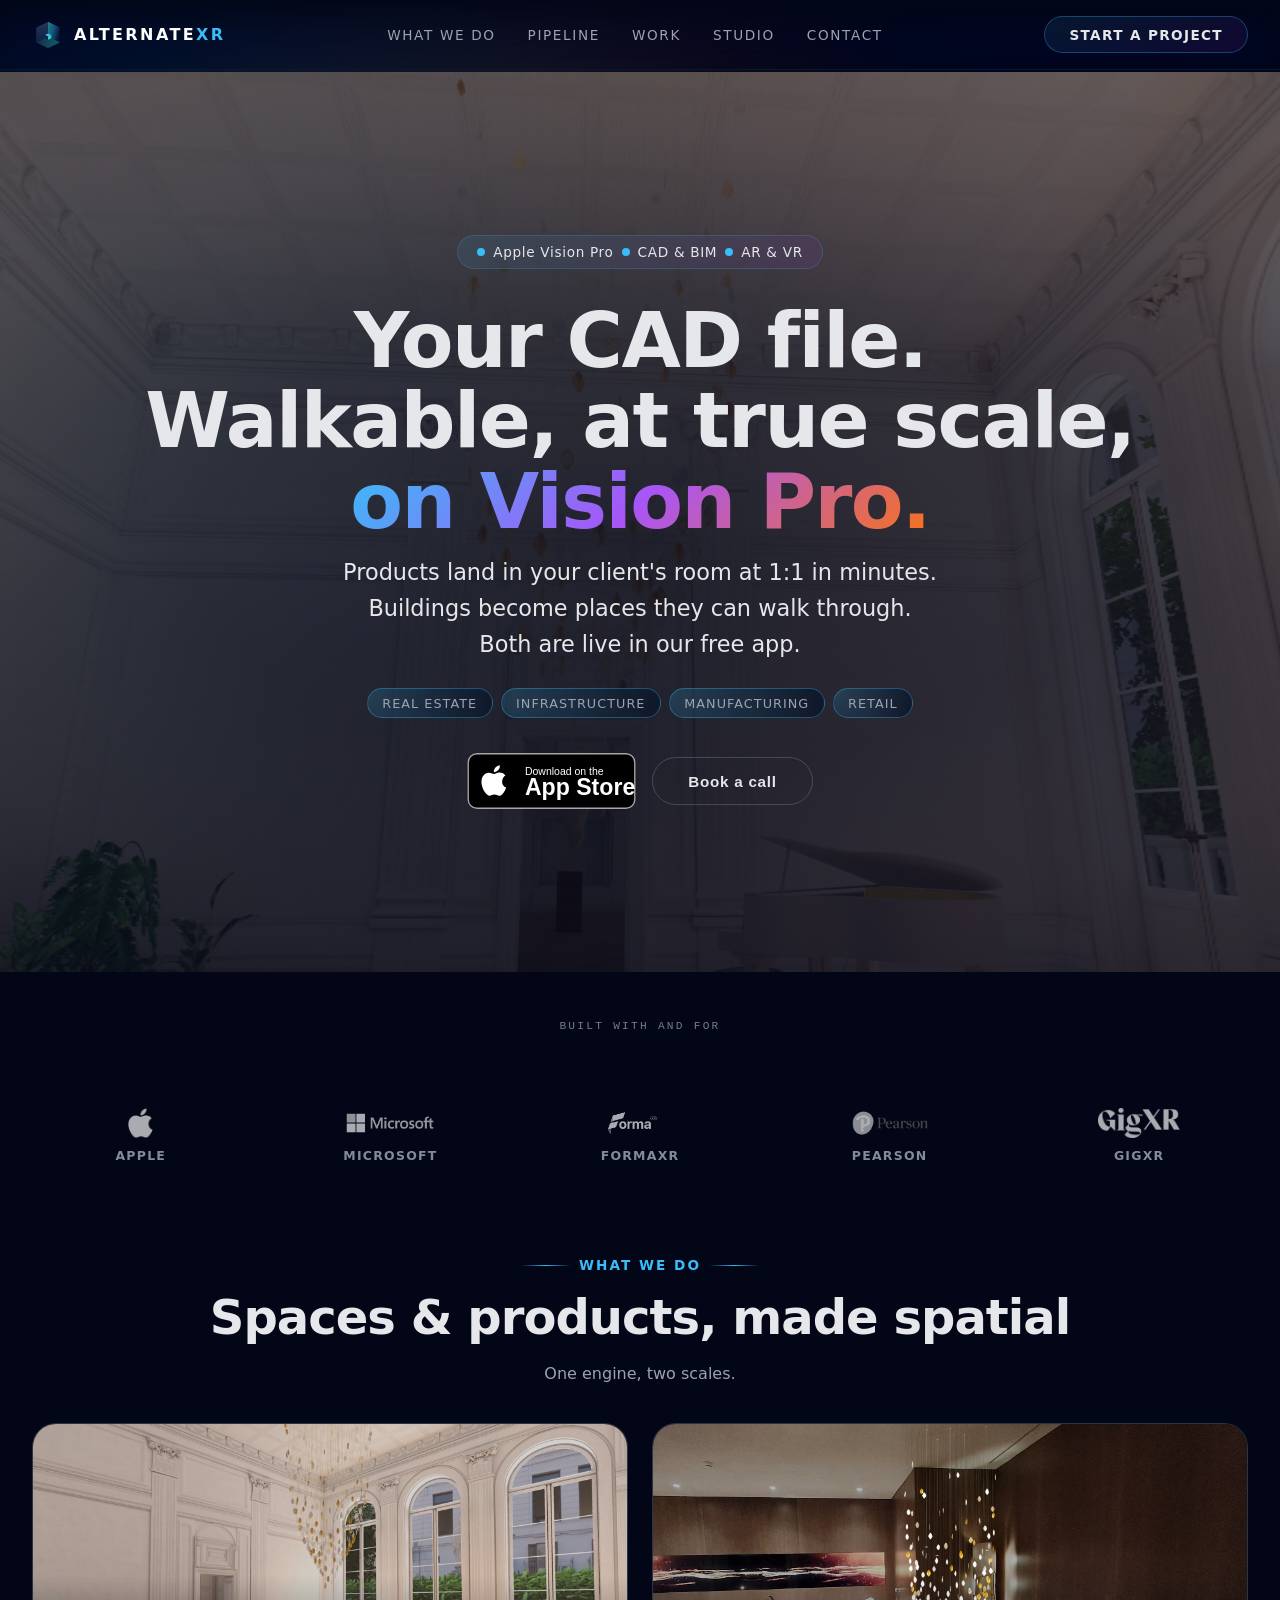
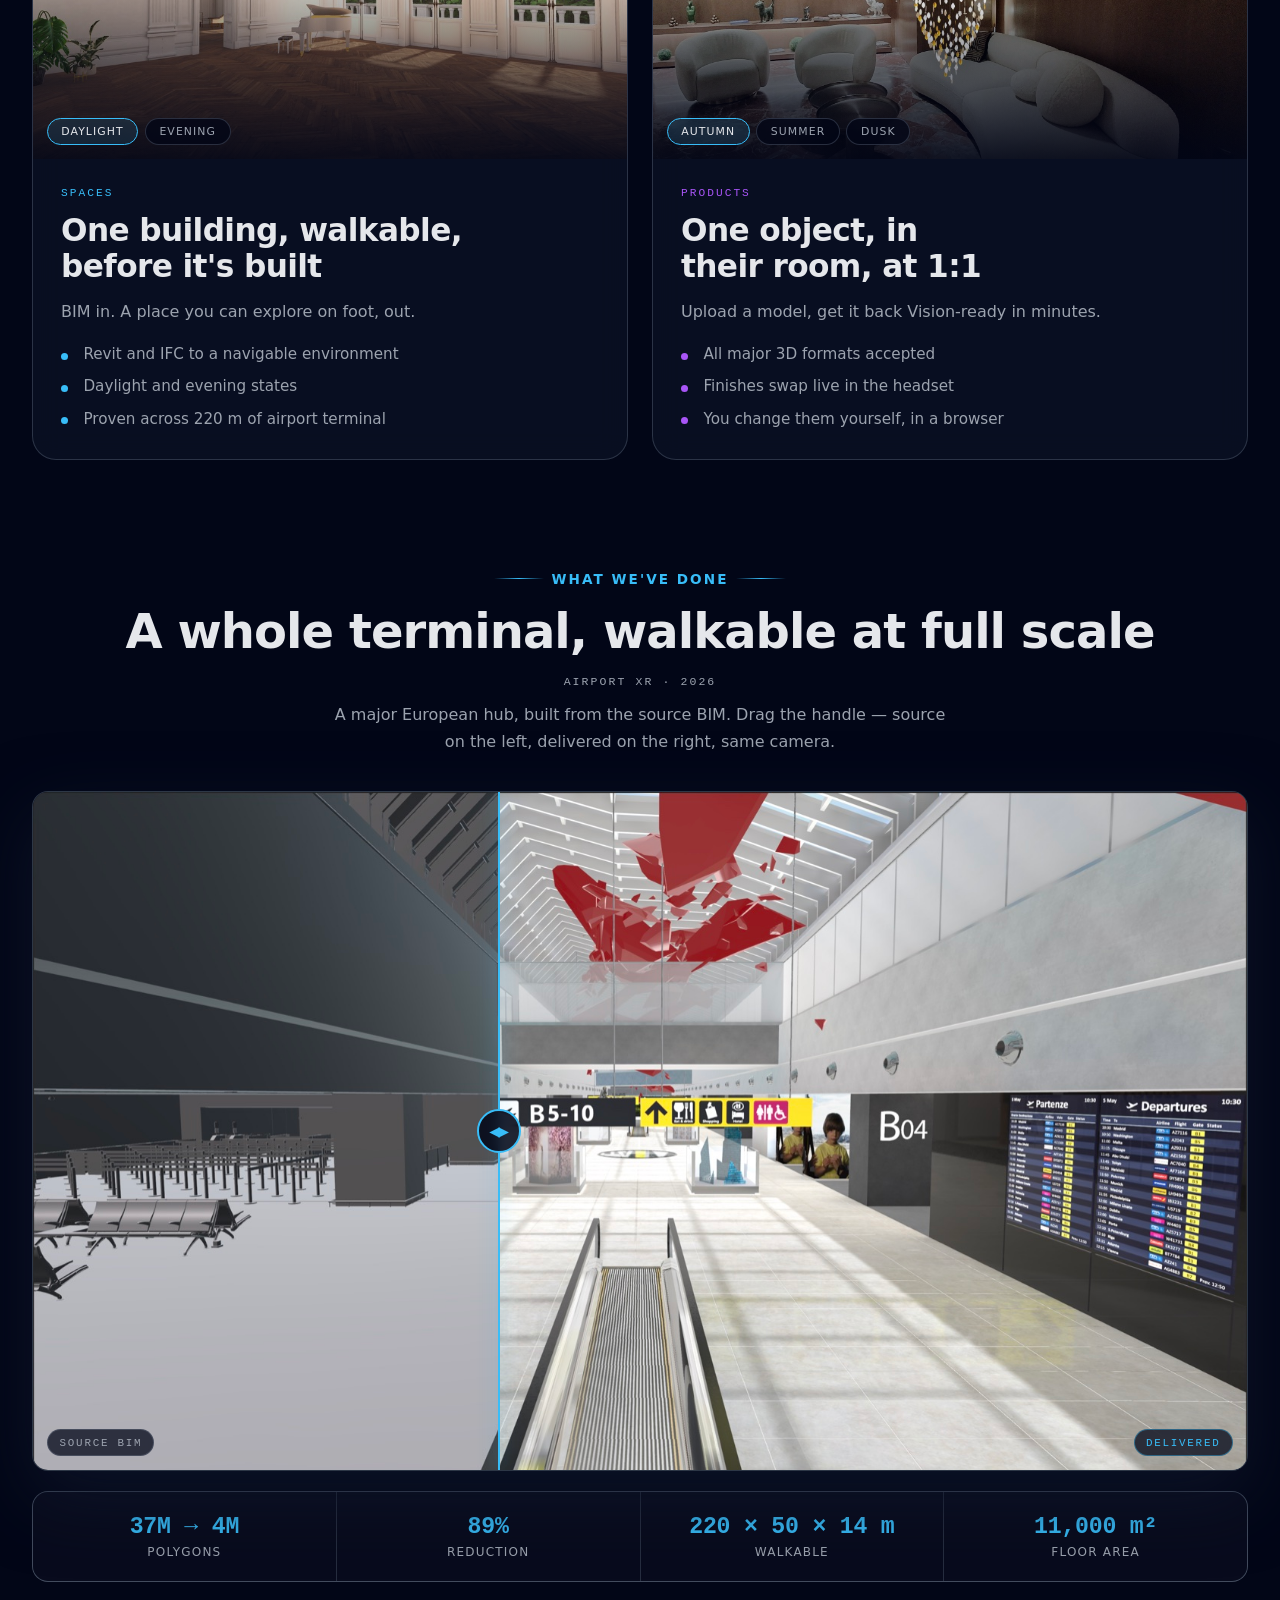
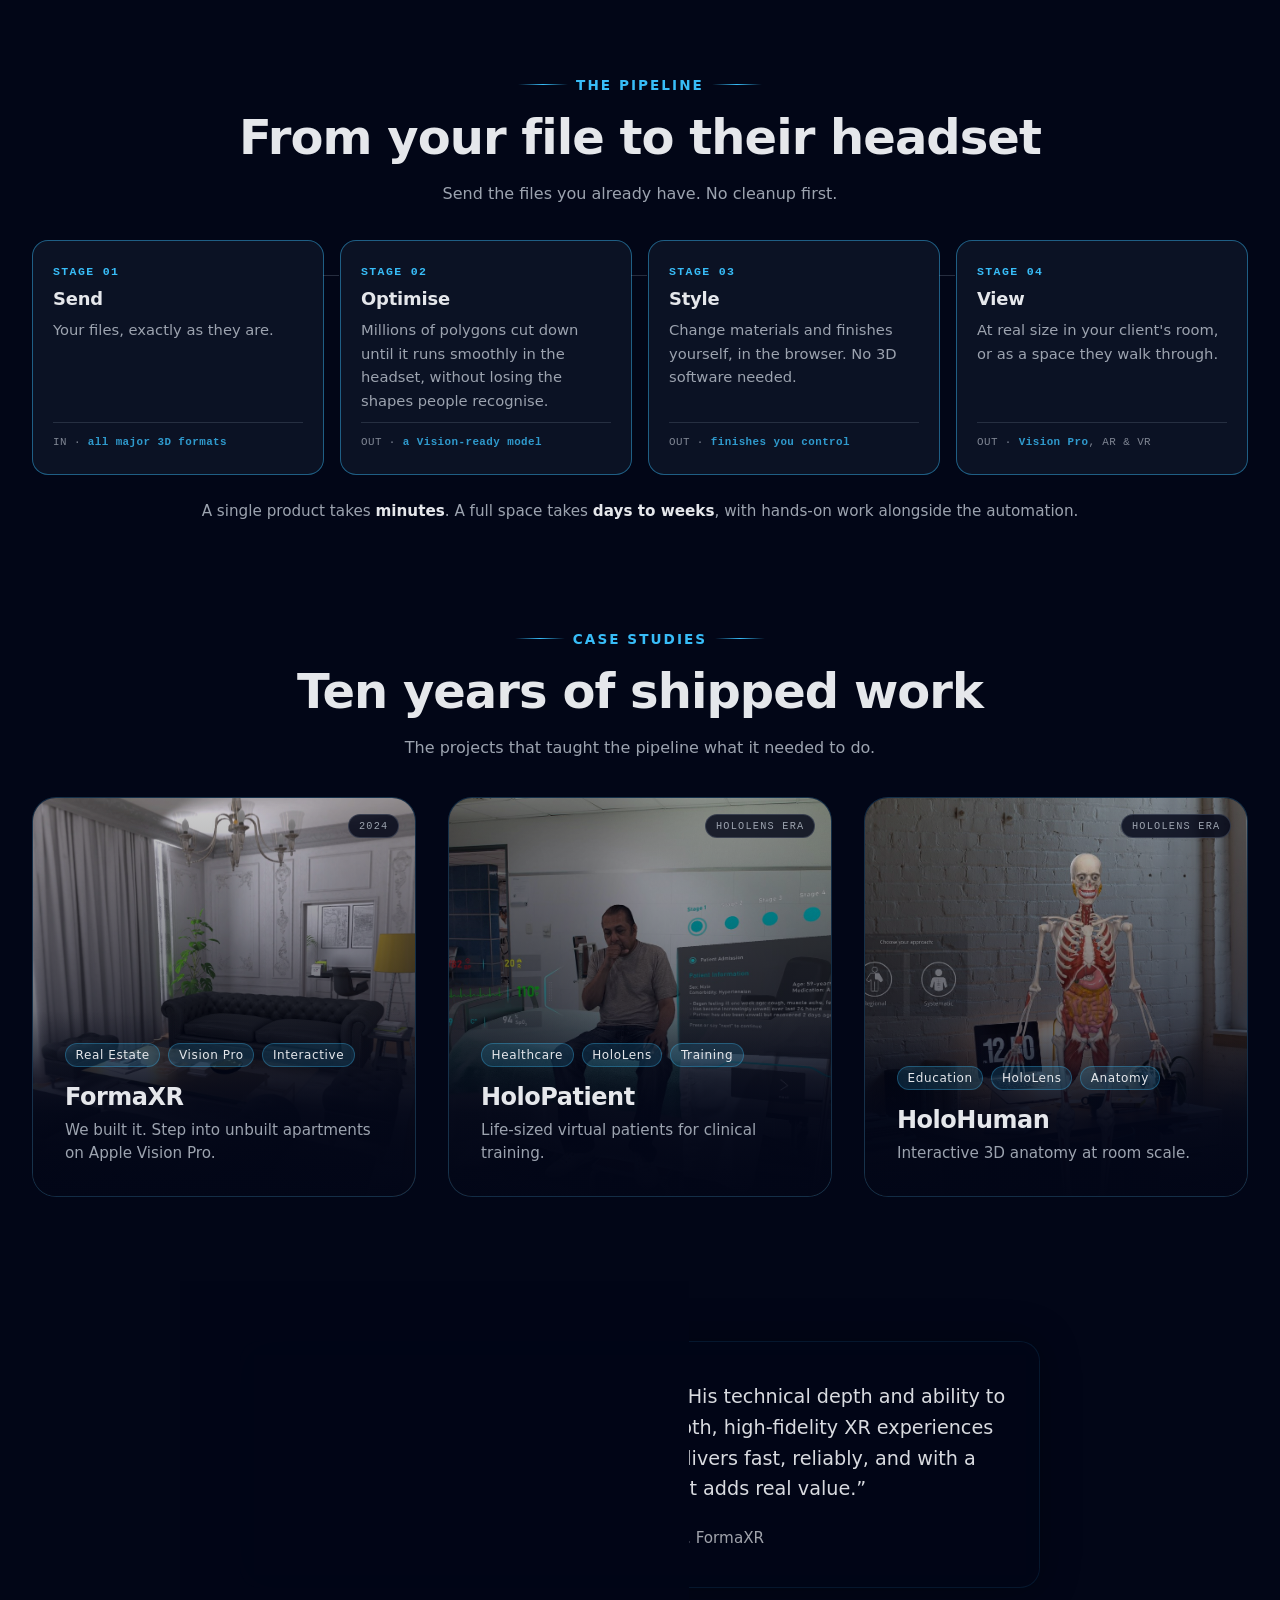
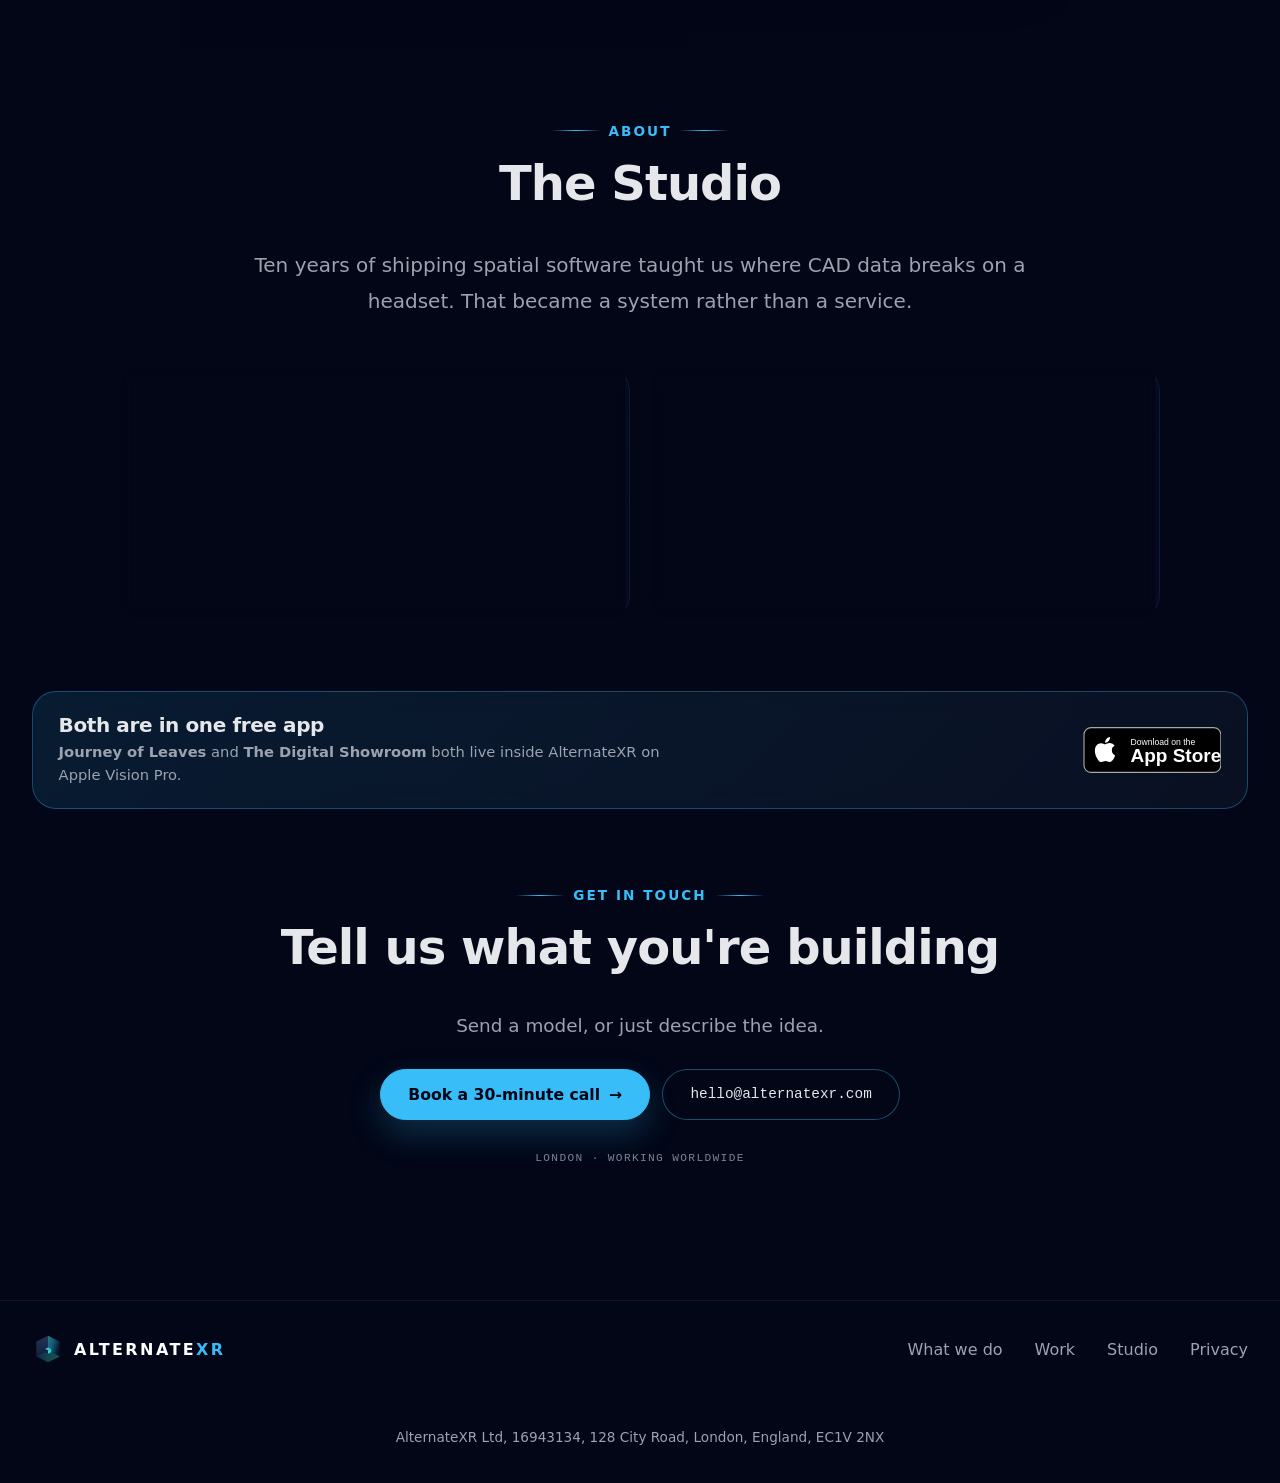
==== index.html @ add48802 "Correct the airport date to 2026 The credit read 2024. The project delivered about a month ago, so 2" ====
<!DOCTYPE html>
<html lang="en">

<head>
    <meta charset="UTF-8" />
    <title>AlternateXR – CAD and BIM to Apple Vision Pro</title>
    <meta name="viewport" content="width=device-width, initial-scale=1" />
    <meta name="color-scheme" content="dark">
    <!-- Google Search only reads raster favicons, and only picks up a square that is
         a multiple of 48px. The SVG stays first for browsers that prefer it. -->
    <link rel="icon" type="image/svg+xml" href="teal-dark-icon.svg">
    <link rel="icon" type="image/png" sizes="96x96" href="icon-96.png">
    <link rel="icon" type="image/png" sizes="192x192" href="icon-192.png">
    <link rel="icon" sizes="any" href="favicon.ico">
    <link rel="apple-touch-icon" sizes="180x180" href="apple-touch-icon.png">
    <meta name="theme-color" content="#020617">
    <meta name="description"
        content="AlternateXR turns CAD and BIM files into Apple Vision Pro experiences. Products appear at true 1:1 scale with switchable finishes in minutes; full BIM models become walkable, high-fidelity spaces." />
    <link rel="canonical" href="https://www.alternatexr.com/">
    <meta property="og:title" content="AlternateXR – CAD and BIM to Apple Vision Pro">
    <meta property="og:description"
        content="Two pipelines: your product in a client's room at 1:1, or your building walkable before it's built. All major 3D formats in, USDZ and GLB out.">
    <meta property="og:type" content="website">
    <meta property="og:url" content="https://www.alternatexr.com/">
    <meta property="og:image" content="https://www.alternatexr.com/media/hero-poster.jpg">
    <meta name="twitter:card" content="summary_large_image">
    <meta name="twitter:title" content="AlternateXR – CAD and BIM to Apple Vision Pro">
    <meta name="twitter:description"
        content="Products at true scale in any room. Buildings you can walk through before they exist.">
    <meta name="twitter:image" content="https://www.alternatexr.com/media/hero-poster.jpg">
    <script type="application/ld+json">
        {
            "@context": "https://schema.org",
            "@type": "ProfessionalService",
            "name": "AlternateXR",
            "legalName": "AlternateXR Ltd",
            "image": "https://www.alternatexr.com/media/hero-poster.jpg",
            "description": "Converts CAD, BIM and 3D models into Apple Vision Pro experiences — products at true 1:1 scale with switchable finishes, and full BIM models as walkable high-fidelity spaces.",
            "address": {
                "@type": "PostalAddress",
                "streetAddress": "128 City Road",
                "addressLocality": "London",
                "postalCode": "EC1V 2NX",
                "addressCountry": "GB"
            },
            "url": "https://www.alternatexr.com",
            "email": "hello@alternatexr.com"
        }
    </script>
    <script type="application/ld+json">
        {
            "@context": "https://schema.org",
            "@type": "SoftwareApplication",
            "name": "AlternateXR",
            "operatingSystem": "visionOS 2.0",
            "applicationCategory": "DesignApplication",
            "url": "https://apps.apple.com/gb/app/alternatexr/id6792300997",
            "description": "View products at true scale in your own space on Apple Vision Pro, with materials that switch live.",
            "offers": {
                "@type": "Offer",
                "price": "0",
                "priceCurrency": "GBP"
            }
        }
    </script>
    <script type="application/ld+json">
        {
            "@context": "https://schema.org",
            "@type": "Service",
            "name": "Product to Apple Vision Pro pipeline",
            "provider": {
                "@type": "Organization",
                "name": "AlternateXR",
                "url": "https://www.alternatexr.com"
            },
            "serviceType": "3D model optimisation and spatial delivery",
            "description": "Automated conversion of CAD and 3D product models into Vision-ready USDZ and GLB, hosted and viewable at true 1:1 scale on Apple Vision Pro, with client-authored material sets.",
            "areaServed": "Worldwide"
        }
    </script>
    <script type="application/ld+json">
        {
            "@context": "https://schema.org",
            "@type": "Service",
            "name": "BIM to walkable spatial environment",
            "provider": {
                "@type": "Organization",
                "name": "AlternateXR",
                "url": "https://www.alternatexr.com"
            },
            "serviceType": "BIM and CAD conversion to explorable high-fidelity environments",
            "description": "Conversion of Revit, IFC and other BIM sources into navigable, high-fidelity spaces for Apple Vision Pro, with lighting states and full-scale exploration.",
            "areaServed": "Worldwide"
        }
    </script>
    <link rel="stylesheet" href="assets/site.css?v=202608041125">
</head>

<body id="top">
    <!-- Navigation -->
    <nav class="nav-container" id="navbar">
        <div class="nav">
            <a href="#top">
                <div class="nav-left">
                    <img src="teal-dark-icon.svg" alt="AlternateXR icon" class="nav-brand-icon">
                    <div class="nav-title">ALTERNATE<span class="xr">XR</span></div>
                </div>
            </a>
            <div class="nav-links">
                <a href="#avenues">What we do</a>
                <a href="#pipeline">Pipeline</a>
                <a href="#work">Work</a>
                <a href="#studio">Studio</a>
                <a href="#contact">Contact</a>
            </div>
            <a href="#contact" class="nav-cta">Start a Project</a>
            <button class="nav-menu-toggle" id="menuToggle" type="button" aria-label="Open menu"
                aria-expanded="false">
                <span class="nav-menu-icon" aria-hidden="true">
                    <span class="bar"></span>
                    <span class="bar"></span>
                    <span class="bar"></span>
                </span>
            </button>
        </div>
    </nav>

    <!-- Hero Section with Video -->
    <header class="hero">
        <!-- Background Video -->
        <div class="hero-video-wrapper">
            <video class="hero-video" autoplay muted loop playsinline preload="metadata"
                poster="media/hero-poster.jpg" aria-label="Apple Vision Pro passthrough footage: a gilded lighting installation hanging at true scale in a courtyard">
                <source src="media/hero-720.mp4" type="video/mp4" media="(max-width: 900px)">
                <source src="media/hero-1080.mp4" type="video/mp4">
            </video>
            <div class="hero-video-overlay"></div>
        </div>
        <div class="hero-content">
            <div class="hero-badge">
                <div class="badge-icon"></div>
                <span>Apple Vision Pro</span>
                <div class="badge-icon"></div>
                <span>CAD &amp; BIM</span>
                <div class="badge-icon"></div>
                <span>AR &amp; VR</span>
            </div>

            <h1 class="hero-heading">
                Your CAD file. Walkable, at true scale,<br>
                <span class="gradient-text">on Vision Pro.</span>
            </h1>

            <p class="hero-subtitle">
                Products land in your client's room at 1:1 in minutes. Buildings become
                places they can walk through. Both are live in our free app.
            </p>
            <div class="hero-capabilities">
                <span class="hero-chip">Real Estate</span>
                <span class="hero-chip">Infrastructure</span>
                <span class="hero-chip">Manufacturing</span>
                <span class="hero-chip">Retail</span>
            </div>
            <div class="hero-cta-group">
                <a class="appstore-badge" href="https://apps.apple.com/gb/app/alternatexr/id6792300997"
                    target="_blank" rel="noopener" aria-label="Download AlternateXR on the App Store">
                    <svg viewBox="0 0 120 40" role="img" aria-hidden="true" focusable="false" width="169" height="56">
                        <rect width="120" height="40" rx="6.75" fill="#000" />
                        <rect x="0.5" y="0.5" width="119" height="39" rx="6.25" fill="none" stroke="#a6a6a6"
                            stroke-width="1" />
                        <path fill="#fff"
                            d="M24.77 20.3a4.95 4.95 0 0 1 2.36-4.15 5.07 5.07 0 0 0-3.99-2.16c-1.68-.18-3.31 1-4.17 1-.87 0-2.19-.98-3.61-.95a5.32 5.32 0 0 0-4.47 2.73c-1.93 3.35-.49 8.27 1.36 10.98.93 1.33 2 2.81 3.42 2.76 1.38-.06 1.9-.89 3.57-.89 1.65 0 2.14.89 3.58.85 1.48-.02 2.42-1.33 3.31-2.67a10.9 10.9 0 0 0 1.51-3.09 4.78 4.78 0 0 1-2.92-4.4zM22.04 12.21a4.87 4.87 0 0 0 1.11-3.49 4.96 4.96 0 0 0-3.21 1.66 4.64 4.64 0 0 0-1.14 3.36 4.1 4.1 0 0 0 3.24-1.53z" />
                        <text x="41" y="15.5" fill="#fff" font-family="-apple-system, Helvetica, Arial, sans-serif"
                            font-size="7.5">Download on the</text>
                        <text x="41" y="30" fill="#fff" font-family="-apple-system, Helvetica, Arial, sans-serif"
                            font-size="16.5" font-weight="600">App Store</text>
                    </svg>
                </a>
                <button class="btn-secondary" onclick="location.href='#contact'">Book a call</button>
            </div>
        </div>
    </header>

    <main class="shell">
        <!-- Proof strip -->
        <section class="proof" id="clients">
            <div class="proof-label">Built with and for</div>
            <div class="clients-marquee">
                <div class="clients-grid">
                    <div class="client-logo">
                        <img src="logos/apple.png" alt="Apple" width="36" height="36" loading="lazy" />
                        <span>Apple</span>
                    </div>
                    <div class="client-logo">
                        <img src="logos/microsoft.png" alt="Microsoft" width="36" height="36" loading="lazy" />
                        <span>Microsoft</span>
                    </div>
                    <div class="client-logo">
                        <img src="logos/formaxr.png" alt="FormaXR" width="36" height="36" loading="lazy" />
                        <span>FormaXR</span>
                    </div>
                    <div class="client-logo">
                        <img src="logos/pearson.png" alt="Pearson Education" width="36" height="36" loading="lazy" />
                        <span>Pearson</span>
                    </div>
                    <div class="client-logo">
                        <img src="logos/gigxr.png" alt="GIGXR" width="36" height="36" loading="lazy" />
                        <span>GIGXR</span>
                    </div>
                </div>
            </div>
        </section>

        <!-- Two avenues -->
        <section class="section" id="avenues">
            <div class="section-header section-header--tight">
                <div class="section-eyebrow">What we do</div>
                <h2 class="section-title">Spaces &amp; products, made spatial</h2>
                <p class="lede">One engine, two scales.</p>
            </div>

            <div class="avenues">
                <article class="avenue avenue--spaces" id="spaces">
                    <div class="avenue-media stateful">
                        <div class="statepair">
                            <img class="is-shown" src="media/showroom-day-hero-960.jpg"
                                alt="A finished interior in daylight, with a grand piano and chandelier"
                                width="960" height="540" loading="lazy" />
                            <img src="media/showroom-night-hero-960.jpg"
                                alt="The same interior in the evening, the chandelier lit"
                                width="960" height="540" loading="lazy" />
                        </div>
                        <div class="state-controls state-controls--overlay" role="group"
                            aria-label="Choose a lighting state">
                            <button type="button" class="state-btn" aria-pressed="true" data-index="0">Daylight</button>
                            <button type="button" class="state-btn" aria-pressed="false" data-index="1">Evening</button>
                        </div>
                    </div>
                    <div class="avenue-body">
                        <div class="avenue-kicker">Spaces</div>
                        <h3 class="avenue-title">One building, walkable, before it's built</h3>
                        <p class="avenue-text">
                            BIM in. A place you can explore on foot, out.
                        </p>
                        <ul class="avenue-points">
                            <li>Revit and IFC to a navigable environment</li>
                            <li>Daylight and evening states</li>
                            <li>Proven across 220 m of airport terminal</li>
                        </ul>
                    </div>
                </article>

                <article class="avenue avenue--products" id="products">
                    <div class="avenue-media stateful">
                        <div class="statepair">
                            <img class="is-shown" src="media/product-autumn-1440.jpg"
                                srcset="media/product-autumn-960.jpg 960w, media/product-autumn-1440.jpg 1440w"
                                sizes="(max-width: 768px) 100vw, 50vw"
                                alt="Journey of Leaves by Rock &amp; Soar in its Gilded Autumn finish, shown at full scale in a contemporary lounge"
                                width="1440" height="810" loading="lazy" />
                            <img src="media/product-summer-1440.jpg"
                                srcset="media/product-summer-960.jpg 960w, media/product-summer-1440.jpg 1440w"
                                sizes="(max-width: 768px) 100vw, 50vw"
                                alt="The same installation in its Verdant Summer finish, with green and orange leaves"
                                width="1440" height="810" loading="lazy" />
                            <img src="media/product-dusk-1440.jpg"
                                srcset="media/product-dusk-960.jpg 960w, media/product-dusk-1440.jpg 1440w"
                                sizes="(max-width: 768px) 100vw, 50vw"
                                alt="The same installation in its Aurora Dusk finish, with red, silver and bronze leaves"
                                width="1440" height="810" loading="lazy" />
                        </div>
                        <div class="state-controls state-controls--overlay" role="group"
                            aria-label="Choose a finish">
                            <button type="button" class="state-btn" aria-pressed="true" data-index="0">Autumn</button>
                            <button type="button" class="state-btn" aria-pressed="false" data-index="1">Summer</button>
                            <button type="button" class="state-btn" aria-pressed="false" data-index="2">Dusk</button>
                        </div>
                    </div>
                    <div class="avenue-body">
                        <div class="avenue-kicker">Products</div>
                        <h3 class="avenue-title">One object, in their room, at 1:1</h3>
                        <p class="avenue-text">
                            Upload a model, get it back Vision-ready in minutes.
                        </p>
                        <ul class="avenue-points">
                            <li>All major 3D formats accepted</li>
                            <li>Finishes swap live in the headset</li>
                            <li>You change them yourself, in a browser</li>
                        </ul>
                    </div>
                </article>
            </div>

        </section>

        <!-- What we've done: the airport wipe, given its own section so the delivered
             work reads as a counterpart to "What we do" rather than a footnote to it. -->
        <section class="section" id="flagship">
            <div class="section-header section-header--tight">
                <div class="section-eyebrow">What we've done</div>
                <h2 class="section-title">A whole terminal, walkable at full scale</h2>
                <div class="eyebrow-mono flagship-credit">Airport XR &middot; 2026</div>
                <p class="lede">
                    A major European hub, built from the source BIM. Drag the handle &mdash;
                    source on the left, delivered on the right, same camera.
                </p>
            </div>

            <div class="case-flagship case-flagship--inline">
                <div class="compare" id="compare">
                    <img class="compare-img compare-before" draggable="false" src="media/airport-before-1600.jpg"
                        srcset="media/airport-before-800.jpg 800w, media/airport-before-1600.jpg 1600w, media/airport-before-2400.jpg 2400w"
                        sizes="(max-width: 1280px) 100vw, 1200px"
                        alt="The terminal as an untextured grey BIM model, showing structure only"
                        width="3400" height="1902" />
                    <img class="compare-img compare-after" draggable="false" src="media/airport-after-1600.jpg"
                        srcset="media/airport-after-800.jpg 800w, media/airport-after-1600.jpg 1600w, media/airport-after-2400.jpg 2400w"
                        sizes="(max-width: 1280px) 100vw, 1200px"
                        alt="The same terminal delivered: materials, lighting, signage, seating and travelators"
                        width="3400" height="1902" />
                    <input class="compare-range" id="compareRange" type="range" min="0" max="100" value="50" step="0.1"
                        aria-label="Reveal the delivered environment" />
                    <div class="compare-divider" aria-hidden="true"></div>
                    <div class="compare-knob" aria-hidden="true">&#9664;&#9654;</div>
                    <div class="compare-tag compare-tag--before">Source BIM</div>
                    <div class="compare-tag compare-tag--after">Delivered</div>
                </div>

                <div class="figures">
                    <div class="figure">
                        <div class="figure-value">37M &rarr; 4M</div>
                        <div class="figure-label">Polygons</div>
                    </div>
                    <div class="figure">
                        <div class="figure-value">89%</div>
                        <div class="figure-label">Reduction</div>
                    </div>
                    <div class="figure">
                        <div class="figure-value">220 &times; 50 &times; 14 m</div>
                        <div class="figure-label">Walkable</div>
                    </div>
                    <div class="figure">
                        <div class="figure-value">11,000 m&sup2;</div>
                        <div class="figure-label">Floor area</div>
                    </div>
                </div>
            </div>
        </section>

        <!-- Pipeline -->
        <section class="section pipeline" id="pipeline">
            <div class="section-header section-header--tight">
                <div class="section-eyebrow">The pipeline</div>
                <h2 class="section-title">From your file to their headset</h2>
                <p class="lede">Send the files you already have. No cleanup first.</p>
            </div>

            <ol class="pipeline-grid">
                <li class="stage">
                    <div class="stage-num">STAGE 01</div>
                    <h3 class="stage-title">Send</h3>
                    <p class="stage-text">Your files, exactly as they are.</p>
                    <div class="stage-io">IN &middot; <b>all major 3D formats</b></div>
                </li>
                <li class="stage">
                    <div class="stage-num">STAGE 02</div>
                    <h3 class="stage-title">Optimise</h3>
                    <p class="stage-text">
                        Millions of polygons cut down until it runs smoothly in the headset,
                        without losing the shapes people recognise.
                    </p>
                    <div class="stage-io">OUT &middot; <b>a Vision-ready model</b></div>
                </li>
                <li class="stage">
                    <div class="stage-num">STAGE 03</div>
                    <h3 class="stage-title">Style</h3>
                    <p class="stage-text">
                        Change materials and finishes yourself, in the browser. No 3D software
                        needed.
                    </p>
                    <div class="stage-io">OUT &middot; <b>finishes you control</b></div>
                </li>
                <li class="stage">
                    <div class="stage-num">STAGE 04</div>
                    <h3 class="stage-title">View</h3>
                    <p class="stage-text">
                        At real size in your client's room, or as a space they walk through.
                    </p>
                    <div class="stage-io">OUT &middot; <b>Vision Pro</b>, AR &amp; VR</div>
                </li>
            </ol>

            <p class="pipeline-note">
                A single product takes <b>minutes</b>. A full space takes <b>days to weeks</b>,
                with hands-on work alongside the automation.
            </p>

            <!-- Asset Manager / "Stage 03, in practice" — held back. The screenshot shows a
                 whole application window at 590px, so nothing in it can be read, and the
                 finish swatches flatten to near-identical colour blocks at 74px. Restore
                 once there's a cropped detail shot and finishes shown on the object.
            <div class="shots pipeline-shot">
                <div class="shot">
                    <figure class="shot-figure">
                        <img src="media/app-materials-1600.jpg"
                            srcset="media/app-materials-800.jpg 800w, media/app-materials-1600.jpg 1600w"
                            sizes="(max-width: 900px) 100vw, 50vw"
                            alt="Asset Manager material groups panel with a live 3D preview and swappable material slots"
                            width="1600" height="907" loading="lazy" />
                    </figure>
                    <div class="shot-copy">
                        <div class="shot-step">Stage 03, in practice</div>
                        <h3>The Asset Manager</h3>
                        <p>
                            Upload it once and it's yours to change. The parts that can take a finish
                            are found for you &mdash; pick materials, check the live preview, then push
                            it straight to the headset. Finishes you build once work across every
                            product you own.
                        </p>
                        <div class="finishes">
                            <div class="finish"><img src="media/tex-aluminium.jpg" alt="Aluminium finish"
                                    width="74" height="46" loading="lazy" /><span>Aluminium</span></div>
                            <div class="finish"><img src="media/tex-brass.jpg" alt="Brass finish" width="74"
                                    height="46" loading="lazy" /><span>Brass</span></div>
                            <div class="finish"><img src="media/tex-brushed-brass.jpg" alt="Brushed brass finish"
                                    width="74" height="46" loading="lazy" /><span>Brushed Brass</span></div>
                            <div class="finish"><img src="media/tex-copper.jpg" alt="Copper finish" width="74"
                                    height="46" loading="lazy" /><span>Copper</span></div>
                            <div class="finish"><img src="media/tex-light-gold.jpg" alt="Light gold finish"
                                    width="74" height="46" loading="lazy" /><span>Light Gold</span></div>
                            <div class="finish"><img src="media/tex-satin-nickel.jpg" alt="Satin nickel finish"
                                    width="74" height="46" loading="lazy" /><span>Satin Nickel</span></div>
                        </div>
                    </div>
                </div>
            </div>
            -->
        </section>

        <!-- Work -->
        <section class="section" id="work">
            <div class="section-header section-header--tight">
                <div class="section-eyebrow">Case studies</div>
                <h2 class="section-title">Ten years of shipped work</h2>
                <p class="lede">The projects that taught the pipeline what it needed to do.</p>
            </div>

            <!-- The airport flagship now leads "What we do" (see #avenues), so the
                 claim and its proof are read together rather than 3,000px apart. -->

            <div class="work-grid">
                <!-- FormaXR -->
                <div class="work-card project-trigger" data-project="formaxr">
                    <div class="work-card-era">2024</div>
                    <div class="work-card-bg" style="background-image: url('forma-thumb.jpg');"></div>
                    <div class="work-card-content">
                        <div class="work-card-tags">
                            <span class="work-tag">Real Estate</span>
                            <span class="work-tag">Vision Pro</span>
                            <span class="work-tag">Interactive</span>
                        </div>
                        <h3 class="work-card-title">FormaXR</h3>
                        <p class="work-card-description">
                            We built it. Step into unbuilt apartments on Apple Vision Pro.
                        </p>
                        <div class="work-card-hover-hint">
                            <span class="hint-text">View preview</span>
                        </div>
                    </div>
                </div>

                <!-- YachtXR — held back pending new card art. The current thumbnail puts
                     the yacht on a suburban lawn, which reads against "cinematic" and
                     "luxury". Restore this block once there's a framed render, and switch
                     #work .work-grid back to two columns (see site.css).
                <div class="work-card project-trigger" data-project="yachtxr">
                    <div class="work-card-era">2025</div>
                    <div class="work-card-bg" style="background-image: url('media/yachtxr-1200.jpg');"></div>
                    <div class="work-card-content">
                        <div class="work-card-tags">
                            <span class="work-tag">Lifestyle</span>
                            <span class="work-tag">Vision Pro</span>
                            <span class="work-tag">Visualisation</span>
                        </div>
                        <h3 class="work-card-title">YachtXR</h3>
                        <p class="work-card-description">
                            Explore a luxury yacht in a cinematic, real-time environment.
                        </p>
                        <div class="work-card-hover-hint">
                            <span class="hint-text">View preview</span>
                        </div>
                    </div>
                </div>
                -->

                <!-- HoloPatient -->
                <div class="work-card project-trigger" data-project="holopatient">
                    <div class="work-card-era">HoloLens era</div>
                    <div class="work-card-bg" style="background-image: url('holopatient-thumb.jpg');"></div>
                    <div class="work-card-content">
                        <div class="work-card-tags">
                            <span class="work-tag">Healthcare</span>
                            <span class="work-tag">HoloLens</span>
                            <span class="work-tag">Training</span>
                        </div>
                        <h3 class="work-card-title">HoloPatient</h3>
                        <p class="work-card-description">
                            Life-sized virtual patients for clinical training.
                        </p>
                        <div class="work-card-hover-hint">
                            <span class="hint-text">View preview</span>
                        </div>
                    </div>
                </div>

                <!-- HoloHuman -->
                <div class="work-card project-trigger" data-project="holohuman">
                    <div class="work-card-era">HoloLens era</div>
                    <div class="work-card-bg" style="background-image: url('holohuman-thumb.jpg');"></div>
                    <div class="work-card-content">
                        <div class="work-card-tags">
                            <span class="work-tag">Education</span>
                            <span class="work-tag">HoloLens</span>
                            <span class="work-tag">Anatomy</span>
                        </div>
                        <h3 class="work-card-title">HoloHuman</h3>
                        <p class="work-card-description">
                            Interactive 3D anatomy at room scale.
                        </p>
                        <div class="work-card-hover-hint">
                            <span class="hint-text">View preview</span>
                        </div>
                    </div>
                </div>
            </div>
        </section>

        <!-- Project Modal -->
        <div class="project-modal" id="projectModal" aria-hidden="true">
            <div class="project-modal-backdrop" id="projectModalBackdrop"></div>
            <div class="project-modal-dialog" role="dialog" aria-modal="true" aria-labelledby="projectModalTitle">
                <button class="project-modal-close" id="projectModalClose" aria-label="Close project details">&times;</button>

                <div class="project-modal-media">
                    <video id="projectModalVideo" class="project-modal-video" autoplay muted loop playsinline
                        preload="metadata" poster=""></video>
                </div>

                <div class="project-modal-body">
                    <div class="project-modal-tags" id="projectModalTags"></div>
                    <h3 class="project-modal-title" id="projectModalTitle"></h3>
                    <p class="project-modal-text" id="projectModalText"></p>
                    <ul class="project-modal-list" id="projectModalList"></ul>
                </div>
            </div>
        </div>

        <section class="testimonial" id="testimonial">
            <div class="testimonial-card">
                <p class="testimonial-text">
                    “Working with Tarik has been outstanding. His technical depth and ability to turn complex
                    architectural data into smooth, high-fidelity XR experiences consistently elevate our projects. He
                    delivers fast, reliably, and with a problem-solving mindset that adds real value.”
                </p>
                <p class="testimonial-author">
                    — Nicolas Barale, CEO, FormaXR
                </p>
            </div>
        </section>

        <!-- Studio -->
        <section class="section" id="studio">
            <div class="section-header section-header--tight">
                <div class="section-eyebrow">About</div>
                <h2 class="section-title">The Studio</h2>
            </div>

            <div class="about-container">
                <p class="about-text">
                    Ten years of shipping spatial software taught us where CAD data breaks on a
                    headset. That became a system rather than a service.
                </p>

                <div class="team">
                    <div class="about-founder">
                        <img src="media/tarik-400.jpg"
                            srcset="media/tarik-400.jpg 400w, media/tarik-800.jpg 800w"
                            sizes="140px" alt="Tarik Awad" class="founder-avatar-img"
                            width="400" height="400" loading="lazy" />
                        <div class="founder-info">
                            <div class="founder-name">Tarik Awad</div>
                            <div class="founder-role">Founder &amp; XR Developer</div>
                            <p class="founder-bio">
                                Tarik has 10+ years in XR. He built launch titles for the HoloLens&nbsp;2
                                announcement with Microsoft's Mixed Reality team in Redmond. His FormaXR app
                                for Vision&nbsp;Pro is now shown in demos at Apple's Executive Briefing Center
                                in Cupertino.
                            </p>
                        </div>
                    </div>

                    <div class="about-founder">
                        <img src="media/camila-400.jpg" sizes="140px" alt="Camila Vignoni"
                            class="founder-avatar-img" width="400" height="400" loading="lazy" />
                        <div class="founder-info">
                            <div class="founder-name">Camila Vignoni</div>
                            <div class="founder-role">3D Artist</div>
                            <p class="founder-bio">
                                Camila has several years of 3D production experience &mdash; modelling,
                                retopology, UVs and look development &mdash; and specialises in the advanced
                                optimisation that real-time delivery demands.
                            </p>
                        </div>
                    </div>
                </div>
            </div>
        </section>

        <!-- The app: a quiet download strip near the foot of the page, after the
             work has done the persuading. -->
        <section class="section" id="app">
            <div class="appcard">
                <div>
                    <h3>Both are in one free app</h3>
                    <p>
                        <strong>Journey of Leaves</strong> and <strong>The Digital Showroom</strong>
                        both live inside AlternateXR on Apple Vision&nbsp;Pro.
                    </p>
                </div>
                <a class="appstore-badge" href="https://apps.apple.com/gb/app/alternatexr/id6792300997"
                    target="_blank" rel="noopener" aria-label="Download AlternateXR on the App Store">
                    <svg viewBox="0 0 120 40" role="img" aria-hidden="true" focusable="false" width="169" height="56">
                        <rect width="120" height="40" rx="6.75" fill="#000" />
                        <rect x="0.5" y="0.5" width="119" height="39" rx="6.25" fill="none" stroke="#a6a6a6"
                            stroke-width="1" />
                        <path fill="#fff"
                            d="M24.77 20.3a4.95 4.95 0 0 1 2.36-4.15 5.07 5.07 0 0 0-3.99-2.16c-1.68-.18-3.31 1-4.17 1-.87 0-2.19-.98-3.61-.95a5.32 5.32 0 0 0-4.47 2.73c-1.93 3.35-.49 8.27 1.36 10.98.93 1.33 2 2.81 3.42 2.76 1.38-.06 1.9-.89 3.57-.89 1.65 0 2.14.89 3.58.85 1.48-.02 2.42-1.33 3.31-2.67a10.9 10.9 0 0 0 1.51-3.09 4.78 4.78 0 0 1-2.92-4.4zM22.04 12.21a4.87 4.87 0 0 0 1.11-3.49 4.96 4.96 0 0 0-3.21 1.66 4.64 4.64 0 0 0-1.14 3.36 4.1 4.1 0 0 0 3.24-1.53z" />
                        <text x="41" y="15.5" fill="#fff" font-family="-apple-system, Helvetica, Arial, sans-serif"
                            font-size="7.5">Download on the</text>
                        <text x="41" y="30" fill="#fff" font-family="-apple-system, Helvetica, Arial, sans-serif"
                            font-size="16.5" font-weight="600">App Store</text>
                    </svg>
                </a>
            </div>
        </section>

        <!-- Contact -->
        <section class="section" id="contact">
            <div class="section-header section-header--tight">
                <div class="section-eyebrow">Get in touch</div>
                <h2 class="section-title">Tell us what you're building</h2>
            </div>

            <div class="contact-box">
                <p class="contact-lede">
                    Send a model, or just describe the idea.
                </p>

                <div class="contact-actions">
                    <a class="cta-primary" href="https://calendly.com/tarik-alternatexr/30min"
                        target="_blank" rel="noopener">
                        Book a 30-minute call
                        <span class="cta-arrow" aria-hidden="true">&rarr;</span>
                    </a>
                    <!-- The mailto pre-fills a short brief: a static site can't post a form,
                         but it can hand the visitor the form. -->
                    <a class="cta-secondary"
                        href="mailto:hello@alternatexr.com?subject=Project%20enquiry&amp;body=Project%3A%0D%0A%0D%0ASource%20files%20(Revit%2C%20IFC%2C%20STEP%2C%20FBX%2C%20OBJ)%3A%0D%0A%0D%0ATimeline%3A%0D%0A%0D%0A">
                        hello@alternatexr.com
                    </a>
                </div>

                <p class="contact-foot">London &middot; working worldwide</p>
            </div>
        </section>

    </main>

    <!-- Footer -->
    <footer class="footer">
        <div class="footer-content">
            <a href="#top">
                <div class="footer-brand">
                    <img src="teal-dark-icon.svg" alt="AlternateXR icon" class="nav-brand-icon">
                    <span class="nav-title">ALTERNATE<span class="xr">XR</span></span>
                </div>
            </a>
            <div class="footer-links">
                <a href="#avenues">What we do</a>
                <a href="#work">Work</a>
                <a href="#studio">Studio</a>
                <a href="privacy.html">Privacy</a>
            </div>
            <div class="footer-copyright">
                AlternateXR Ltd, 16943134, 128 City Road, London, England, EC1V 2NX
            </div>
        </div>
    </footer>

    <script src="assets/site.js?v=202608041125" defer></script>
</body>

</html>
---- assets/site.css ----
:root {
    --bg: #020617;
    --bg-soft: rgba(15, 23, 42, 0.96);
    --accent: #38bdf8;
    --accent-soft: rgba(56, 189, 248, 0.18);
    --text: #e5e7eb;
    --muted: #9ca3af;
    --border: rgba(148, 163, 184, 0.25);
    --radius-lg: 1rem;
    --radius-xl: 1.5rem;
    --shadow-card: 0 24px 70px rgba(15, 23, 42, 0.8);
    --max-width: 1280px;
    color-scheme: light;
}

* {
    box-sizing: border-box;
    margin: 0;
    padding: 0;
}

html {
    scroll-behavior: smooth;
    cursor: default;
}

body {
    font-family: -apple-system, BlinkMacSystemFont, "SF Pro Display", "Segoe UI", system-ui, sans-serif;
    color: var(--text);
    background: var(--bg);
    overflow-x: hidden;
    position: relative;
}

/* Animated background */
body::before {
    content: "";
    position: fixed;
    top: 0;
    left: 0;
    right: 0;
    bottom: 0;
    background:
        radial-gradient(circle at 20% 50%, rgba(56, 189, 248, 0.15), transparent 55%),
        radial-gradient(circle at 80% 80%, rgba(147, 51, 234, 0.12), transparent 55%),
        radial-gradient(circle at 40% 20%, rgba(249, 115, 22, 0.08), transparent 45%);
    pointer-events: none;
    z-index: -1;
    /* animation: gradientShift 20s ease infinite; */
}

@keyframes gradientShift {

    0%,
    100% {
        transform: translate(0, 0) scale(1);
    }

    33% {
        transform: translate(-50px, -30px) scale(1.1);
    }

    66% {
        transform: translate(30px, 20px) scale(0.95);
    }
}

/* Floating particles */
.particles {
    position: fixed;
    top: 0;
    left: 0;
    width: 100%;
    height: 100%;
    pointer-events: none;
    z-index: 1;
}

.particle {
    position: absolute;
    width: 4px;
    height: 4px;
    background: var(--accent);
    border-radius: 50%;
    opacity: 0;
    animation: float 20s infinite;
}

@keyframes float {
    0% {
        transform: translateY(100vh) translateX(0);
        opacity: 0;
    }

    10% {
        opacity: 0.4;
    }

    90% {
        opacity: 0.4;
    }

    100% {
        transform: translateY(-100vh) translateX(100px);
        opacity: 0;
    }
}

.particle:nth-child(1) {
    left: 10%;
    animation-delay: 0s;
    animation-duration: 18s;
}

.particle:nth-child(2) {
    left: 25%;
    animation-delay: 2s;
    animation-duration: 22s;
    width: 3px;
    height: 3px;
}

.particle:nth-child(3) {
    left: 40%;
    animation-delay: 4s;
    animation-duration: 20s;
}

.particle:nth-child(4) {
    left: 55%;
    animation-delay: 1s;
    animation-duration: 24s;
    width: 5px;
    height: 5px;
}

.particle:nth-child(5) {
    left: 70%;
    animation-delay: 3s;
    animation-duration: 19s;
}

.particle:nth-child(6) {
    left: 85%;
    animation-delay: 5s;
    animation-duration: 21s;
    width: 3px;
    height: 3px;
}

.particle:nth-child(7) {
    left: 95%;
    animation-delay: 7s;
    animation-duration: 23s;
}

.particle:nth-child(8) {
    left: 5%;
    animation-delay: 6s;
    animation-duration: 18s;
}

a {
    color: inherit;
    text-decoration: none;
    cursor: pointer;
}

.shell {
    max-width: var(--max-width);
    margin: 0 auto;
    padding: 0 2rem 4rem;
    position: relative;
    z-index: 2;
}

/* NAVBAR */
.nav-container {
    position: fixed;
    top: 0;
    left: 0;
    right: 0;
    z-index: 100;
    backdrop-filter: blur(20px) saturate(180%);
    background: linear-gradient(to bottom,
            rgba(2, 6, 23, 0.85),
            rgba(2, 6, 23, 0.3),
            transparent);
    border-bottom: 1px solid rgba(56, 189, 248, 0.1);
    transition: all 0.3s ease;
}

.nav-container.scrolled {
    backdrop-filter: blur(30px) saturate(200%);
    background: rgba(2, 6, 23, 0.95);
    border-bottom: 1px solid rgba(56, 189, 248, 0.2);
}

.nav {
    max-width: var(--max-width);
    margin: 0 auto;
    padding: 1rem 2rem;
    display: flex;
    align-items: center;
    justify-content: space-between;
}

.nav-left {
    display: flex;
    align-items: center;
    gap: 10px;
}

.nav-brand-icon {
    width: 32px;
    height: 32px;
    flex-shrink: 0;
}

.nav-title .xr {
    color: #38BDF8;
}

@keyframes pulse {

    0%,
    100% {
        box-shadow: 0 0 30px rgba(56, 189, 248, 0.5);
    }

    50% {
        box-shadow: 0 0 50px rgba(56, 189, 248, 0.8);
    }
}

.nav-title {
    font-family: "SF Pro Display", "SF Pro Text", -apple-system, BlinkMacSystemFont, "Segoe UI", system-ui, sans-serif;
    font-size: 1rem;
    font-weight: 700;
    letter-spacing: 0.15em;
    text-transform: uppercase;
    /*background: linear-gradient(20deg, #ffffff, #38bdf8);*/
    -webkit-background-clip: text;
    background-clip: text;
    color: #ffffff;
}

.nav-links {
    display: flex;
    align-items: center;
    gap: 2rem;
    font-size: 0.85rem;
    text-transform: uppercase;
    letter-spacing: 0.12em;
    color: var(--muted);
}

.nav-links a {
    position: relative;
    transition: color 0.3s ease;
    padding: 0.5rem 0;
}

.nav-links a::after {
    content: "";
    position: absolute;
    left: 0;
    bottom: 0;
    height: 2px;
    width: 0;
    background: linear-gradient(90deg, #38bdf8, #a855f7);
    transition: width 0.3s ease;
    border-radius: 2px;
}

.nav-links a:hover {
    color: #ffffff;
}

.nav-links a:hover::after {
    width: 100%;
}

.nav-cta {
    padding: 0.6rem 1.5rem;
    border-radius: 999px;
    background: linear-gradient(135deg, rgba(56, 189, 248, 0.1), rgba(147, 51, 234, 0.1));
    border: 1px solid rgba(56, 189, 248, 0.3);
    font-size: 0.85rem;
    font-weight: 600;
    letter-spacing: 0.1em;
    text-transform: uppercase;
    transition: all 0.3s ease;
    backdrop-filter: blur(10px);
    cursor: pointer;
}

.nav-cta:hover {
    background: linear-gradient(135deg, rgba(56, 189, 248, 0.2), rgba(147, 51, 234, 0.2));
    border-color: rgba(56, 189, 248, 0.5);
    transform: translateY(-2px);
    box-shadow: 0 10px 30px rgba(56, 189, 248, 0.3);
}

/* Mobile menu */
.nav-menu-toggle {
    display: none;
    align-items: center;
    justify-content: center;
    width: 2.4rem;
    height: 2.4rem;
    padding: 0;
    background: rgba(2, 6, 23, 0.6);
    border: 1px solid rgba(56, 189, 248, 0.25);
    border-radius: 0.65rem;
    color: var(--text);
    font-size: 1.25rem;
    line-height: 1;
    cursor: pointer;
    transition: border-color 0.2s ease, background 0.2s ease;
}

.nav-menu-toggle:hover {
    border-color: rgba(56, 189, 248, 0.5);
    background: rgba(2, 6, 23, 0.8);
}

.nav-menu-toggle:focus-visible {
    outline: 2px solid rgba(56, 189, 248, 0.7);
    outline-offset: 2px;
}

.nav-menu-icon {
    position: relative;
    width: 18px;
    height: 14px;
    display: block;
}

.nav-menu-icon .bar {
    position: absolute;
    left: 0;
    width: 100%;
    height: 2px;
    border-radius: 999px;
    background: currentColor;
    transform-origin: center;
    transition: transform 0.22s ease, opacity 0.2s ease;
}

.nav-menu-icon .bar:nth-child(1) {
    top: 0;
}

.nav-menu-icon .bar:nth-child(2) {
    top: 6px;
}

.nav-menu-icon .bar:nth-child(3) {
    top: 12px;
}

.nav-menu-toggle.is-open .nav-menu-icon .bar:nth-child(1) {
    transform: translateY(6px) rotate(45deg);
}

.nav-menu-toggle.is-open .nav-menu-icon .bar:nth-child(2) {
    opacity: 0;
    transform: scaleX(0.4);
}

.nav-menu-toggle.is-open .nav-menu-icon .bar:nth-child(3) {
    transform: translateY(-6px) rotate(-45deg);
}

/* HERO */
header.hero {
    margin-top: 72px;
    min-height: 100vh;
    display: flex;
    align-items: center;
    justify-content: center;
    position: relative;
    overflow: hidden;
}

.hero-video-wrapper {
    position: absolute;
    top: 0;
    left: 0;
    width: 100%;
    height: 100%;
    z-index: 0;
}

.hero-video {
    width: 100%;
    height: 100%;
    object-fit: cover;
    filter: brightness(0.7);
}

.hero-video-overlay {
    position: absolute;
    top: 0;
    left: 0;
    width: 100%;
    height: 100%;
    background:
        linear-gradient(to bottom, rgba(2, 6, 23, 0.1) 0%, rgba(2, 6, 23, 0.4) 50%, rgba(2, 6, 23, 0.7) 100%),
        radial-gradient(circle at 20% 50%, rgba(56, 189, 248, 0.15), transparent 60%);
    animation: overlayPulse 8s ease-in-out infinite;
}

@keyframes overlayPulse {

    0%,
    100% {
        opacity: 0.9;
    }

    50% {
        opacity: 0.7;
    }
}

.hero-content {
    max-width: var(--max-width);
    margin: 0 auto;
    padding: 2rem;
    text-align: center;
    position: relative;
    z-index: 10;
}

.hero-badge {
    display: inline-flex;
    align-items: center;
    gap: 0.5rem;
    padding: 0.5rem 1.2rem;
    border-radius: 999px;
    background: linear-gradient(135deg, rgba(56, 189, 248, 0.1), rgba(147, 51, 234, 0.1));
    border: 1px solid rgba(56, 189, 248, 0.2);
    font-size: 0.85rem;
    font-weight: 500;
    letter-spacing: 0.05em;
    margin-bottom: 2rem;
    animation: fadeInUp 0.8s ease;
    backdrop-filter: blur(10px);
}

.hero-badge .badge-icon {
    width: 8px;
    height: 8px;
    background: #38bdf8;
    border-radius: 50%;
    flex: 0 0 auto;
    display: inline-block;
    aspect-ratio: 1 / 1;
    animation: blink 2s ease-in-out infinite;
}

@keyframes blink {

    0%,
    100% {
        opacity: 1;
    }

    50% {
        opacity: 0.3;
    }
}

.hero-heading {
    font-size: clamp(2.5rem, 6vw, 5rem);
    font-weight: 700;
    margin-bottom: 0.8rem;
    line-height: 1.05;
    letter-spacing: -0.02em;
    animation: fadeInUp 0.8s ease 0.2s both;
}

.hero-heading .gradient-text {
    background: linear-gradient(135deg, #38bdf8 0%, #a855f7 50%, #f97316 100%);
    -webkit-background-clip: text;
    background-clip: text;
    color: transparent;
    display: inline-block;
    animation: gradientFlow 8s ease infinite;
}

@keyframes gradientFlow {

    0%,
    100% {
        filter: hue-rotate(0deg);
    }

    50% {
        filter: hue-rotate(30deg);
    }
}

.hero-subtitle {
    font-size: clamp(1.1rem, 2vw, 1.4rem);
    margin-bottom: 3rem;
    animation: fadeInUp 0.8s ease 0.4s both;
    max-width: 600px;
    margin-left: auto;
    margin-right: auto;
    margin-bottom: 1.6rem;
    /* reduce by ~20% */
    line-height: 1.6;
}

.hero-subnote {
    font-size: 0.95rem;
    color: var(--muted);
    margin-top: 0.5rem;
    margin-bottom: 2.2rem;
    animation: fadeInUp 0.8s ease 0.55s both;
}

.work-subnote {
    text-align: center;
    max-width: 780px;
    margin-left: auto;
    margin-right: auto;
    margin-top: 1rem;
    margin-bottom: 2.2rem;
}

.hero-capabilities {
    display: flex;
    flex-wrap: wrap;
    justify-content: center;
    gap: 0.5rem;
    margin: 0 auto 2.2rem;
    max-width: 520px;
}

.hero-chip {
    padding: 0.4rem 0.9rem;
    border-radius: 999px;
    border: 1px solid rgba(56, 189, 248, 0.35);
    background: radial-gradient(circle at 0% 0%, rgba(56, 189, 248, 0.18), rgba(15, 23, 42, 0.96));
    font-size: 0.8rem;
    letter-spacing: 0.08em;
    text-transform: uppercase;
    color: var(--muted);
}


@keyframes fadeInUp {
    from {
        opacity: 0;
        transform: translateY(30px);
    }

    to {
        opacity: 1;
        transform: translateY(0);
    }
}

.hero-cta-group {
    display: flex;
    gap: 1rem;
    justify-content: center;
    flex-wrap: wrap;
    animation: fadeInUp 0.8s ease 0.6s both;
}

.btn-primary {
    padding: 0.9rem 2.2rem;
    border-radius: 999px;
    background: linear-gradient(135deg, #38bdf8, #6366f1);
    color: white;
    font-weight: 600;
    font-size: 0.95rem;
    letter-spacing: 0.05em;
    border: none;
    cursor: pointer;
    transition: all 0.3s ease;
    box-shadow: 0 20px 40px rgba(56, 189, 248, 0.3);
    position: relative;
    overflow: hidden;
}

.btn-primary::before {
    content: "";
    position: absolute;
    top: 0;
    left: -100%;
    width: 100%;
    height: 100%;
    background: linear-gradient(90deg, transparent, rgba(255, 255, 255, 0.2), transparent);
    transition: left 0.6s ease;
}

.btn-primary:hover {
    transform: translateY(-3px);
    box-shadow: 0 25px 50px rgba(56, 189, 248, 0.5);
}

.btn-primary:hover::before {
    left: 100%;
}

.btn-secondary {
    padding: 0.9rem 2.2rem;
    border-radius: 999px;
    background: transparent;
    color: var(--text);
    font-weight: 600;
    font-size: 0.95rem;
    letter-spacing: 0.05em;
    border: 1px solid rgba(148, 163, 184, 0.3);
    cursor: pointer;
    transition: all 0.3s ease;
    backdrop-filter: blur(10px);
}

.btn-secondary:hover {
    background: rgba(56, 189, 248, 0.1);
    border-color: rgba(56, 189, 248, 0.5);
    transform: translateY(-3px);
}

/* Floating capabilities */
.floating-capabilities {
    position: absolute;
    top: 0;
    left: 0;
    width: 100%;
    height: 100%;
    pointer-events: none;
    z-index: 5;
}

.capability-card {
    position: absolute;
    padding: 0.8rem 1.3rem;
    border-radius: 999px;
    background: linear-gradient(135deg, rgba(2, 6, 23, 0.9), rgba(15, 23, 42, 0.9));
    backdrop-filter: blur(30px);
    border: 1px solid rgba(56, 189, 248, 0.3);
    font-size: 0.85rem;
    font-weight: 600;
    letter-spacing: 0.05em;
    opacity: 0;
    animation: floatCard 20s ease-in-out infinite;
    white-space: nowrap;
    box-shadow: 0 10px 30px rgba(0, 0, 0, 0.5);
}

@keyframes floatCard {

    0%,
    100% {
        opacity: 0;
        transform: translate(0, 20px) scale(0.9);
    }

    15%,
    85% {
        opacity: 1;
        transform: translate(0, 0) scale(1);
    }
}

.capability-card:nth-child(1) {
    top: 25%;
    left: 10%;
    animation-delay: 0s;
}

.capability-card:nth-child(2) {
    top: 25%;
    right: 10%;
    animation-delay: 2s;
}

.capability-card:nth-child(3) {
    bottom: 35%;
    left: 12%;
    animation-delay: 4s;
}

.capability-card:nth-child(4) {
    bottom: 35%;
    right: 12%;
    animation-delay: 6s;
}

/* Stats section */
.stats-grid {
    display: grid;
    grid-template-columns: repeat(auto-fit, minmax(200px, 1fr));
    gap: 2rem;
    margin: 3rem 0;
    padding: 2.5rem 0;
    border-top: 1px solid rgba(56, 189, 248, 0.1);
    border-bottom: 1px solid rgba(56, 189, 248, 0.1);
    align-items: flex-start;
    /* NEW */
}

.stat-card {
    text-align: center;
    opacity: 0;
    animation: fadeInUp 0.8s ease forwards;
    display: flex;
    /* NEW */
    flex-direction: column;
    /* NEW */
    align-items: center;
    /* NEW */
}

.stat-card:nth-child(1) {
    animation-delay: 0.1s;
}

.stat-card:nth-child(2) {
    animation-delay: 0.2s;
}

.stat-card:nth-child(3) {
    animation-delay: 0.3s;
}

.stat-card:nth-child(4) {
    animation-delay: 0.4s;
}

.stat-number {
    font-size: 2rem;
    /* was 2.5rem */
    font-weight: 700;
    background: linear-gradient(135deg, #38bdf8, #a855f7);
    -webkit-background-clip: text;
    background-clip: text;
    color: transparent;
    margin-bottom: 0.5rem;
    white-space: nowrap;
    /* NEW */
    min-height: 2.4rem;
    /* NEW: keeps all headers vertically aligned */
}

.stat-label {
    font-size: 0.9rem;
    color: var(--muted);
    text-transform: uppercase;
    letter-spacing: 0.1em;
}

.mobile-break {
    display: none;
}

/* SECTIONS */
section {
    padding: 5rem 0;
    opacity: 1;
    transform: translateY(0);
    transition: all 0.8s ease;
}

/* Tighter contact/footer spacing */
#contact {
    padding-bottom: 2.5rem;
}

#work {
    padding-bottom: 3.5rem;
}

section.animate-in {
    opacity: 0;
    transform: translateY(30px);
}

section.visible {
    opacity: 1;
    transform: translateY(0);
}

.section-header {
    text-align: center;
    margin-bottom: 4rem;
}

.section-eyebrow {
    font-size: 0.85rem;
    font-weight: 600;
    letter-spacing: 0.15em;
    text-transform: uppercase;
    color: var(--accent);
    margin-bottom: 1rem;
    display: inline-flex;
    align-items: center;
    gap: 0.5rem;
}

.section-eyebrow::before,
.section-eyebrow::after {
    content: "";
    width: 50px;
    height: 1px;
    background: linear-gradient(90deg, transparent, var(--accent), transparent);
}

.section-title {
    font-size: clamp(2rem, 4vw, 3rem);
    font-weight: 700;
    margin-bottom: 1rem;
    letter-spacing: -0.02em;
}

/* Work cards */
.work-grid {
    display: grid;
    grid-template-columns: repeat(auto-fit, minmax(350px, 1fr));
    gap: 2rem;
    margin-bottom: 3rem;
}

.work-card {
    border-radius: 1.5rem;
    overflow: hidden;
    background: linear-gradient(135deg, rgba(15, 23, 42, 0.8), rgba(30, 41, 59, 0.6));
    backdrop-filter: blur(20px);
    border: 1px solid rgba(56, 189, 248, 0.15);
    transition: all 0.4s ease;
    cursor: pointer;
    position: relative;
    height: 400px;
    display: flex;
    flex-direction: column;
    justify-content: flex-end;
}

.work-card::before {
    content: "";
    position: absolute;
    top: 0;
    left: 0;
    right: 0;
    bottom: 0;
    background: linear-gradient(to bottom, transparent, rgba(2, 6, 23, 0.9));
    z-index: 1;
}

.work-card-bg {
    position: absolute;
    top: 0;
    left: 0;
    right: 0;
    bottom: 0;
    background-size: cover, cover;
    background-position: center, center;
    background-repeat: no-repeat, no-repeat;
    transition: transform 0.4s ease, filter 0.4s ease;
    filter: brightness(0.6) saturate(1.2);
}

.work-card:hover {
    transform: translateY(-10px);
    border-color: rgba(56, 189, 248, 0.3);
    box-shadow: 0 30px 60px rgba(56, 189, 248, 0.2);
}

.work-card:hover .work-card-bg {
    transform: scale(1.1);
    filter: brightness(0.8) saturate(1.3);
}

.work-card-content {
    padding: 2rem;
    position: relative;
    z-index: 2;
}

.work-card-tags {
    display: flex;
    flex-wrap: nowrap;
    gap: 0.5rem;
    margin-bottom: 1rem;
    /* safety */
    -webkit-overflow-scrolling: touch;
}

.work-card-tags::-webkit-scrollbar {
    display: none;
}

.work-tag {
    padding: 0.25rem 0.6rem;
    border-radius: 999px;
    background: rgba(56, 189, 248, 0.15);
    border: 1px solid rgba(56, 189, 248, 0.3);
    font-size: 0.75rem;
    font-weight: 500;
    letter-spacing: 0.05em;
    white-space: nowrap;
    /* NEVER break text */
    flex: 0 0 auto;
    /* prevent shrinking/stretching */
}

.work-card-title {
    font-size: 1.5rem;
    font-weight: 700;
    margin-bottom: 0.5rem;
    letter-spacing: -0.02em;
}

.work-card-description {
    font-size: 0.95rem;
    color: var(--muted);
    line-height: 1.5;
}

.work-card-hover-hint {
    position: absolute;
    top: -10%;
    left: 50%;
    transform: translate(-50%, -50%);
    display: inline-flex;
    align-items: center;
    gap: 0.4rem;
    padding: 0.55rem 1.25rem;
    border-radius: 999px;
    background: rgba(15, 23, 42, 0.78);
    border: 1px solid rgba(148, 163, 184, 0.45);
    font-size: 0.75rem;
    color: var(--muted);
    opacity: 0.25;
    transition:
        opacity 0.25s ease,
        transform 0.25s ease,
        border-color 0.25s ease,
        background 0.25s ease,
        color 0.25s ease;
    pointer-events: none;
    z-index: 3;
}

.work-card:hover .work-card-hover-hint {
    opacity: 1;
    transform: translate(-50%, -50%) scale(1.05);
    border-color: rgba(56, 189, 248, 0.85);
    background: rgba(15, 23, 42, 0.98);
    color: #e5e7eb;
}

.work-cta {
    text-align: center;
    margin-top: 1rem;
}

.hint-icon {
    font-size: 0.7rem;
}

.hint-text {
    text-transform: uppercase;
    letter-spacing: 0.12em;
}

/* Project modal */
.project-modal {
    position: fixed;
    inset: 0;
    display: none;
    align-items: center;
    justify-content: center;
    z-index: 200;
}

.project-modal.open {
    display: flex;
}

.project-modal-backdrop {
    position: absolute;
    inset: 0;
    background: rgba(2, 6, 23, 0.85);
    backdrop-filter: blur(18px);
}

.project-modal-dialog {
    position: relative;
    z-index: 1;
    max-width: 960px;
    width: 90%;
    max-height: 80vh;
    background: linear-gradient(135deg, rgba(15, 23, 42, 0.95), rgba(15, 23, 42, 0.98));
    border-radius: 1.5rem;
    border: 1px solid rgba(56, 189, 248, 0.3);
    box-shadow: 0 30px 80px rgba(0, 0, 0, 0.8);
    display: grid;
    grid-template-columns: minmax(0, 3fr) minmax(0, 2fr);
    overflow: hidden;
}

.project-modal-media {
    position: relative;
    background: #020617;
}

.project-modal-video {
    width: 100%;
    height: 100%;
    max-height: 80vh;
    object-fit: cover;
    display: block;
}

.project-modal-body {
    padding: 1.8rem;
    overflow-y: auto;
}

.project-modal-tags {
    display: flex;
    flex-wrap: wrap;
    gap: 0.4rem;
    margin-bottom: 0.8rem;
}

.project-modal-tags .tag {
    padding: 0.25rem 0.7rem;
    border-radius: 999px;
    border: 1px solid rgba(148, 163, 184, 0.7);
    font-size: 0.75rem;
    color: var(--muted);
}

.project-modal-title {
    font-size: 1.4rem;
    margin: 0 0 0.6rem 0;
}

.project-modal-text {
    font-size: 0.95rem;
    color: var(--muted);
    margin-bottom: 0.6rem;
}

.project-modal-list {
    padding-left: 1.1rem;
    font-size: 0.88rem;
    color: var(--muted);
}

.project-modal-list li+li {
    margin-top: 0.2rem;
}

.project-modal-close {
    position: absolute;
    top: 0.9rem;
    right: 0.9rem;
    border: none;
    background: rgba(15, 23, 42, 0.9);
    color: var(--muted);
    border-radius: 999px;
    width: 32px;
    height: 32px;
    cursor: pointer;
    display: flex;
    align-items: center;
    justify-content: center;
    border: 1px solid rgba(148, 163, 184, 0.6);
    font-size: 0.9rem;
    transition: all 0.2s ease;
}

.project-modal-close:hover {
    color: #e5e7eb;
    border-color: rgba(56, 189, 248, 0.8);
}

#process {
    padding: 6rem 0 4rem;
}

.process-grid {
    max-width: 980px;
    margin: 0 auto;
    display: grid;
    grid-template-columns: repeat(3, 1fr);
    gap: 2.5rem;
}

.process-step {
    padding: 2rem;
    border: 1px solid rgba(56, 189, 248, 0.25);
    border-radius: 1.25rem;
    background: rgba(2, 6, 23, 0.65);
    text-align: center;
    backdrop-filter: blur(12px);
    transition: border-color 0.25s ease, background 0.25s ease;
}

.process-step:hover {
    border-color: rgba(56, 189, 248, 0.6);
    background: rgba(2, 6, 23, 0.85);
}

.process-icon {
    font-size: 2rem;
    margin-bottom: 0.8rem;
}

.process-title {
    font-size: 1.05rem;
    font-weight: 600;
    margin-bottom: 0.35rem;
}

.process-text {
    font-size: 0.9rem;
    color: var(--muted);
    line-height: 1.5;
}

.testimonial {
    padding: 2.5rem 1.5rem 3.5rem;
    display: flex;
    justify-content: center;
}

.testimonial-card {
    max-width: 800px;
    padding: 2.5rem 2rem;
    background: rgba(2, 6, 23, 0.4);
    border: 1px solid rgba(56, 189, 248, 0.1);
    border-radius: 20px;
    box-shadow: 0 0 40px rgba(0, 0, 0, 0.3);
    backdrop-filter: blur(20px);
    text-align: center;
}

.testimonial-text {
    font-size: 1.2rem;
    line-height: 1.6;
    opacity: 0.95;
    margin-bottom: 1.5rem;
}

.testimonial-author {
    font-size: 0.95rem;
    opacity: 0.7;
}

/* Mobile */
@media (max-width: 768px) {
    .process-grid {
        grid-template-columns: 1fr;
        gap: 1.5rem;
    }

    .process-step {
        padding: 1.6rem;
    }
}


@media (max-width: 900px) {
    .project-modal-dialog {
        grid-template-columns: 1fr;
        max-height: 90vh;
    }

    .project-modal-media {
        max-height: 45vh;
    }
}

/* Clients marquee */
.clients-marquee {
    padding: 3rem 0 0;
    display: flex;
    justify-content: center;
}

.clients-grid {
    display: grid;
    grid-template-columns: repeat(3, minmax(0, 1fr));
    gap: 2rem 3rem;
    align-items: center;
    justify-items: center;
    max-width: 900px;
    width: 100%;
}

.client-logo {
    padding: 0;
    display: flex;
    flex-direction: column;
    align-items: center;
    gap: 0.6rem;
    white-space: nowrap;
    transition: transform 0.25s ease, opacity 0.25s ease;
    opacity: 1;
}

.client-logo img {
    height: 36px;
    width: auto;
    object-fit: contain;
}

.client-logo span {
    font-size: 0.95rem;
    font-weight: 600;
    letter-spacing: 0.08em;
    text-transform: uppercase;
    color: var(--muted);
}

.client-logo:hover {
    transform: translateY(-2px);
    opacity: 1;
}


/* On tablets/phones: 2 columns */
@media (max-width: 768px) {
    .clients-grid {
        grid-template-columns: repeat(2, minmax(0, 1fr));
        gap: 1.75rem 2rem;
    }
}


/* About section */
.about-container {
    max-width: 800px;
    margin: 0 auto;
    text-align: center;
}

.about-text {
    font-size: 1.25rem;
    line-height: 1.8;
    color: var(--muted);
    margin-bottom: 4rem;
}

.studio-credibility {
    margin-top: 1.2rem;
    margin-bottom: 2rem;
    font-size: 0.95rem;
    font-style: italic;
    opacity: 0.75;
    max-width: 600px;
    margin-left: auto;
    margin-right: auto;
    line-height: 1.4;
}



.about-founder {
    display: flex;
    align-items: center;
    justify-content: center;
    gap: 2rem;
    padding: 2rem;
    border-radius: 1.5rem;
    background: linear-gradient(135deg, rgba(56, 189, 248, 0.05), rgba(147, 51, 234, 0.05));
    border: 1px solid rgba(56, 189, 248, 0.1);
    backdrop-filter: blur(10px);
}

.founder-avatar-img {
    width: 80px;
    height: 80px;
    border-radius: 50%;
    object-fit: cover;
    border: 2px solid rgba(148, 163, 184, 0.7);
    box-shadow: 0 0 20px rgba(56, 189, 248, 0.4);
}

.founder-info {
    text-align: left;
    max-width: 460px;
}

.founder-name {
    font-size: 1.2rem;
    font-weight: 700;
    margin-bottom: 0.25rem;
}

.founder-role {
    color: var(--muted);
    font-size: 0.95rem;
    margin-bottom: 0.5rem;
}

.founder-bio {
    font-size: 0.95rem;
    color: var(--muted);
    line-height: 1.6;
}

/* Contact section */
.contact-container {
    max-width: 600px;
    margin: 0 auto;
    text-align: center;
}

.contact-methods {
    display: flex;
    justify-content: center;
    gap: 2rem;
    margin-top: 3rem;
}

.contact-method {
    padding: 1.5rem 2.5rem;
    border-radius: 1rem;
    background: linear-gradient(135deg, rgba(15, 23, 42, 0.8), rgba(30, 41, 59, 0.6));
    border: 1px solid rgba(56, 189, 248, 0.15);
    transition: all 0.3s ease;
    cursor: pointer;
}

.contact-method:hover {
    transform: translateY(-5px);
    border-color: rgba(56, 189, 248, 0.3);
    box-shadow: 0 20px 40px rgba(56, 189, 248, 0.2);
}

.contact-method-icon {
    font-size: 2rem;
    margin-bottom: 0.5rem;
}

.contact-method-label {
    font-size: 0.9rem;
    color: var(--muted);
}

.contact-chips {
    display: flex;
    flex-wrap: wrap;
    justify-content: center;
    gap: 0.5rem;
    margin: -1rem auto 2rem;
    margin-top: 1rem;
}

.contact-chip {
    padding: 0.45rem 0.9rem;
    border-radius: 999px;
    border: 1px solid rgba(56, 189, 248, 0.35);
    background: radial-gradient(circle at 0% 0%, rgba(56, 189, 248, 0.15), rgba(15, 23, 42, 0.95));
    font-size: 0.8rem;
    letter-spacing: 0.08em;
    text-transform: uppercase;
    color: var(--muted);
}

.contact-steps {
    display: grid;
    grid-template-columns: repeat(3, minmax(0, 1fr));
    gap: 1.5rem;
    margin: 0 auto 3rem;
    max-width: 780px;
}

.contact-step {
    display: flex;
    gap: 0.9rem;
    text-align: left;
}

.contact-step-number {
    width: 26px;
    height: 26px;
    border-radius: 999px;
    border: 1px solid rgba(56, 189, 248, 0.6);
    display: flex;
    align-items: center;
    justify-content: center;
    font-size: 0.8rem;
    color: #e5e7eb;
    background: radial-gradient(circle at 30% 0%, rgba(56, 189, 248, 0.5), rgba(15, 23, 42, 1));
}

.contact-step-title {
    font-size: 0.95rem;
    font-weight: 600;
    margin-bottom: 0.2rem;
}

.contact-step-text {
    font-size: 0.85rem;
    color: var(--muted);
    line-height: 1.5;
}

.contact-method-sub {
    display: block;
    font-size: 0.8rem;
    color: var(--muted);
    margin-top: 0.15rem;
}

.contact-footnote {
    margin-top: 2rem;
    font-size: 0.8rem;
    color: var(--muted);
}

/* Mobile layout */
@media (max-width: 768px) {
    .contact-steps {
        grid-template-columns: 1fr;
        text-align: left;
    }

    .contact-step {
        align-items: flex-start;
    }
}


/* Footer */
.footer {
    padding: 2rem 0;
    text-align: center;
    border-top: 1px solid rgba(56, 189, 248, 0.1);
    margin-top: 2.5rem;
}

.footer-content {
    max-width: var(--max-width);
    margin: 0 auto;
    padding: 0 2rem;
    display: flex;
    justify-content: space-between;
    align-items: center;
    flex-wrap: wrap;
    gap: 2rem;
}

.footer-brand {
    display: flex;
    align-items: center;
    gap: 10px;
}

.footer-links {
    display: flex;
    gap: 2rem;
}

.footer-links a {
    color: var(--muted);
    transition: color 0.3s ease;
}

.footer-links a:hover {
    color: var(--text);
}

.footer-copyright {
    color: var(--muted);
    font-size: 0.85rem;
    width: 100%;
    margin-top: 2rem;
}

/* Responsive */
@media (max-width: 768px) {

    .nav-links,
    .nav-cta {
        display: none;
    }

    .nav-left {
        order: 1;
    }

    .nav-brand-icon {
        width: 24px;
        height: 24px;
    }

    .nav-menu-toggle {
        display: flex;
        order: 2;
        margin-left: auto;
    }

    .nav-links {
        order: 3;
    }

    .nav-cta {
        order: 4;
    }

    .hero-content {
        padding-top: 4.5rem;
        padding-bottom: 3.5rem;
    }

    .hero {
        padding-top: 1.5rem;
        padding-bottom: 2rem;
        margin-top: 56px;
        align-items: center;
        /* bring hero content back toward center on mobile */
    }

    .hero h1 {
        font-size: 2rem;
        /* improves spacing & legibility */
        line-height: 1.15;
    }

    .hero-subtitle {
        font-size: 1rem;
    }

    .hero-badge {
        font-size: 0.75rem;
        padding: 0.4rem 0.9rem;
        gap: 0.35rem;
    }

    .hero-badge .badge-icon {
        width: 6px;
        height: 6px;
    }

    .work-grid {
        grid-template-columns: 1fr;
    }

    .work-card-tags {
        flex-wrap: wrap;
        overflow-x: visible;
        max-width: 100%;
    }

    .stats-grid {
        grid-template-columns: repeat(2, 1fr);
        gap: 1.5rem;
        align-items: stretch;
    }

    .stat-number {
        white-space: normal;
    }

    .stat-card {
        display: grid;
        grid-template-rows: auto 1fr;
        justify-items: center;
        row-gap: 0.35rem;
        height: 100%;
        text-align: center;
    }

    .stat-label {
        display: flex;
        align-items: center;
        justify-content: center;
        text-align: center;
        min-height: 3.2rem;
        line-height: 1.25;
    }

    .mobile-break {
        display: inline;
    }

    .about-founder {
        flex-direction: column;
        text-align: center;
    }

    .founder-info {
        text-align: center;
    }

    .contact-methods {
        flex-direction: column;
    }

    .footer-content {
        flex-direction: column;
        text-align: center;
    }

    .floating-capabilities {
        display: none;
    }

    /* Disable large background / overlay animations on mobile */
    body::before {
        animation: none !important;
        transform: none !important;
    }

    .particles {
        display: none;
    }

    .hero-video-overlay {
        animation: none !important;
        opacity: 0.85;
    }

    .capability-card {
        animation: none !important;
        opacity: 1;
        transform: none;
    }

    .clients-marquee {
        overflow-x: auto;
        overflow-y: hidden;
        -webkit-overflow-scrolling: touch;
    }

    .marquee-track {
        animation: none;
        transform: none;
        width: max-content;
    }

    .client-logo {
        flex: 0 0 auto;
        padding: 1.5rem 1.4rem;
    }

    /* Mobile nav open state */
    .nav-container.mobile-open {
        background: rgba(2, 6, 23, 0.98);
        border-bottom: 1px solid rgba(56, 189, 248, 0.4);
    }

    .nav-container.mobile-open .nav {
        flex-wrap: wrap;
        align-items: center;
    }

    .nav-container.mobile-open .nav-links {
        display: flex;
        flex-direction: column;
        width: 100%;
        margin-top: 1rem;
        gap: 1rem;
    }

    .nav-container.mobile-open .nav-cta {
        display: flex;
        width: 100%;
        justify-content: center;
        margin-top: 1rem;
    }

    .nav-container.mobile-open .nav-menu-toggle {
        transform: rotate(0deg);
    }

    .duplicate {
        display: none !important;
    }

}

/* Touch devices (no hover): make images bright by default and pill always visible */
@media (hover: none) and (pointer: coarse) {

    .work-card-bg {
        filter: none !important;
        transform: none !important;
    }

    .work-card:hover .work-card-bg {
        filter: none !important;
        transform: none !important;
    }

    .work-card-hover-hint {
        opacity: 0.6;
        border-color: rgba(56, 189, 248, 0.85);
        background: rgba(15, 23, 42, 0.96);
        color: #e5e7eb;
    }

    .work-card:hover .work-card-hover-hint {
        opacity: 0.9;
        transform: translate(-50%, -50%);
    }
}


/* ============================================================================
   REDESIGN — two-pipeline layout
   Extends the system above; nothing here overrides existing components.
   ========================================================================== */

:root {
    /* Same purple the hero gradient and buttons use, so the site carries one
       violet rather than two competing ones. */
    --violet: #a855f7;
    --violet-soft: rgba(168, 85, 247, 0.14);
    --violet-line: rgba(168, 85, 247, 0.32);
    --panel: rgba(15, 23, 42, 0.55);
    /* Engineering register for stage numbers, formats and figures. */
    --mono: "SF Mono", ui-monospace, Menlo, "Cascadia Mono", monospace;
}

/* --- shared -------------------------------------------------------------- */
.eyebrow-mono {
    font-family: var(--mono);
    font-size: 0.72rem;
    letter-spacing: 0.18em;
    text-transform: uppercase;
    color: var(--muted);
}

.lede {
    max-width: 62ch;
    margin: 0 auto;
    color: var(--muted);
    line-height: 1.65;
}

/* --- proof strip (directly under the hero) ------------------------------- */
.proof {
    padding: 3rem 0 1rem;
    text-align: center;
}

.proof-label {
    font-family: var(--mono);
    font-size: 0.7rem;
    letter-spacing: 0.2em;
    text-transform: uppercase;
    color: var(--muted);
    opacity: 0.75;
    margin-bottom: 1.75rem;
}

/* --- two avenues --------------------------------------------------------- */
.avenues {
    display: grid;
    grid-template-columns: repeat(auto-fit, minmax(400px, 1fr));
    gap: 1.5rem;
    margin: 1rem 0 2rem;
}

.avenue {
    position: relative;
    display: flex;
    flex-direction: column;
    border: 1px solid var(--border);
    border-radius: var(--radius-xl);
    overflow: hidden;
    background: var(--panel);
    backdrop-filter: blur(14px);
    transition: transform 0.3s ease, border-color 0.3s ease, box-shadow 0.3s ease;
}

.avenue:hover,
.avenue:focus-within {
    transform: translateY(-4px);
    box-shadow: var(--shadow-card);
}

.avenue--products:hover,
.avenue--products:focus-within {
    border-color: var(--violet-line);
}

.avenue--spaces:hover,
.avenue--spaces:focus-within {
    border-color: rgba(56, 189, 248, 0.32);
}

.avenue-media {
    position: relative;
    aspect-ratio: 16 / 9;
    overflow: hidden;
    background: #0b1220;
}

.avenue-media img {
    width: 100%;
    height: 100%;
    object-fit: cover;
    display: block;
    transition: transform 0.6s ease;
}

.avenue:hover .avenue-media img {
    transform: scale(1.04);
}

.avenue-media::after {
    content: "";
    position: absolute;
    inset: 0;
    background: linear-gradient(to top, rgba(2, 6, 23, 0.9), transparent 55%);
}

.avenue-body {
    padding: 1.75rem;
    display: flex;
    flex-direction: column;
    gap: 0.9rem;
    flex: 1;
}

.avenue-kicker {
    font-family: var(--mono);
    font-size: 0.7rem;
    letter-spacing: 0.18em;
    text-transform: uppercase;
}

.avenue--products .avenue-kicker {
    color: var(--violet);
}

.avenue--spaces .avenue-kicker {
    color: var(--accent);
}

.avenue-title {
    font-size: clamp(1.5rem, 2.6vw, 1.95rem);
    font-weight: 700;
    letter-spacing: -0.02em;
    line-height: 1.15;
}

.avenue-text {
    color: var(--muted);
    line-height: 1.65;
}

.avenue-points {
    list-style: none;
    display: grid;
    gap: 0.55rem;
    margin-top: 0.2rem;
}

.avenue-points li {
    position: relative;
    padding-left: 1.4rem;
    font-size: 0.95rem;
    color: var(--muted);
    line-height: 1.55;
}

.avenue-points li::before {
    content: "";
    position: absolute;
    left: 0;
    top: 0.62em;
    width: 7px;
    height: 7px;
    border-radius: 50%;
}

.avenue--products .avenue-points li::before {
    background: var(--violet);
}

.avenue--spaces .avenue-points li::before {
    background: var(--accent);
}

.avenue-link {
    margin-top: auto;
    padding-top: 0.5rem;
    display: inline-flex;
    align-items: center;
    gap: 0.5rem;
    font-weight: 600;
    font-size: 0.95rem;
    letter-spacing: 0.02em;
}

.avenue--products .avenue-link {
    color: var(--violet);
}

.avenue--spaces .avenue-link {
    color: var(--accent);
}

.avenue-link .arrow {
    transition: transform 0.25s ease;
}

.avenue:hover .avenue-link .arrow {
    transform: translateX(4px);
}

.avenue-link:focus-visible {
    outline: 2px solid currentColor;
    outline-offset: 4px;
    border-radius: 3px;
}

/* Makes the whole card clickable while keeping one real link for a11y. */
.avenue-link::after {
    content: "";
    position: absolute;
    inset: 0;
}

/* --- pipeline ------------------------------------------------------------ */
.pipeline {
    margin: 1rem 0 2rem;
}

.pipeline-grid {
    display: grid;
    grid-template-columns: repeat(4, 1fr);
    gap: 1rem;
    counter-reset: stage;
}

.stage {
    position: relative;
    padding: 1.5rem 1.25rem;
    border: 1px solid var(--border);
    border-radius: var(--radius-lg);
    background: var(--panel);
    backdrop-filter: blur(14px);
    display: flex;
    flex-direction: column;
    gap: 0.6rem;
    transition: border-color 0.35s ease, transform 0.35s ease, background 0.35s ease;
}

.stage.is-active {
    border-color: rgba(56, 189, 248, 0.45);
    transform: translateY(-3px);
    background: rgba(15, 23, 42, 0.75);
}

.stage-num {
    font-family: var(--mono);
    font-size: 0.72rem;
    letter-spacing: 0.12em;
    color: var(--accent);
    font-weight: 600;
}

.stage-title {
    font-size: 1.12rem;
    font-weight: 650;
    letter-spacing: -0.01em;
}

.stage-text {
    font-size: 0.92rem;
    color: var(--muted);
    line-height: 1.6;
    flex: 1;
}

.stage-io {
    font-family: var(--mono);
    font-size: 0.68rem;
    letter-spacing: 0.04em;
    color: var(--muted);
    opacity: 0.8;
    padding-top: 0.7rem;
    border-top: 1px solid var(--border);
    line-height: 1.5;
}

.stage-io b {
    color: var(--accent);
    font-weight: 600;
}

/* Connector between stages on wide screens */
.stage:not(:last-child)::after {
    content: "";
    position: absolute;
    top: 2.1rem;
    right: -1rem;
    width: 1rem;
    height: 1px;
    background: var(--border);
}

.pipeline-note {
    margin-top: 1.5rem;
    text-align: center;
    font-size: 0.95rem;
    color: var(--muted);
}

.pipeline-note b {
    color: var(--text);
    font-weight: 600;
}

/* --- figures band (airport scale) ---------------------------------------- */
.figures {
    display: grid;
    grid-template-columns: repeat(4, 1fr);
    gap: 1px;
    background: var(--border);
    border: 1px solid var(--border);
    border-radius: var(--radius-lg);
    overflow: hidden;
    margin: 1.5rem 0 0;
}

.figure {
    background: rgba(2, 6, 23, 0.82);
    padding: 1.35rem 1rem;
    text-align: center;
}

.figure-value {
    font-family: var(--mono);
    font-size: clamp(1.05rem, 2.2vw, 1.45rem);
    font-weight: 600;
    color: var(--accent);
    font-variant-numeric: tabular-nums;
    letter-spacing: -0.01em;
}

.figure-label {
    font-size: 0.75rem;
    letter-spacing: 0.1em;
    text-transform: uppercase;
    color: var(--muted);
    margin-top: 0.35rem;
}

/* --- section spacing ----------------------------------------------------- */
.section {
    padding: 4.5rem 0 0;
}

.section-header--tight {
    margin-bottom: 2.25rem;
}

/* --- responsive ---------------------------------------------------------- */
@media (max-width: 1024px) {
    .pipeline-grid {
        grid-template-columns: repeat(2, 1fr);
    }

    .stage:nth-child(2)::after {
        display: none;
    }
}

@media (max-width: 768px) {
    .avenues {
        grid-template-columns: 1fr;
    }

    .pipeline-grid {
        grid-template-columns: 1fr;
    }

    .stage::after {
        display: none !important;
    }

    .figures {
        grid-template-columns: repeat(2, 1fr);
    }

    .section {
        padding: 3rem 0 0;
    }
}

@media (prefers-reduced-motion: reduce) {

    .avenue,
    .avenue-media img,
    .stage,
    .avenue-link .arrow {
        transition: none;
    }

    .avenue:hover {
        transform: none;
    }

    .avenue:hover .avenue-media img {
        transform: none;
    }

    .stage.is-active {
        transform: none;
    }
}

/* --- nav: five items need more room than four ---------------------------- */
/* "Case Studies" was wrapping to two lines and colliding with the wordmark
   and CTA between ~770px and ~1100px. Keep labels on one line, and switch to
   the hamburger before the row runs out of space rather than after. */
.nav-links a {
    white-space: nowrap;
}

.nav-cta {
    white-space: nowrap;
}

@media (max-width: 1100px) {

    .nav-links,
    .nav-cta {
        display: none;
    }

    .nav-menu-toggle {
        display: flex;
        order: 2;
        margin-left: auto;
    }

    .nav-left {
        order: 1;
    }

    .nav-links {
        order: 3;
    }

    .nav-cta {
        order: 4;
    }

    .nav-container.mobile-open {
        background: rgba(2, 6, 23, 0.98);
        border-bottom: 1px solid rgba(56, 189, 248, 0.4);
    }

    .nav-container.mobile-open .nav {
        flex-wrap: wrap;
        align-items: center;
    }

    .nav-container.mobile-open .nav-links {
        display: flex;
        flex-direction: column;
        width: 100%;
        margin-top: 1rem;
        gap: 1rem;
    }

    .nav-container.mobile-open .nav-cta {
        display: flex;
        width: 100%;
        justify-content: center;
        margin-top: 1rem;
    }
}


/* ============================================================================
   PRODUCTS PAGE
   ========================================================================== */

/* Sub-page hero: shorter than the homepage, image rather than video. */
.subhero {
    position: relative;
    min-height: 68vh;
    display: flex;
    align-items: flex-end;
    overflow: hidden;
    margin-bottom: 1rem;
}

.subhero-media {
    position: absolute;
    inset: 0;
    z-index: 0;
}

.subhero-media img {
    width: 100%;
    height: 100%;
    object-fit: cover;
    filter: brightness(0.75);
}

.subhero-media::after {
    content: "";
    position: absolute;
    inset: 0;
    background: linear-gradient(to top, rgba(2, 6, 23, 0.97) 4%, rgba(2, 6, 23, 0.35) 55%, rgba(2, 6, 23, 0.7) 100%);
}

.subhero-content {
    position: relative;
    z-index: 2;
    max-width: var(--max-width);
    margin: 0 auto;
    padding: 0 2rem 4rem;
    width: 100%;
}

.subhero-kicker {
    font-family: var(--mono);
    font-size: 0.72rem;
    letter-spacing: 0.2em;
    text-transform: uppercase;
    color: var(--violet);
    margin-bottom: 1rem;
}

.subhero-title {
    font-size: clamp(2.1rem, 5.2vw, 3.8rem);
    font-weight: 700;
    line-height: 1.06;
    letter-spacing: -0.025em;
    max-width: 18ch;
    text-wrap: balance;
}

.subhero-title .accent {
    color: var(--accent);
}

.subhero-sub {
    margin-top: 1.1rem;
    font-size: clamp(1rem, 1.7vw, 1.2rem);
    color: var(--muted);
    max-width: 54ch;
    line-height: 1.6;
}

/* Prose block */
.prose {
    max-width: 68ch;
    margin: 0 auto;
}

.prose p+p {
    margin-top: 1rem;
}

.prose p {
    color: var(--muted);
    line-height: 1.7;
}

.prose strong {
    color: var(--text);
    font-weight: 600;
}

/* --- annotated screenshots ----------------------------------------------- */
.shots {
    display: grid;
    gap: 2.5rem;
}

.shot {
    display: grid;
    grid-template-columns: 1fr 1fr;
    gap: 2rem;
    align-items: center;
}

.shot:nth-child(even) .shot-copy {
    order: -1;
}

.shot-figure {
    margin: 0;
    border: 1px solid var(--border);
    border-radius: var(--radius-lg);
    overflow: hidden;
    background: #0b1220;
    box-shadow: var(--shadow-card);
}

.shot-figure img {
    width: 100%;
    height: auto;
    display: block;
}

.shot-step {
    font-family: var(--mono);
    font-size: 0.7rem;
    letter-spacing: 0.18em;
    text-transform: uppercase;
    color: var(--accent);
    margin-bottom: 0.6rem;
}

.shot-copy h3 {
    font-size: 1.4rem;
    font-weight: 650;
    letter-spacing: -0.018em;
    margin-bottom: 0.7rem;
    text-wrap: balance;
}

.shot-copy p {
    color: var(--muted);
    line-height: 1.7;
}

.shot-list {
    list-style: none;
    display: grid;
    gap: 0.5rem;
    margin-top: 1rem;
}

.shot-list li {
    position: relative;
    padding-left: 1.4rem;
    font-size: 0.93rem;
    color: var(--muted);
    line-height: 1.55;
}

.shot-list li::before {
    content: "";
    position: absolute;
    left: 0;
    top: 0.6em;
    width: 6px;
    height: 6px;
    border-radius: 50%;
    background: var(--accent);
}

/* --- app callout --------------------------------------------------------- */
.appcard {
    display: grid;
    grid-template-columns: 1fr auto;
    gap: 2rem;
    align-items: center;
    border: 1px solid rgba(56, 189, 248, 0.32);
    border-radius: var(--radius-xl);
    background: linear-gradient(135deg, rgba(56, 189, 248, 0.12), rgba(15, 23, 42, 0.6));
    backdrop-filter: blur(14px);
    padding: 2rem;
}

.appcard h3 {
    font-size: clamp(1.4rem, 2.6vw, 1.9rem);
    font-weight: 700;
    letter-spacing: -0.02em;
    margin-bottom: 0.6rem;
    text-wrap: balance;
}

.appcard p {
    color: var(--muted);
    line-height: 1.65;
    max-width: 52ch;
}

.appcard-meta {
    font-family: var(--mono);
    font-size: 0.72rem;
    letter-spacing: 0.08em;
    color: var(--muted);
    margin-top: 0.9rem;
}

.appstore-badge {
    display: inline-block;
    flex-shrink: 0;
    transition: transform 0.25s ease;
}

.appstore-badge:hover {
    transform: translateY(-2px);
}

.appstore-badge:focus-visible {
    outline: 2px solid var(--accent);
    outline-offset: 4px;
    border-radius: 10px;
}

.appstore-badge svg {
    display: block;
    height: 56px;
    width: auto;
}

/* --- spec table ---------------------------------------------------------- */
.spec-wrap {
    overflow-x: auto;
    border: 1px solid var(--border);
    border-radius: var(--radius-lg);
    background: rgba(2, 6, 23, 0.55);
}

.spec {
    border-collapse: collapse;
    width: 100%;
    min-width: 560px;
    font-size: 0.95rem;
}

.spec th,
.spec td {
    text-align: left;
    padding: 0.85rem 1.1rem;
    border-bottom: 1px solid var(--border);
    vertical-align: top;
}

.spec thead th {
    font-family: var(--mono);
    font-size: 0.7rem;
    letter-spacing: 0.14em;
    text-transform: uppercase;
    color: var(--muted);
    font-weight: 600;
    background: rgba(15, 23, 42, 0.7);
}

.spec tbody th {
    font-family: var(--mono);
    font-size: 0.78rem;
    font-weight: 500;
    color: var(--muted);
    white-space: nowrap;
    width: 1%;
}

.spec td {
    color: var(--text);
}

.spec tr:last-child th,
.spec tr:last-child td {
    border-bottom: 0;
}

.spec .hi {
    color: var(--accent);
    font-weight: 600;
}

/* --- page CTA ------------------------------------------------------------ */
.endcta {
    text-align: center;
    padding: 4rem 0 1rem;
}

.endcta h2 {
    font-size: clamp(1.6rem, 3.4vw, 2.4rem);
    font-weight: 700;
    letter-spacing: -0.02em;
    margin-bottom: 0.8rem;
    text-wrap: balance;
}

.endcta p {
    color: var(--muted);
    max-width: 52ch;
    margin: 0 auto 1.8rem;
    line-height: 1.65;
}

/* --- responsive ---------------------------------------------------------- */
@media (max-width: 900px) {

    .matpick,
    .shot {
        grid-template-columns: 1fr;
    }

    .shot:nth-child(even) .shot-copy {
        order: 0;
    }

    .appcard {
        grid-template-columns: 1fr;
        text-align: center;
        justify-items: center;
    }

    .appcard p {
        margin-inline: auto;
    }

    .subhero {
        min-height: 56vh;
    }
}

@media (prefers-reduced-motion: reduce) {

    .matpick-stage img,
    .swatch,
    .appstore-badge {
        transition: none;
    }

    .swatch:hover,
    .appstore-badge:hover {
        transform: none;
    }
}


/* ============================================================================
   SPACES PAGE
   ========================================================================== */

/* --- before / after wipe ------------------------------------------------- */
.compare {
    --pos: 50%;
    position: relative;
    width: 100%;
    aspect-ratio: 3400 / 1902;
    overflow: hidden;
    border-radius: var(--radius-lg);
    border: 1px solid var(--border);
    background: #0b1220;
}

.compare-img {
    position: absolute;
    inset: 0;
    width: 100%;
    height: 100%;
    object-fit: cover;
    display: block;
    user-select: none;
    -webkit-user-drag: none;
}

/* Source sits underneath; the delivered render occupies everything right of
   the handle, so the pair reads left-to-right as before -> after. */
.compare-after {
    clip-path: inset(0 0 0 var(--pos));
}

.compare-divider {
    position: absolute;
    top: 0;
    bottom: 0;
    left: var(--pos);
    width: 2px;
    background: var(--accent);
    transform: translateX(-1px);
    pointer-events: none;
    box-shadow: 0 0 18px rgba(56, 189, 248, 0.75);
}

.compare-knob {
    position: absolute;
    top: 50%;
    left: var(--pos);
    width: 44px;
    height: 44px;
    margin: -22px 0 0 -22px;
    border-radius: 50%;
    background: rgba(2, 6, 23, 0.85);
    border: 2px solid var(--accent);
    backdrop-filter: blur(6px);
    pointer-events: none;
    display: grid;
    place-items: center;
    color: var(--accent);
    font-size: 0.85rem;
    letter-spacing: -0.08em;
}

/* A real range input drives it: keyboard, touch and screen readers for free. */
.compare-range {
    position: absolute;
    inset: 0;
    width: 100%;
    height: 100%;
    margin: 0;
    opacity: 0;
    cursor: col-resize;
    -webkit-appearance: none;
    appearance: none;
    background: transparent;
}

.compare-range::-webkit-slider-thumb {
    -webkit-appearance: none;
    width: 44px;
    height: 100%;
}

.compare-range::-moz-range-thumb {
    width: 44px;
    height: 100%;
    border: 0;
    background: transparent;
}

.compare-range:focus-visible+.compare-divider {
    outline: none;
    box-shadow: 0 0 0 3px rgba(56, 189, 248, 0.45), 0 0 18px rgba(56, 189, 248, 0.75);
}

.compare-tag {
    position: absolute;
    bottom: 0.9rem;
    font-family: var(--mono);
    font-size: 0.68rem;
    letter-spacing: 0.16em;
    text-transform: uppercase;
    padding: 0.4rem 0.7rem;
    border-radius: 999px;
    background: rgba(2, 6, 23, 0.75);
    border: 1px solid var(--border);
    color: var(--muted);
    pointer-events: none;
    backdrop-filter: blur(6px);
}

.compare-tag--before {
    left: 0.9rem;
}

.compare-tag--after {
    right: 0.9rem;
    color: var(--accent);
    border-color: rgba(56, 189, 248, 0.4);
}

.compare-hint {
    margin-top: 0.9rem;
    text-align: center;
    font-size: 0.85rem;
    color: var(--muted);
}

/* --- state toggle (day / evening) ---------------------------------------- */
.statepair {
    position: relative;
    border-radius: var(--radius-lg);
    overflow: hidden;
    border: 1px solid var(--border);
    aspect-ratio: 16 / 9;
    background: #0b1220;
}

.statepair img {
    position: absolute;
    inset: 0;
    width: 100%;
    height: 100%;
    object-fit: cover;
    opacity: 0;
    transition: opacity 0.6s ease;
}

.statepair img.is-shown {
    opacity: 1;
}

.state-controls {
    display: flex;
    gap: 0.6rem;
    justify-content: center;
    margin-top: 1.1rem;
    flex-wrap: wrap;
}

/* Overlaid variant, for toggles that sit on top of card media. */
.state-controls--overlay {
    position: absolute;
    left: 0.85rem;
    bottom: 0.85rem;
    margin: 0;
    justify-content: flex-start;
    z-index: 3;
    gap: 0.4rem;
}

.state-controls--overlay .state-btn {
    font-size: 0.68rem;
    padding: 0.38rem 0.85rem;
    background: rgba(2, 6, 23, 0.78);
    backdrop-filter: blur(8px);
}

.stateful {
    position: relative;
}

/* When a state pair drives card media it must fill the frame. */
.avenue-media .statepair {
    position: absolute;
    inset: 0;
    border: 0;
    border-radius: 0;
    aspect-ratio: auto;
}

.state-btn {
    font: inherit;
    font-size: 0.82rem;
    letter-spacing: 0.1em;
    text-transform: uppercase;
    padding: 0.55rem 1.3rem;
    border-radius: 999px;
    border: 1px solid var(--border);
    background: rgba(2, 6, 23, 0.6);
    color: var(--muted);
    cursor: pointer;
    transition: border-color 0.25s ease, color 0.25s ease, background 0.25s ease;
}

.state-btn:hover {
    border-color: rgba(56, 189, 248, 0.5);
    color: var(--text);
}

.state-btn[aria-pressed="true"] {
    border-color: var(--accent);
    color: var(--text);
    background: rgba(56, 189, 248, 0.12);
}

.state-btn:focus-visible {
    outline: 2px solid var(--accent);
    outline-offset: 3px;
}

/* --- feature trio -------------------------------------------------------- */
.features {
    display: grid;
    grid-template-columns: repeat(3, 1fr);
    gap: 1.25rem;
}

.feature {
    border: 1px solid var(--border);
    border-radius: var(--radius-lg);
    background: var(--panel);
    backdrop-filter: blur(14px);
    overflow: hidden;
    display: flex;
    flex-direction: column;
}

.feature-media {
    aspect-ratio: 16 / 9;
    overflow: hidden;
    background: #0b1220;
}

.feature-media img {
    width: 100%;
    height: 100%;
    object-fit: cover;
    display: block;
}

.feature-body {
    padding: 1.25rem;
    display: grid;
    gap: 0.5rem;
}

.feature-kicker {
    font-family: var(--mono);
    font-size: 0.68rem;
    letter-spacing: 0.16em;
    text-transform: uppercase;
    color: var(--accent);
}

.feature-body h3 {
    font-size: 1.1rem;
    font-weight: 650;
    letter-spacing: -0.012em;
}

.feature-body p {
    font-size: 0.92rem;
    color: var(--muted);
    line-height: 1.6;
}

/* --- sector chips -------------------------------------------------------- */
.sectors {
    display: flex;
    flex-wrap: wrap;
    gap: 0.6rem;
    justify-content: center;
}

/* --- responsive ---------------------------------------------------------- */
@media (max-width: 900px) {
    .features {
        grid-template-columns: 1fr;
    }
}

@media (max-width: 768px) {
    .compare-tag {
        font-size: 0.6rem;
        letter-spacing: 0.1em;
    }

    .compare-knob {
        width: 36px;
        height: 36px;
        margin: -18px 0 0 -18px;
    }
}

@media (prefers-reduced-motion: reduce) {

    .statepair img,
    .state-btn {
        transition: none;
    }
}


/* ============================================================================
   CASE STUDIES PAGE
   ========================================================================== */

/* Page header for pages with no hero - clears the fixed navbar. */
.pagehead {
    padding: 9rem 0 0;
    text-align: center;
}

.pagehead .section-title {
    margin-bottom: 1rem;
}

.pagehead-kicker {
    font-family: var(--mono);
    font-size: 0.72rem;
    letter-spacing: 0.2em;
    text-transform: uppercase;
    color: var(--accent);
    margin-bottom: 1rem;
}

/* Case study cards carry an era label, since the work spans ten years and
   HoloLens-era projects shouldn't read as current platform work. */
.work-card-era {
    position: absolute;
    top: 1rem;
    right: 1rem;
    z-index: 3;
    font-family: var(--mono);
    font-size: 0.64rem;
    letter-spacing: 0.12em;
    text-transform: uppercase;
    padding: 0.3rem 0.6rem;
    border-radius: 999px;
    background: rgba(2, 6, 23, 0.8);
    border: 1px solid var(--border);
    color: var(--muted);
    backdrop-filter: blur(6px);
}

.casegrid {
    display: grid;
    grid-template-columns: repeat(auto-fit, minmax(340px, 1fr));
    gap: 2rem;
}

@media (max-width: 768px) {
    .pagehead {
        padding-top: 7rem;
    }

    .casegrid {
        grid-template-columns: 1fr;
    }
}


/* ============================================================================
   POLICY PAGES
   ========================================================================== */
.nav-back {
    font-size: 0.85rem;
    text-transform: uppercase;
    letter-spacing: 0.12em;
    color: var(--muted);
    transition: color 0.3s ease;
}

.nav-back:hover {
    color: #ffffff;
}

.policy {
    max-width: 720px;
    margin: 0 auto;
    padding: 9rem 2rem 5rem;
    position: relative;
    z-index: 2;
}

.policy h1 {
    font-size: clamp(2rem, 4vw, 3rem);
    font-weight: 700;
    letter-spacing: -0.02em;
    margin-bottom: 0.6rem;
}

.policy-meta {
    color: var(--muted);
    font-size: 0.95rem;
    margin-bottom: 2.5rem;
}

.policy-meta strong {
    color: var(--text);
    font-weight: 600;
}

.policy p {
    font-size: 1rem;
    line-height: 1.7;
    color: var(--muted);
    margin-bottom: 1.1rem;
}

.policy h2 {
    font-size: 1.25rem;
    font-weight: 700;
    letter-spacing: -0.01em;
    color: var(--text);
    margin: 2.4rem 0 0.9rem;
    padding-top: 2rem;
    border-top: 1px solid rgba(56, 189, 248, 0.12);
}

.policy a.text-link {
    color: var(--accent);
    border-bottom: 1px solid rgba(56, 189, 248, 0.35);
    transition: border-color 0.2s ease;
}

.policy a.text-link:hover {
    border-color: var(--accent);
}

.policy address {
    font-style: normal;
    font-size: 1rem;
    line-height: 1.7;
    color: var(--muted);
}

@media (max-width: 768px) {
    .policy {
        padding-top: 7rem;
    }
}

@media (prefers-reduced-motion: reduce) {

    .nav-back,
    .policy a.text-link {
        transition: none;
    }
}

/* --- inline finish strip -------------------------------------------------
   Textures only read as materials at small sizes; shown large they are just
   flat colour. So they sit inline with the copy as a palette, not a hero. */
.finishes {
    display: flex;
    flex-wrap: wrap;
    gap: 0.55rem;
    margin-top: 1.1rem;
}

.finish {
    width: 74px;
}

.finish img {
    width: 100%;
    height: 46px;
    object-fit: cover;
    border-radius: 0.45rem;
    border: 1px solid var(--border);
    display: block;
}

.finish span {
    display: block;
    margin-top: 0.35rem;
    font-family: var(--mono);
    font-size: 0.6rem;
    letter-spacing: 0.04em;
    color: var(--muted);
    text-align: center;
    line-height: 1.3;
}


/* ============================================================================
   DESIGN PASS - fixes only visible once rendered
   ========================================================================== */

/* Client logos arrived as a jumble: Apple a white glyph, Microsoft and FormaXR
   in full colour, Pearson on a white plate, GigXR in bright yellow. On a dark
   ground they fought each other and read as clip-art. Normalising to a single
   luminance lets the names carry the weight. */
.clients-grid {
    grid-template-columns: repeat(5, minmax(0, 1fr));
    max-width: 100%;
    gap: 1.5rem 2rem;
}

.client-logo img {
    height: 30px;
    filter: grayscale(1) brightness(1.9) contrast(0.85);
    opacity: 0.72;
    transition: opacity 0.25s ease, filter 0.25s ease;
}

.client-logo:hover img {
    opacity: 1;
    filter: grayscale(1) brightness(2.1) contrast(0.9);
}

.client-logo span {
    font-size: 0.78rem;
    letter-spacing: 0.1em;
    opacity: 0.85;
}

@media (max-width: 860px) {
    .clients-grid {
        grid-template-columns: repeat(3, minmax(0, 1fr));
    }
}

@media (max-width: 520px) {
    .clients-grid {
        grid-template-columns: repeat(2, minmax(0, 1fr));
    }
}

/* Headline was breaking mid-clause and orphaning "scale,". */
.hero-heading,
.section-title,
.subhero-title,
.avenue-title {
    text-wrap: balance;
}

.hero-subtitle,
.lede {
    text-wrap: pretty;
}

@media (prefers-reduced-motion: reduce) {
    .hero-heading .gradient-text {
        animation: none;
    }
}

/* Chips were wrapping 3 + 1 and centring the orphan. */
.hero-capabilities {
    max-width: 640px;
}

/* Case study art was sitting under a heavy grey wash, and the hover hint
   showed through the middle of the card. */
.work-card-bg {
    filter: brightness(0.82) saturate(1.05);
}

.work-card:hover .work-card-bg {
    filter: brightness(0.95) saturate(1.1);
}

.work-card-content {
    background: linear-gradient(to top,
            rgba(2, 6, 23, 0.96) 0%,
            rgba(2, 6, 23, 0.82) 45%,
            rgba(2, 6, 23, 0) 100%);
}

/* Cards were different heights with tags landing at different baselines. */
.casegrid,
.work-grid {
    align-items: stretch;
}

.work-card {
    display: flex;
    flex-direction: column;
    min-height: 340px;
}

.work-card-content {
    margin-top: auto;
}

/* Pipeline stages had ragged bottoms where stage 01 carries less copy. */
.pipeline-grid {
    align-items: stretch;
}

.stage-io {
    margin-top: auto;
}

/* ============================================================================
   CONSOLIDATION — single-page layout
   ========================================================================== */

/* The App Store badge sits beside a text button in the hero. */
.hero-cta-group {
    align-items: center;
}

/* Asset Manager screenshot inside the pipeline section. */
.pipeline-shot {
    margin-top: 3.5rem;
}

/* Flagship case study: the airport wipe leads the work section. */
.case-flagship {
    margin-bottom: 3.5rem;
}

.case-flagship-head {
    max-width: 720px;
    margin: 0 auto 1.75rem;
    text-align: center;
}

.case-flagship-title {
    font-size: clamp(1.35rem, 2.6vw, 1.8rem);
    letter-spacing: -0.01em;
    margin: 0.6rem 0 0.5rem;
    text-wrap: balance;
}

.case-flagship-text {
    color: var(--muted);
    line-height: 1.6;
    text-wrap: pretty;
}

.case-flagship .compare {
    box-shadow: var(--shadow-card);
}

.case-flagship .figures {
    margin-top: 1.25rem;
}

/* Four cards read as a deliberate 2x2, not auto-fit's 3+1. */
@media (min-width: 769px) {
    #work .work-grid {
        grid-template-columns: repeat(2, minmax(0, 1fr));
    }
}

/* Pointer input on the wipe is handled by script on the container, so a drag
   can start anywhere on the image; the range keeps keyboard and AT support.
   pan-y leaves vertical scrolling over the image alone. */
.compare {
    touch-action: pan-y;
    cursor: col-resize;
}

.compare-range {
    pointer-events: none;
}

/* The pipeline read heavy on a phone: four tall cards of dense copy. */
@media (max-width: 768px) {
    .pipeline-grid {
        gap: 0.75rem;
    }

    .stage {
        padding: 1.1rem 1rem;
        gap: 0.45rem;
    }

    .stage-text {
        font-size: 0.88rem;
        line-height: 1.5;
    }

    .pipeline-shot {
        margin-top: 2.25rem;
    }
}

/* The hover hint sat at opacity .25 by default, so "View preview" floated
   half-visible over every card at rest and read as a rendering fault. It only
   needs to exist on hover; keyboard focus gets it too. */
.work-card-hover-hint {
    opacity: 0;
}

.work-card:focus-visible .work-card-hover-hint {
    opacity: 1;
}

.work-card:focus-visible {
    outline: 2px solid var(--accent);
    outline-offset: 3px;
}

/* Contact steps were squeezed into three narrow columns at desktop width. */
.contact-steps {
    max-width: 780px;
    margin-inline: auto;
    gap: 1.5rem;
}

/* ============================================================================
   REORDER + CONTACT REBUILD
   The airport wipe moved into "What we do"; the Asset Manager block and the
   YachtXR card are commented out in index.html; contact was rebuilt around a
   single primary action.
   ========================================================================== */

/* --- airport wipe, now inline under the two avenue cards ----------------- */
.case-flagship--inline {
    margin-top: 0;
    margin-bottom: 0;
}

/* --- work grid: three cards while YachtXR is held back -------------------
   Restore `repeat(2, ...)` when the fourth card comes back, or four cards
   will read as an awkward 3 + 1. */
@media (min-width: 769px) {
    #work .work-grid {
        grid-template-columns: repeat(3, minmax(0, 1fr));
    }
}

@media (min-width: 769px) and (max-width: 1080px) {
    #work .work-grid {
        grid-template-columns: repeat(2, minmax(0, 1fr));
    }
}

/* --- the studio: two people ---------------------------------------------- */
.team {
    display: grid;
    grid-template-columns: repeat(2, minmax(0, 1fr));
    gap: 1.25rem;
    max-width: 1040px;
    margin-inline: auto;
    align-items: stretch;
}

/* The card was built for one centred person; in a pair it needs to sit left
   so the two bios share a reading edge. */
.team .about-founder {
    align-items: flex-start;
    justify-content: flex-start;
    gap: 1.25rem;
    padding: 1.6rem;
    text-align: left;
}

.team .founder-info {
    text-align: left;
    max-width: none;
}

.team .founder-avatar-img {
    flex: 0 0 auto;
}

@media (max-width: 820px) {
    .team {
        grid-template-columns: 1fr;
    }
}

@media (max-width: 560px) {
    .team .about-founder {
        flex-direction: row;
        align-items: flex-start;
        text-align: left;
    }

    .team .founder-avatar-img {
        width: 64px;
        height: 64px;
    }
}

/* .about-container caps at 800px, which squeezed two bios into ~215px columns.
   Widen the studio section only; keep the intro line at a readable measure. */
#studio .about-container {
    max-width: 1040px;
}

#studio .about-text {
    max-width: 62ch;
    margin-inline: auto;
    margin-bottom: 3rem;
}

/* --- contact -------------------------------------------------------------
   Deliberately short: a heading, one line, and two things to press. The old
   version was two low-contrast boxes of identical weight with no primary
   action, and the global `a { color: inherit; text-decoration: none }` meant
   anything not explicitly styled read as plain prose rather than as a link.
   Both controls here are styled pills, so neither can be mistaken for text. */
.contact-box {
    max-width: 640px;
    margin-inline: auto;
    text-align: center;
}

.contact-lede {
    font-size: 1.15rem;
    line-height: 1.6;
    color: var(--muted);
}

.contact-actions {
    display: flex;
    flex-wrap: wrap;
    gap: 0.75rem;
    justify-content: center;
    margin-top: 1.75rem;
}

/* Solid accent with a near-black label: 9.4:1, versus 2.1:1 for the
   white-on-accent gradient the old buttons used. */
.cta-primary {
    display: inline-flex;
    align-items: center;
    gap: 0.55rem;
    padding: 0.95rem 1.7rem;
    border-radius: 999px;
    background: var(--accent);
    color: #020617;
    font-weight: 650;
    font-size: 0.98rem;
    border: 1px solid var(--accent);
    box-shadow: 0 14px 34px rgba(56, 189, 248, 0.22);
    transition: transform 0.25s ease, box-shadow 0.25s ease, background 0.25s ease;
}

.cta-primary:hover {
    background: #7dd3fc;
    border-color: #7dd3fc;
    transform: translateY(-2px);
    box-shadow: 0 20px 44px rgba(56, 189, 248, 0.34);
}

.cta-arrow {
    transition: transform 0.25s ease;
}

.cta-primary:hover .cta-arrow {
    transform: translateX(3px);
}

.cta-secondary {
    display: inline-flex;
    align-items: center;
    padding: 0.95rem 1.7rem;
    border-radius: 999px;
    border: 1px solid rgba(56, 189, 248, 0.4);
    background: rgba(2, 6, 23, 0.5);
    font-family: var(--mono);
    font-size: 0.9rem;
    color: var(--text);
    transition: border-color 0.25s ease, background 0.25s ease, transform 0.25s ease;
}

.cta-secondary:hover {
    border-color: var(--accent);
    background: rgba(56, 189, 248, 0.12);
    transform: translateY(-2px);
}

.cta-primary:focus-visible,
.cta-secondary:focus-visible {
    outline: 2px solid var(--accent);
    outline-offset: 3px;
}

.contact-foot {
    margin-top: 2rem;
    font-family: var(--mono);
    font-size: 0.7rem;
    letter-spacing: 0.12em;
    text-transform: uppercase;
    color: var(--muted);
    opacity: 0.8;
}

#contact {
    padding-bottom: 2rem;
}

@media (max-width: 420px) {
    .contact-actions {
        flex-direction: column;
        align-items: stretch;
    }

    .cta-primary,
    .cta-secondary {
        justify-content: center;
        text-align: center;
    }
}

@media (prefers-reduced-motion: reduce) {

    .cta-primary,
    .cta-secondary,
    .cta-arrow {
        transition: none;
    }

    .cta-primary:hover,
    .cta-secondary:hover {
        transform: none;
    }

    .cta-primary:hover .cta-arrow {
        transform: none;
    }
}

/* --- app card: a download strip, not a panel -----------------------------
   It was ~215px tall to carry a badge and two sentences. Tighter padding, a
   smaller heading and a single line bring it down to roughly half that. */
.appcard {
    padding: 1.3rem 1.6rem;
    gap: 1.5rem;
}

.appcard h3 {
    font-size: clamp(1.05rem, 1.8vw, 1.25rem);
    margin-bottom: 0.3rem;
}

.appcard p {
    font-size: 0.92rem;
    line-height: 1.55;
    max-width: 68ch;
}

/* Scoped so the hero badge keeps its full size. */
.appcard .appstore-badge svg {
    height: 46px;
}

/* Firefox ignores -webkit-user-drag, so the images are also marked
   draggable="false" in markup; this keeps selection off the whole frame. */
.compare {
    user-select: none;
    -webkit-user-select: none;
}

.compare-img {
    -moz-user-select: none;
    pointer-events: none;
}

/* ============================================================================
   HERO SCRIM — for the brighter showreel
   ==========================================================================
   The new hero footage is a white classical interior: mean luma in the headline
   zone is 139/255 against 117 for the old cut, and it peaks at 174. The old
   brightness(0.7) plus a linear top-to-bottom gradient was tuned for darker
   footage and leaves the headline washing out against the ceiling.

   Rather than crushing the whole frame — which would waste the footage — this
   darkens the middle where the type sits and lets the edges stay bright. */
.hero-video {
    filter: brightness(0.62) saturate(1.06);
}

.hero-video-overlay {
    background:
        radial-gradient(ellipse 78% 58% at 50% 52%,
            rgba(2, 6, 23, 0.62) 0%,
            rgba(2, 6, 23, 0.42) 45%,
            rgba(2, 6, 23, 0.12) 78%,
            transparent 100%),
        linear-gradient(to bottom,
            rgba(2, 6, 23, 0.30) 0%,
            rgba(2, 6, 23, 0.34) 50%,
            rgba(2, 6, 23, 0.72) 100%),
        radial-gradient(circle at 20% 50%, rgba(56, 189, 248, 0.12), transparent 60%);
}

/* The pulse dipped the scrim to 70% opacity, which is exactly when the
   headline lost contrast. Hold it steady. */
.hero-video-overlay {
    animation: none;
    opacity: 1;
}

/* The airport lost its project name when the wipe moved into its own section —
   the old eyebrow read "Flagship — Airport XR · 2024". Put the credit back
   under the title so the work is attributable, not just a demo. */
.flagship-credit {
    margin: 0.6rem 0 0.9rem;
}
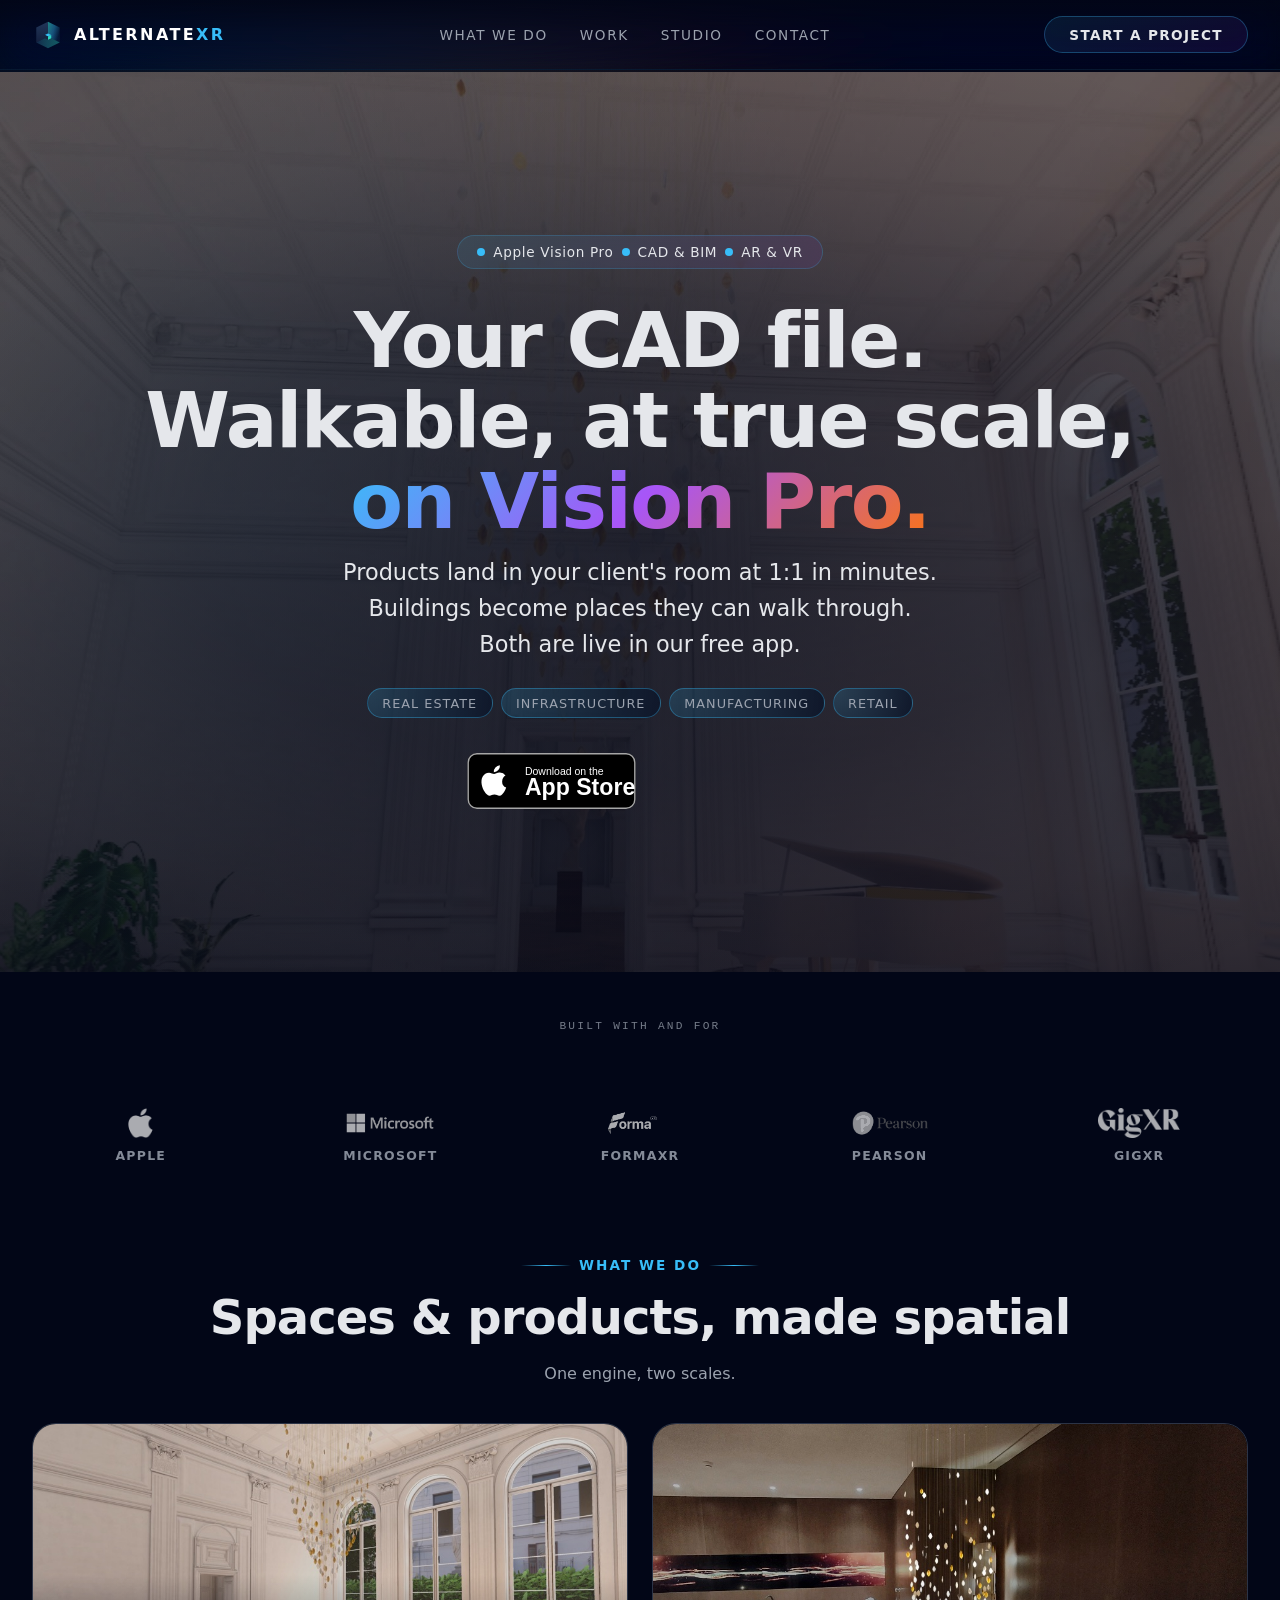
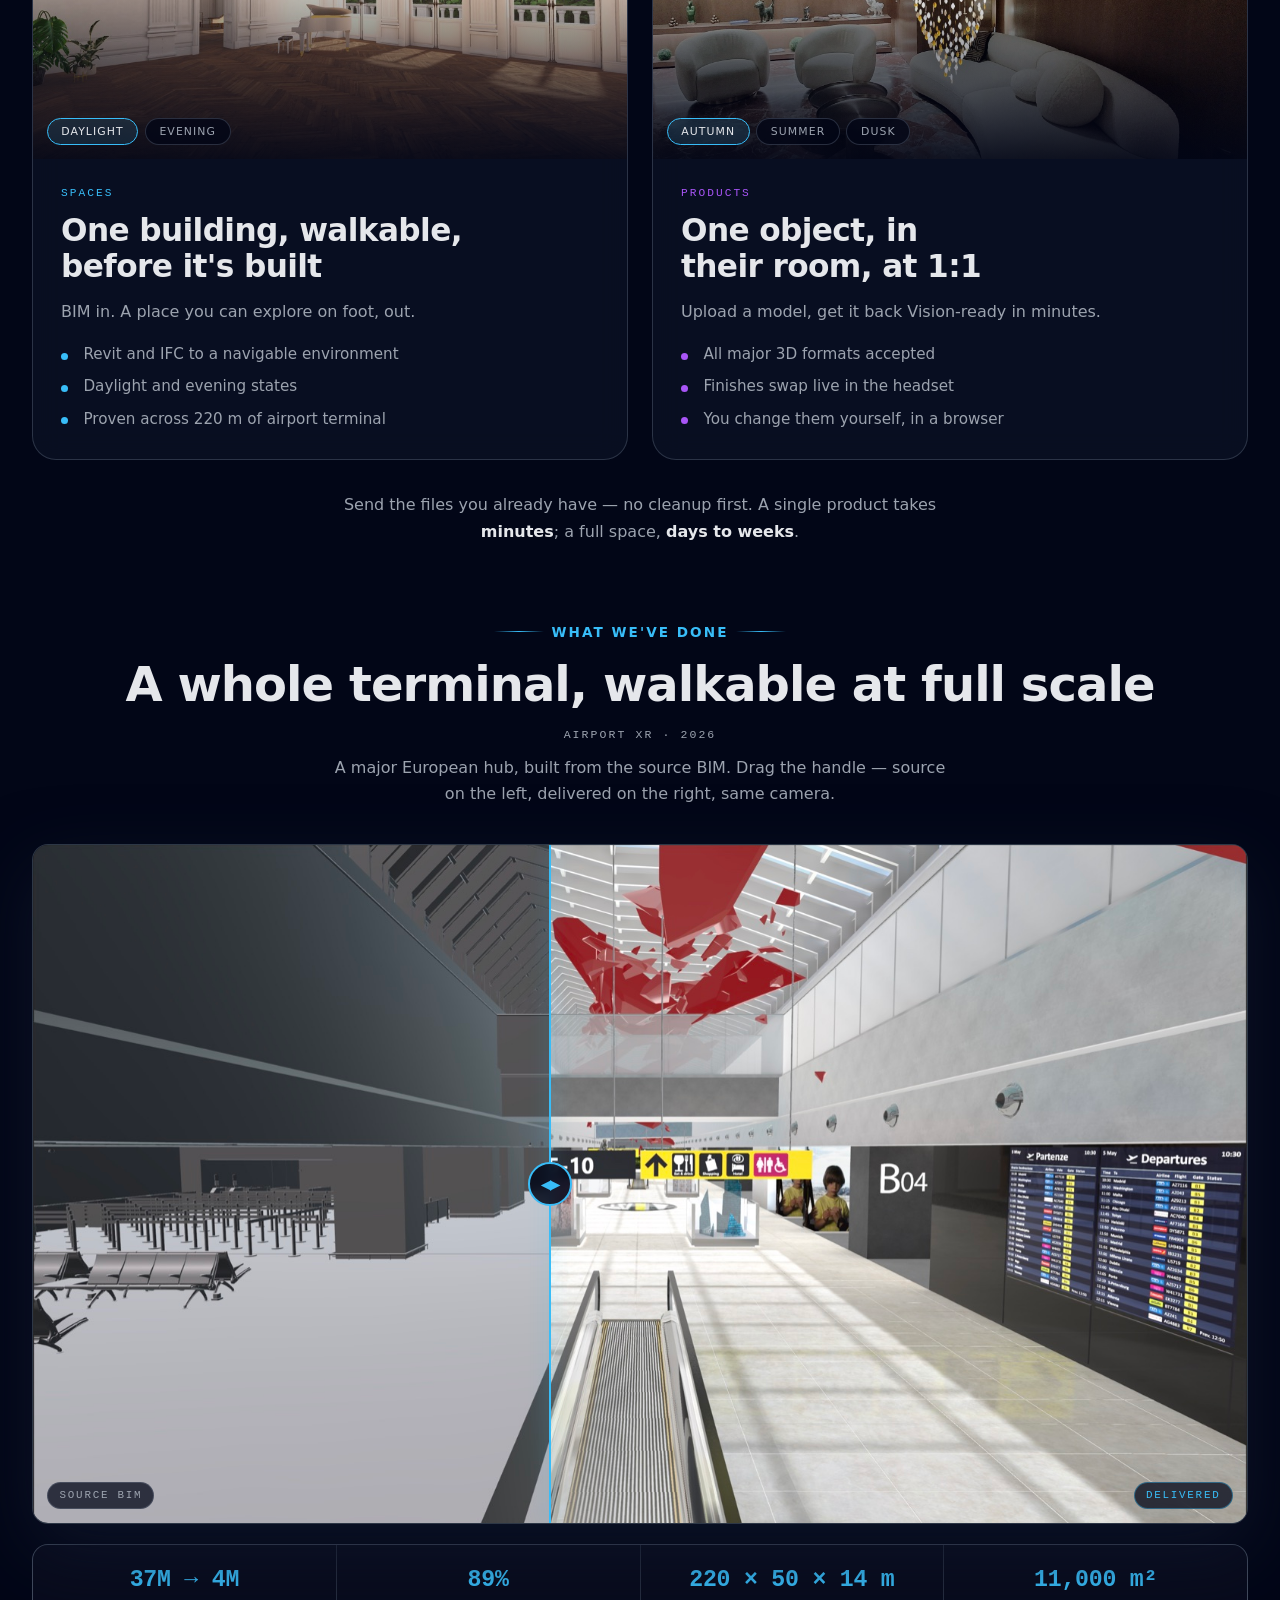
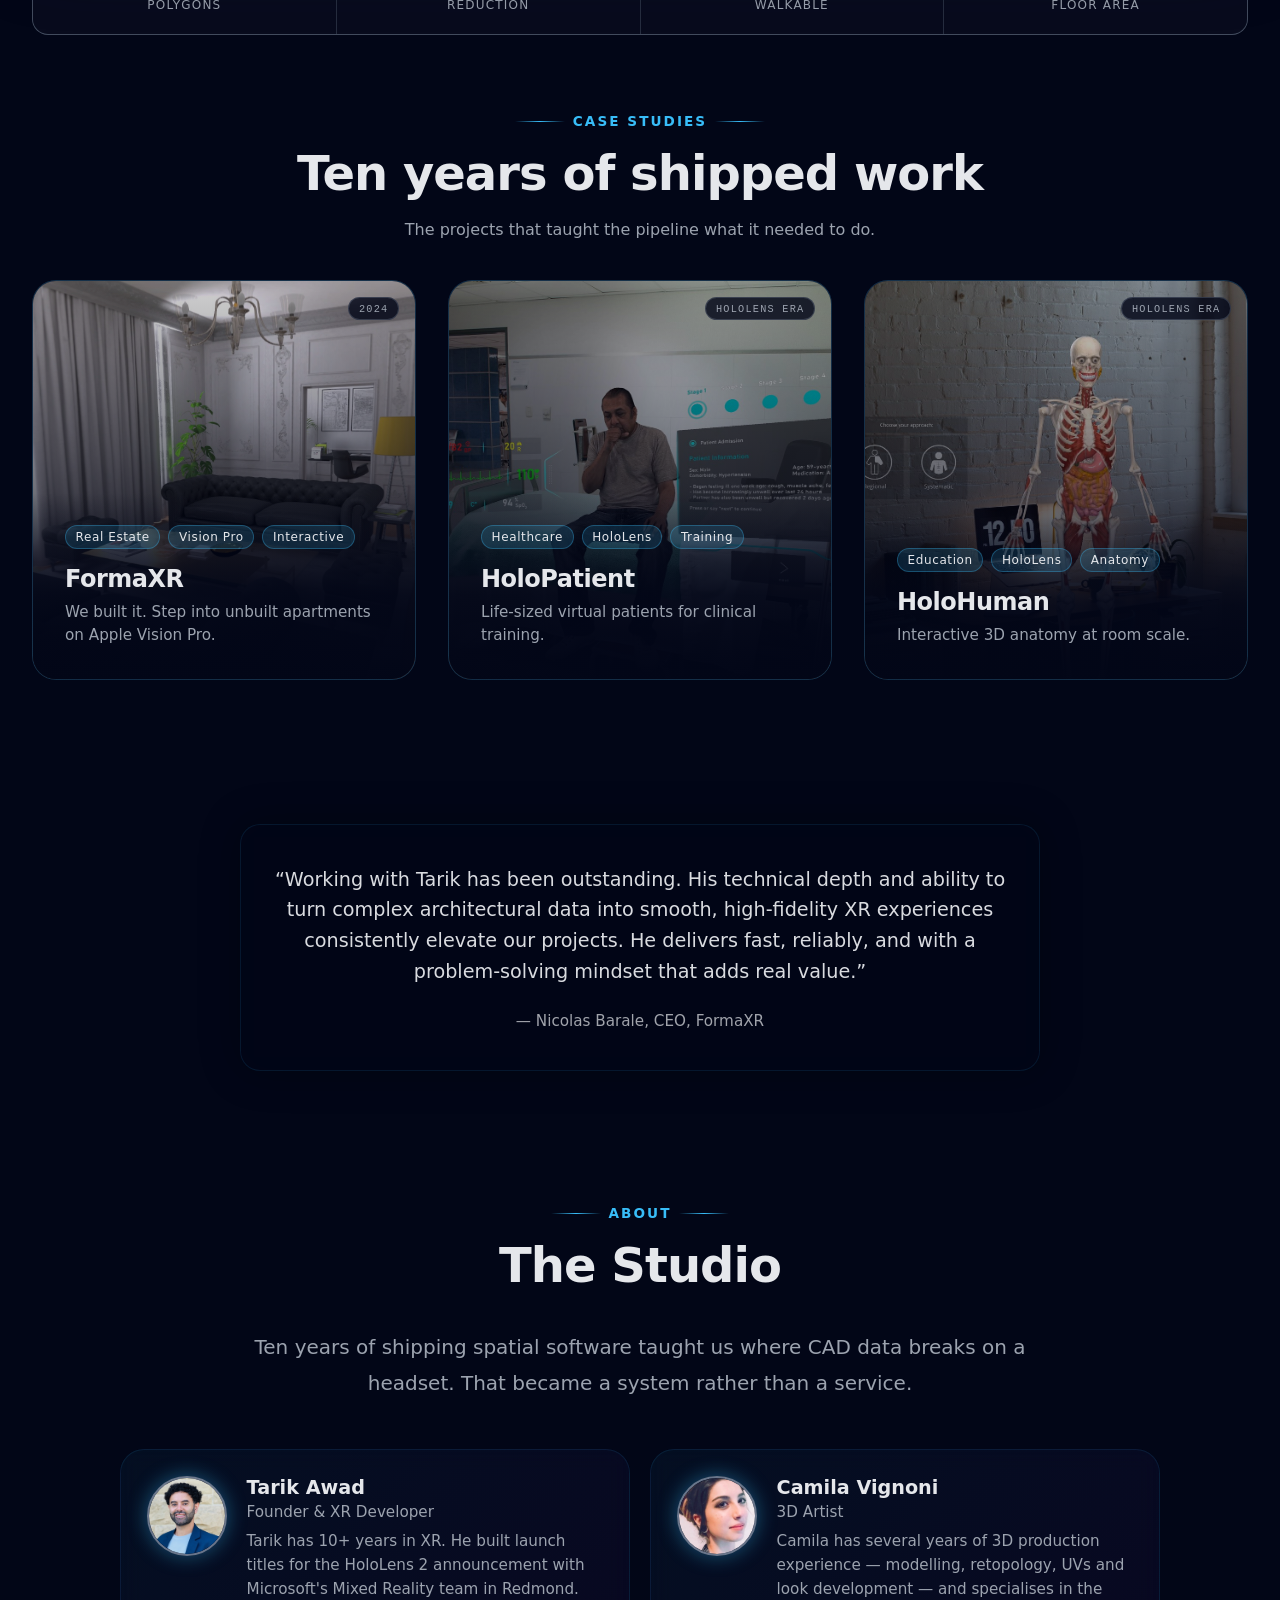
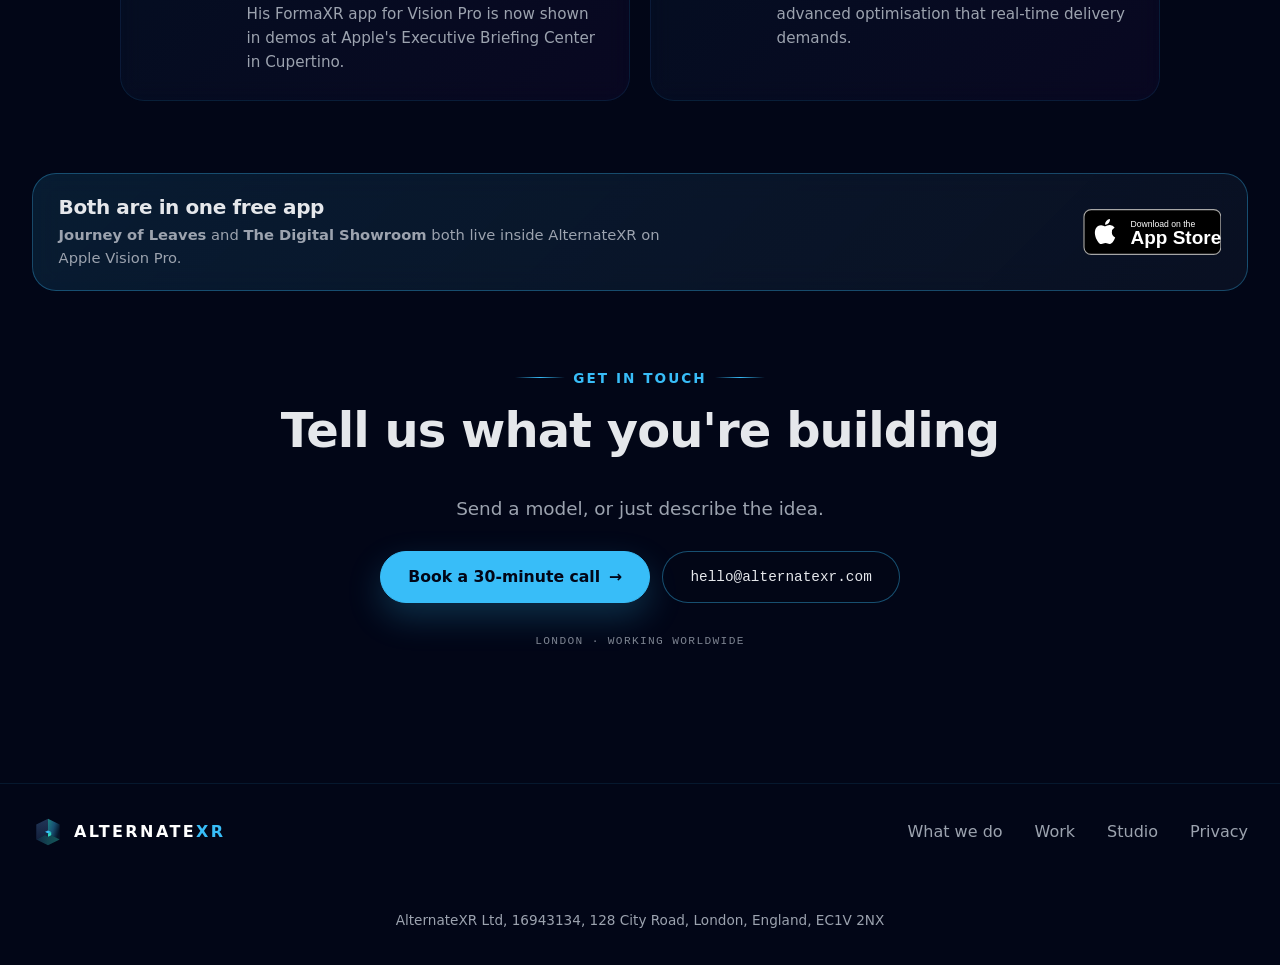
==== commit 4e28a32c: "Cut the pipeline section Three of its four stages restated the Products card almost word for word — " ====
--- a/index.html
+++ b/index.html
@@ -108,7 +108,6 @@
             </a>
             <div class="nav-links">
                 <a href="#avenues">What we do</a>
-                <a href="#pipeline">Pipeline</a>
                 <a href="#work">Work</a>
                 <a href="#studio">Studio</a>
                 <a href="#contact">Contact</a>
@@ -291,6 +290,10 @@
                 </article>
             </div>
 
+            <p class="avenues-note">
+                Send the files you already have &mdash; no cleanup first. A single product takes
+                <b>minutes</b>; a full space, <b>days to weeks</b>.
+            </p>
         </section>
 
         <!-- What we've done: the airport wipe, given its own section so the delivered
@@ -347,96 +350,6 @@
             </div>
         </section>
 
-        <!-- Pipeline -->
-        <section class="section pipeline" id="pipeline">
-            <div class="section-header section-header--tight">
-                <div class="section-eyebrow">The pipeline</div>
-                <h2 class="section-title">From your file to their headset</h2>
-                <p class="lede">Send the files you already have. No cleanup first.</p>
-            </div>
-
-            <ol class="pipeline-grid">
-                <li class="stage">
-                    <div class="stage-num">STAGE 01</div>
-                    <h3 class="stage-title">Send</h3>
-                    <p class="stage-text">Your files, exactly as they are.</p>
-                    <div class="stage-io">IN &middot; <b>all major 3D formats</b></div>
-                </li>
-                <li class="stage">
-                    <div class="stage-num">STAGE 02</div>
-                    <h3 class="stage-title">Optimise</h3>
-                    <p class="stage-text">
-                        Millions of polygons cut down until it runs smoothly in the headset,
-                        without losing the shapes people recognise.
-                    </p>
-                    <div class="stage-io">OUT &middot; <b>a Vision-ready model</b></div>
-                </li>
-                <li class="stage">
-                    <div class="stage-num">STAGE 03</div>
-                    <h3 class="stage-title">Style</h3>
-                    <p class="stage-text">
-                        Change materials and finishes yourself, in the browser. No 3D software
-                        needed.
-                    </p>
-                    <div class="stage-io">OUT &middot; <b>finishes you control</b></div>
-                </li>
-                <li class="stage">
-                    <div class="stage-num">STAGE 04</div>
-                    <h3 class="stage-title">View</h3>
-                    <p class="stage-text">
-                        At real size in your client's room, or as a space they walk through.
-                    </p>
-                    <div class="stage-io">OUT &middot; <b>Vision Pro</b>, AR &amp; VR</div>
-                </li>
-            </ol>
-
-            <p class="pipeline-note">
-                A single product takes <b>minutes</b>. A full space takes <b>days to weeks</b>,
-                with hands-on work alongside the automation.
-            </p>
-
-            <!-- Asset Manager / "Stage 03, in practice" — held back. The screenshot shows a
-                 whole application window at 590px, so nothing in it can be read, and the
-                 finish swatches flatten to near-identical colour blocks at 74px. Restore
-                 once there's a cropped detail shot and finishes shown on the object.
-            <div class="shots pipeline-shot">
-                <div class="shot">
-                    <figure class="shot-figure">
-                        <img src="media/app-materials-1600.jpg"
-                            srcset="media/app-materials-800.jpg 800w, media/app-materials-1600.jpg 1600w"
-                            sizes="(max-width: 900px) 100vw, 50vw"
-                            alt="Asset Manager material groups panel with a live 3D preview and swappable material slots"
-                            width="1600" height="907" loading="lazy" />
-                    </figure>
-                    <div class="shot-copy">
-                        <div class="shot-step">Stage 03, in practice</div>
-                        <h3>The Asset Manager</h3>
-                        <p>
-                            Upload it once and it's yours to change. The parts that can take a finish
-                            are found for you &mdash; pick materials, check the live preview, then push
-                            it straight to the headset. Finishes you build once work across every
-                            product you own.
-                        </p>
-                        <div class="finishes">
-                            <div class="finish"><img src="media/tex-aluminium.jpg" alt="Aluminium finish"
-                                    width="74" height="46" loading="lazy" /><span>Aluminium</span></div>
-                            <div class="finish"><img src="media/tex-brass.jpg" alt="Brass finish" width="74"
-                                    height="46" loading="lazy" /><span>Brass</span></div>
-                            <div class="finish"><img src="media/tex-brushed-brass.jpg" alt="Brushed brass finish"
-                                    width="74" height="46" loading="lazy" /><span>Brushed Brass</span></div>
-                            <div class="finish"><img src="media/tex-copper.jpg" alt="Copper finish" width="74"
-                                    height="46" loading="lazy" /><span>Copper</span></div>
-                            <div class="finish"><img src="media/tex-light-gold.jpg" alt="Light gold finish"
-                                    width="74" height="46" loading="lazy" /><span>Light Gold</span></div>
-                            <div class="finish"><img src="media/tex-satin-nickel.jpg" alt="Satin nickel finish"
-                                    width="74" height="46" loading="lazy" /><span>Satin Nickel</span></div>
-                        </div>
-                    </div>
-                </div>
-            </div>
-            -->
-        </section>
-
         <!-- Work -->
         <section class="section" id="work">
             <div class="section-header section-header--tight">
--- a/assets/site.css
+++ b/assets/site.css
@@ -3542,3 +3542,20 @@
 .flagship-credit {
     margin: 0.6rem 0 0.9rem;
 }
+
+/* The pipeline section restated the Products card almost verbatim — three of its
+   four stages, near word for word — so it was cut. Its two original claims live
+   here instead, directly under the pair they describe. */
+.avenues-note {
+    max-width: 62ch;
+    margin: 2rem auto 0;
+    text-align: center;
+    color: var(--muted);
+    line-height: 1.65;
+    text-wrap: pretty;
+}
+
+.avenues-note b {
+    color: var(--text);
+    font-weight: 600;
+}
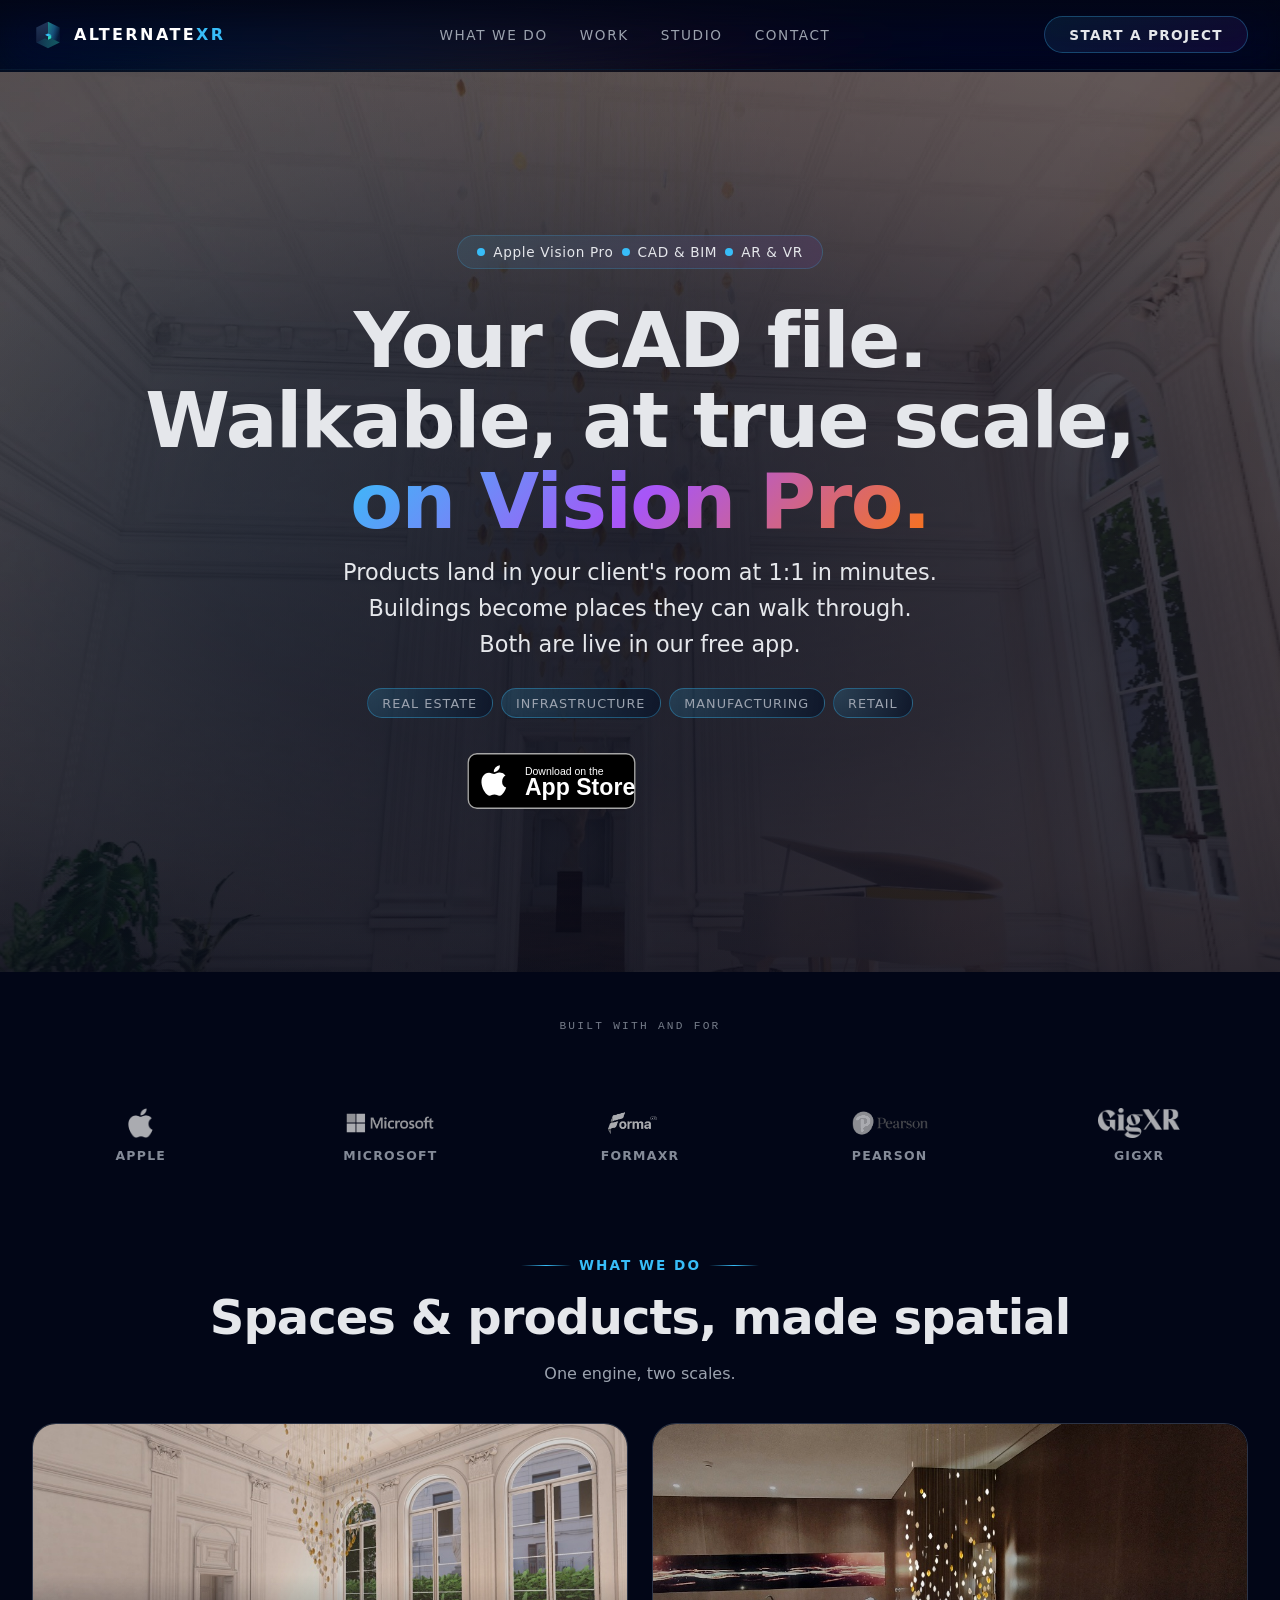
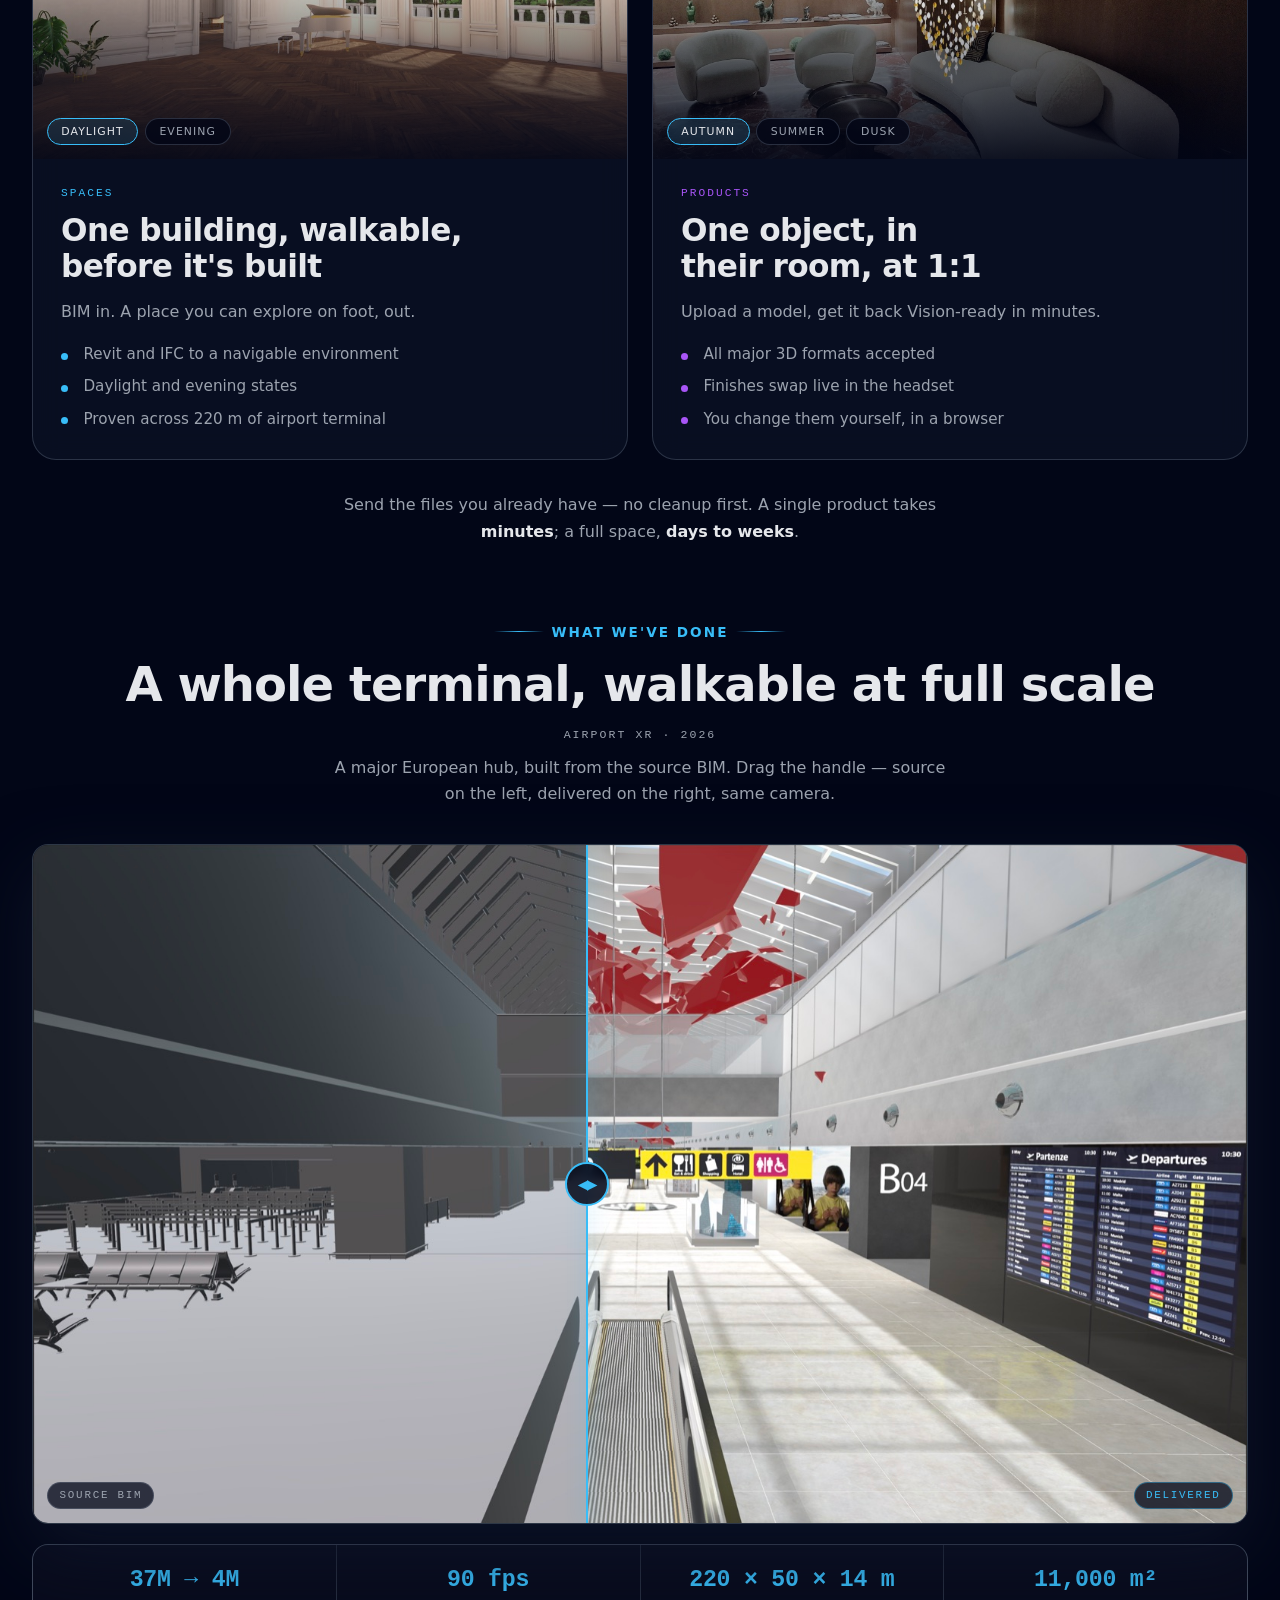
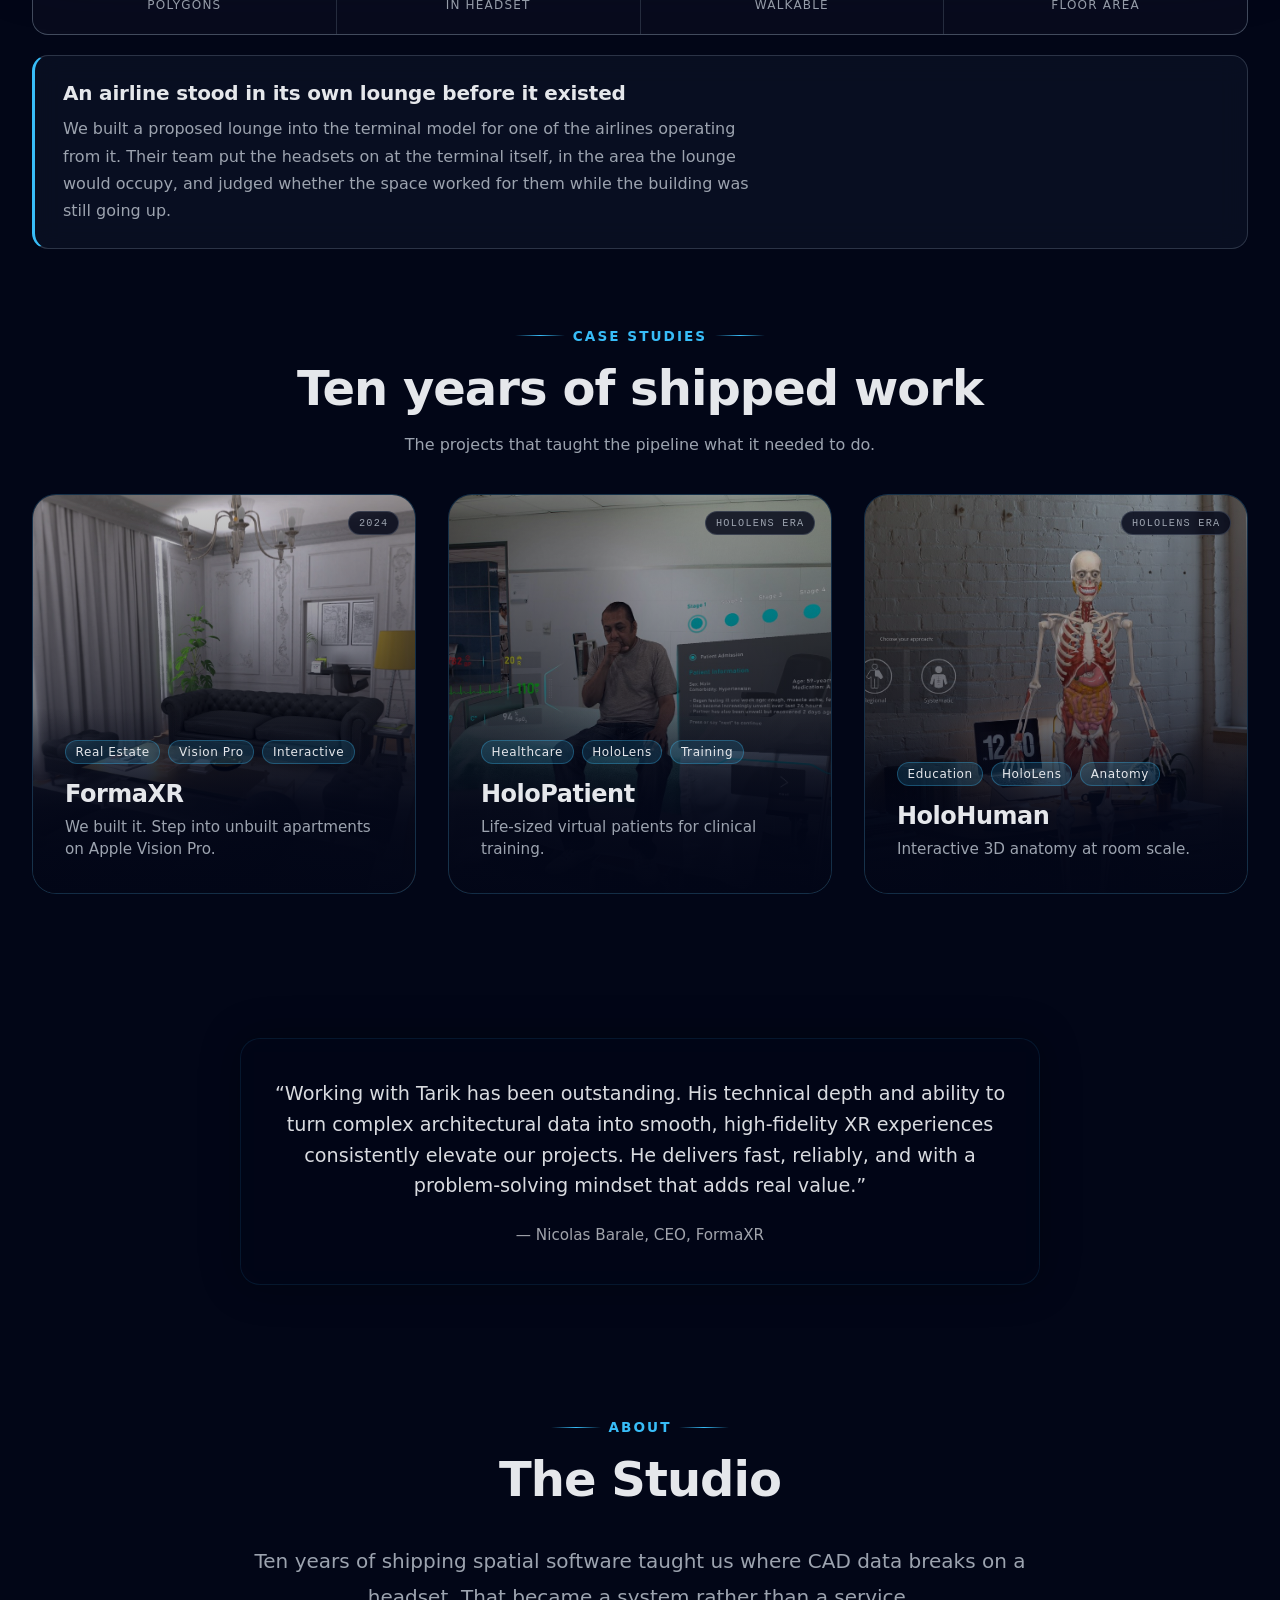
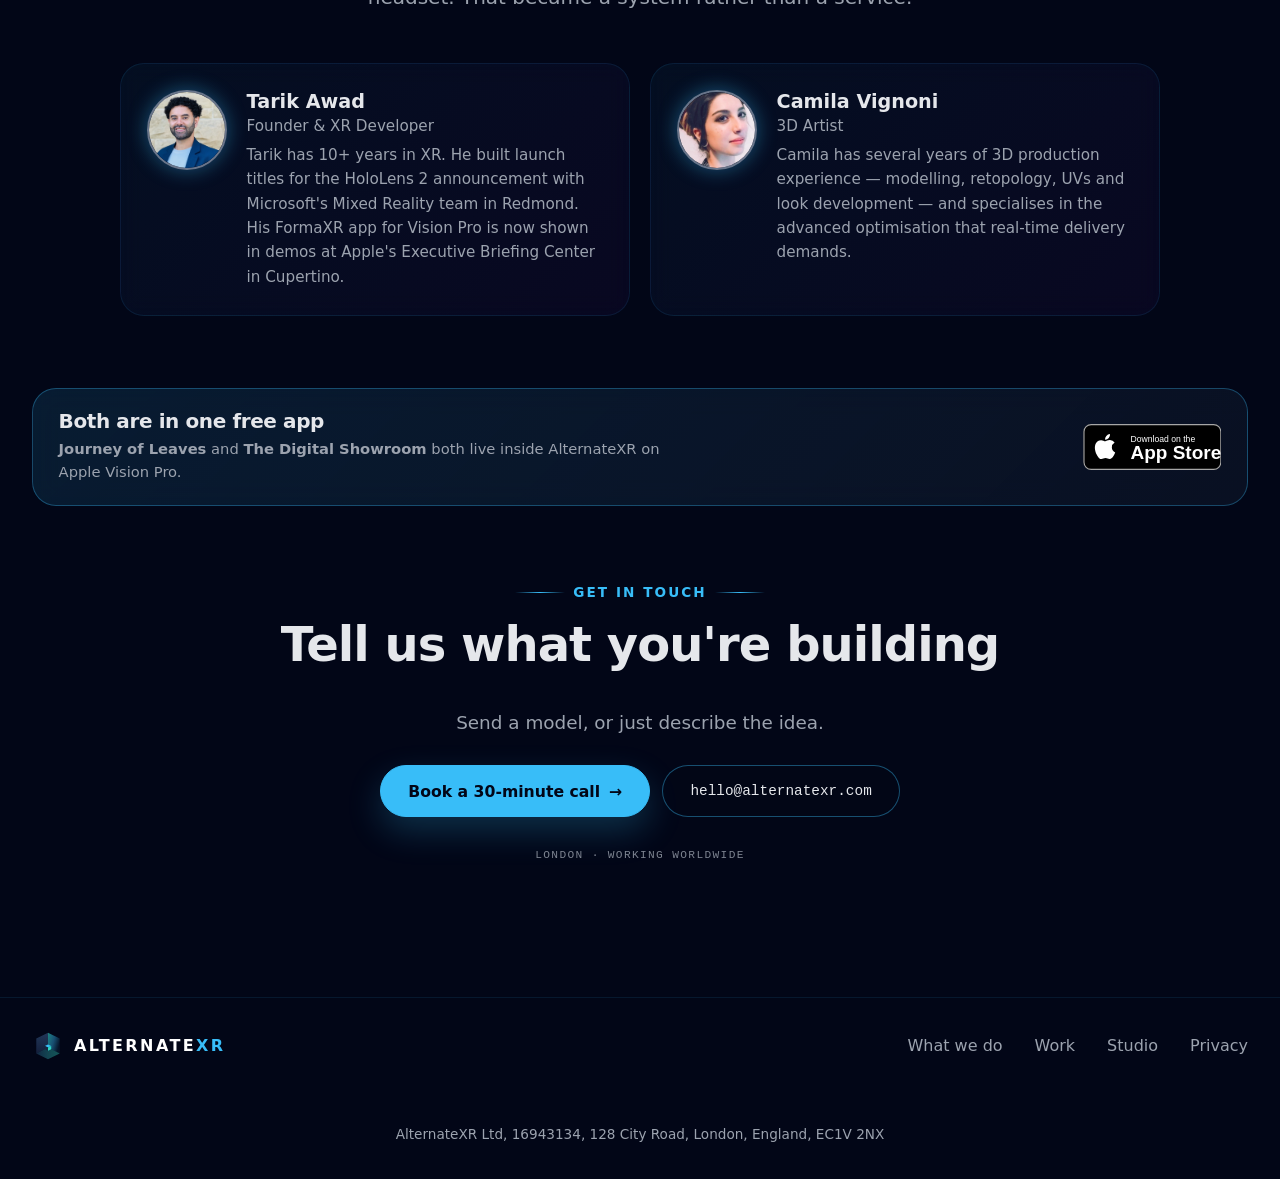
==== commit 94481fc4: "Add the airline lounge outcome and swap 89% for 90 fps "89% Reduction" restated "37M to 4M" — two of" ====
--- a/index.html
+++ b/index.html
@@ -335,8 +335,8 @@
                         <div class="figure-label">Polygons</div>
                     </div>
                     <div class="figure">
-                        <div class="figure-value">89%</div>
-                        <div class="figure-label">Reduction</div>
+                        <div class="figure-value">90 fps</div>
+                        <div class="figure-label">In headset</div>
                     </div>
                     <div class="figure">
                         <div class="figure-value">220 &times; 50 &times; 14 m</div>
@@ -346,6 +346,16 @@
                         <div class="figure-value">11,000 m&sup2;</div>
                         <div class="figure-label">Floor area</div>
                     </div>
+                </div>
+
+                <div class="outcome">
+                    <h3 class="outcome-title">An airline stood in its own lounge before it existed</h3>
+                    <p class="outcome-text">
+                        We built a proposed lounge into the terminal model for one of the airlines
+                        operating from it. Their team put the headsets on at the terminal itself, in
+                        the area the lounge would occupy, and judged whether the space worked for them
+                        while the building was still going up.
+                    </p>
                 </div>
             </div>
         </section>
--- a/assets/site.css
+++ b/assets/site.css
@@ -3559,3 +3559,39 @@
     color: var(--text);
     font-weight: 600;
 }
+
+/* --- flagship outcome ----------------------------------------------------
+   The figures band is measured data in tabular mono. This is a specific thing
+   that happened, so it reads as prose in a panel rather than borrowing the
+   numeric register — an accent rule marks it as evidence, not marketing. */
+.outcome {
+    margin-top: 1.25rem;
+    padding: 1.5rem 1.75rem;
+    border: 1px solid var(--border);
+    border-left: 3px solid var(--accent);
+    border-radius: var(--radius-lg);
+    background: var(--panel);
+    backdrop-filter: blur(14px);
+}
+
+.outcome-title {
+    font-size: clamp(1.05rem, 2vw, 1.25rem);
+    font-weight: 650;
+    letter-spacing: -0.01em;
+    line-height: 1.3;
+    margin-bottom: 0.6rem;
+    text-wrap: balance;
+}
+
+.outcome-text {
+    color: var(--muted);
+    line-height: 1.7;
+    max-width: 68ch;
+    text-wrap: pretty;
+}
+
+@media (max-width: 560px) {
+    .outcome {
+        padding: 1.25rem 1.2rem;
+    }
+}
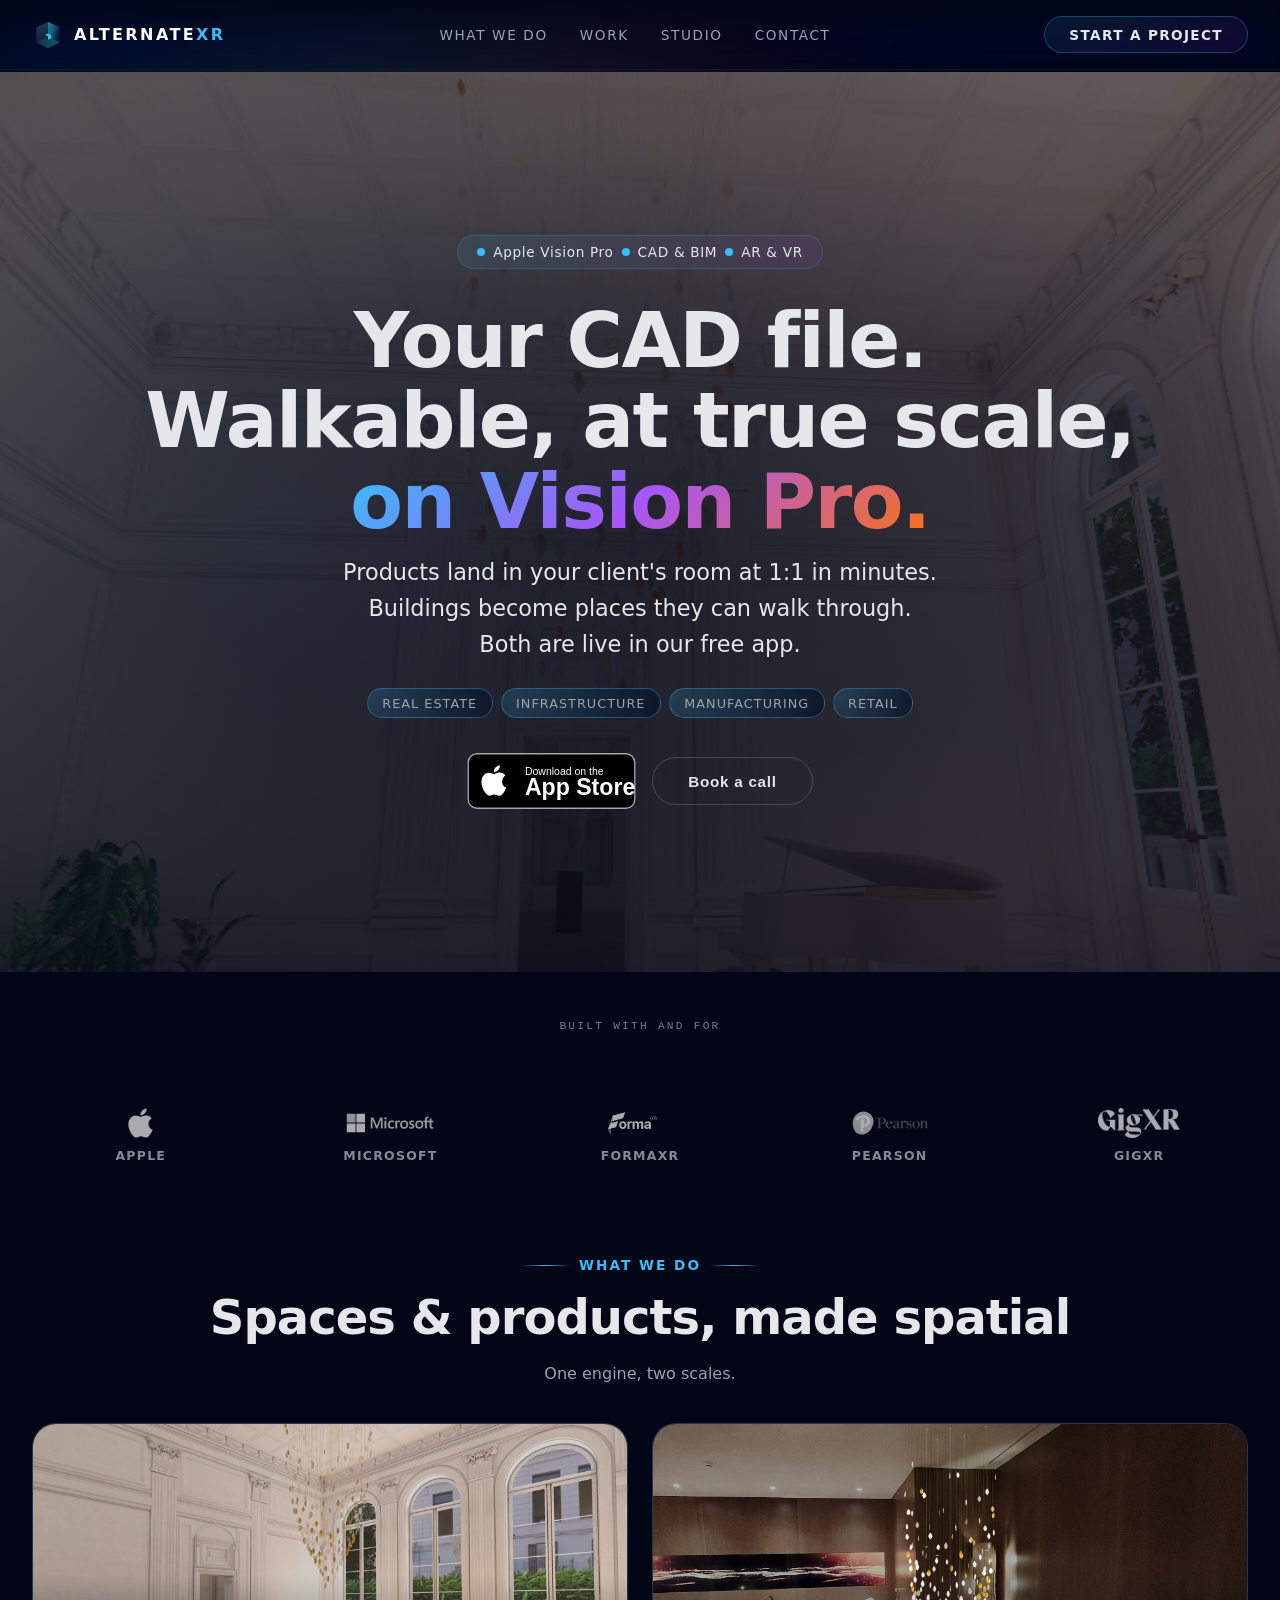
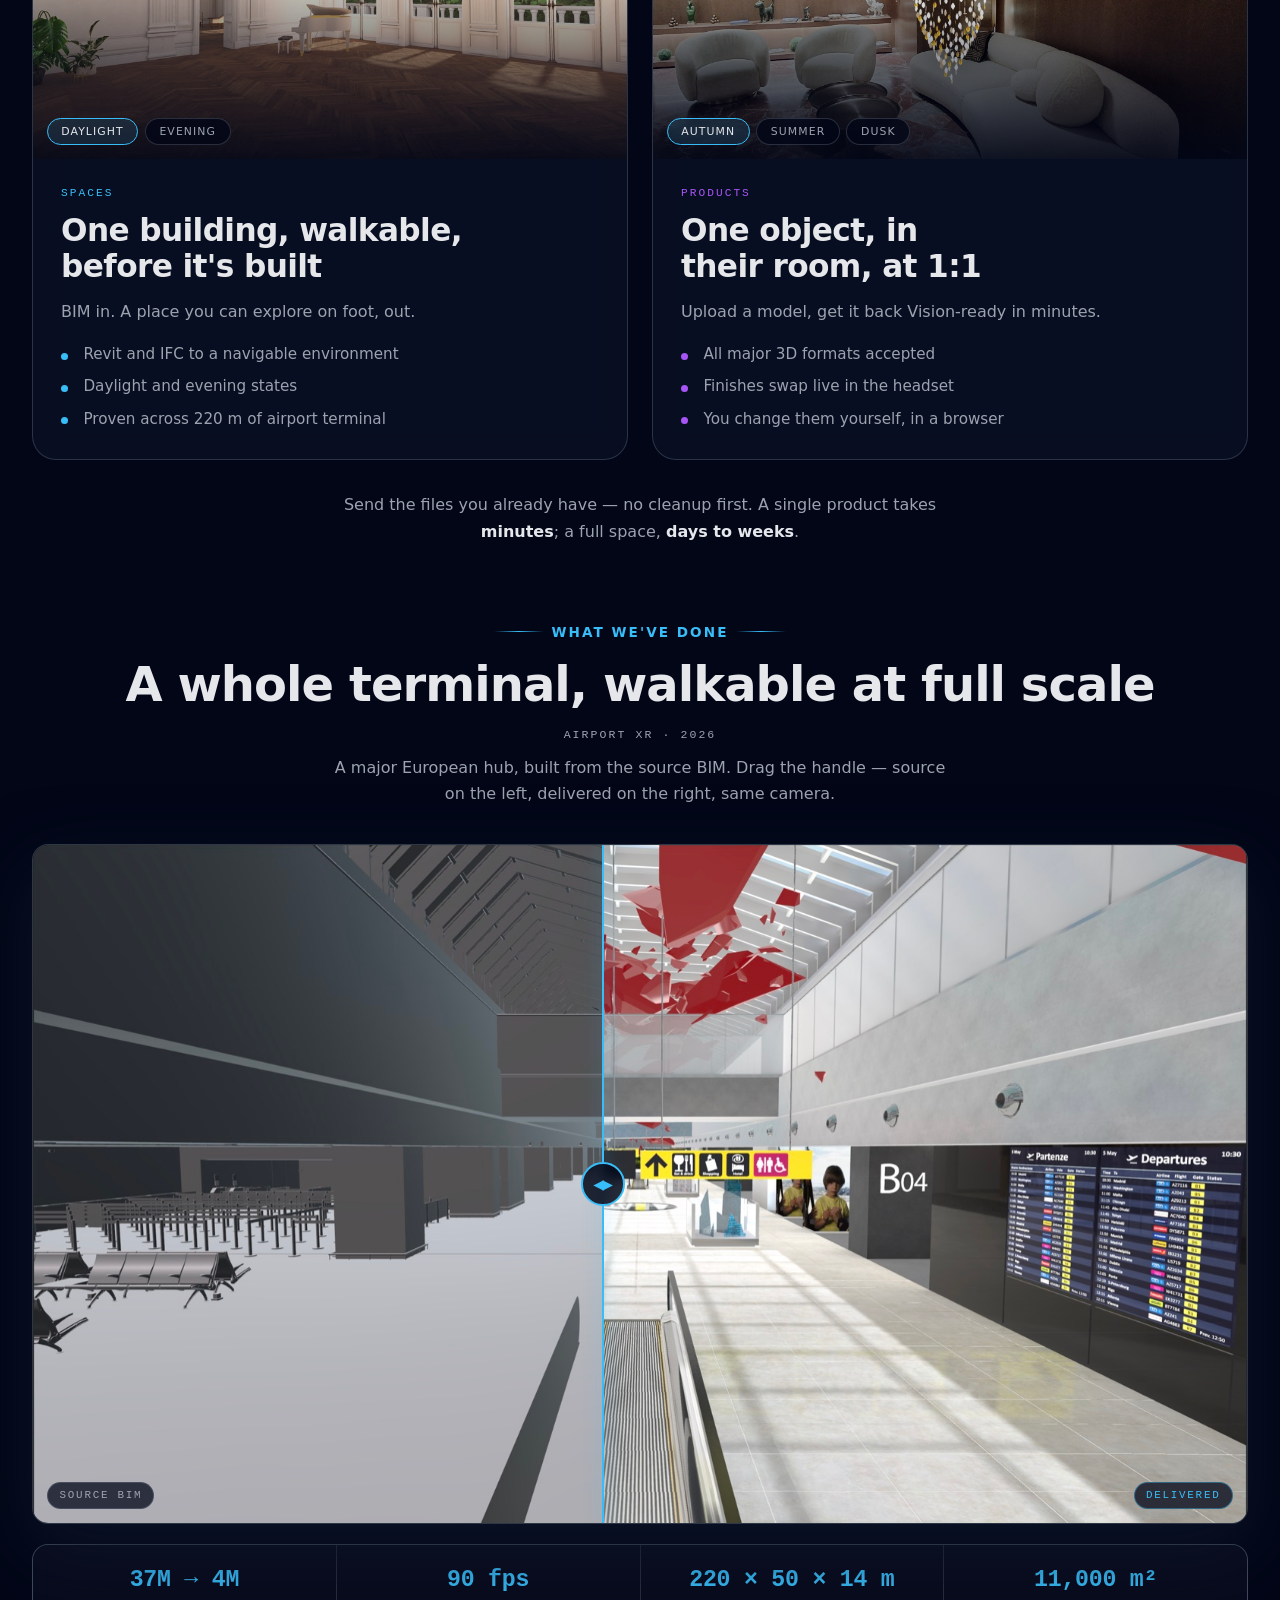
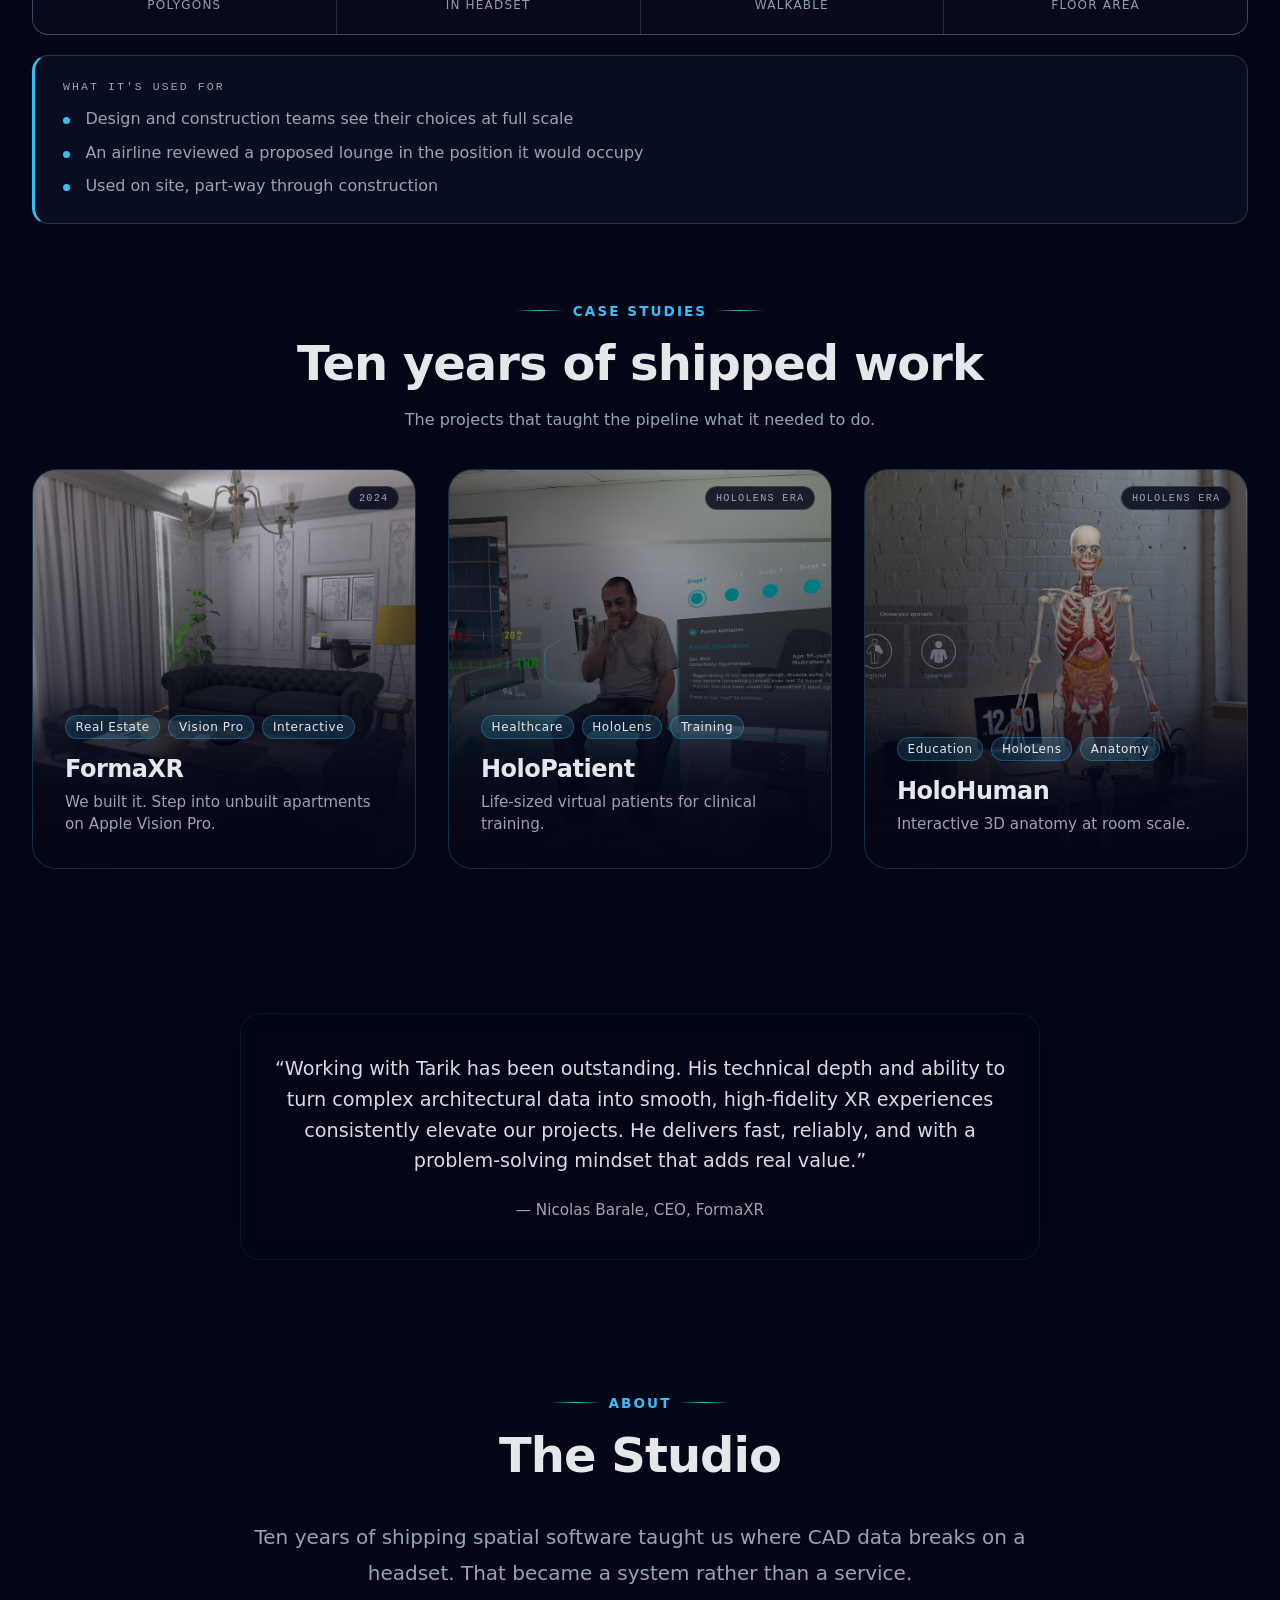
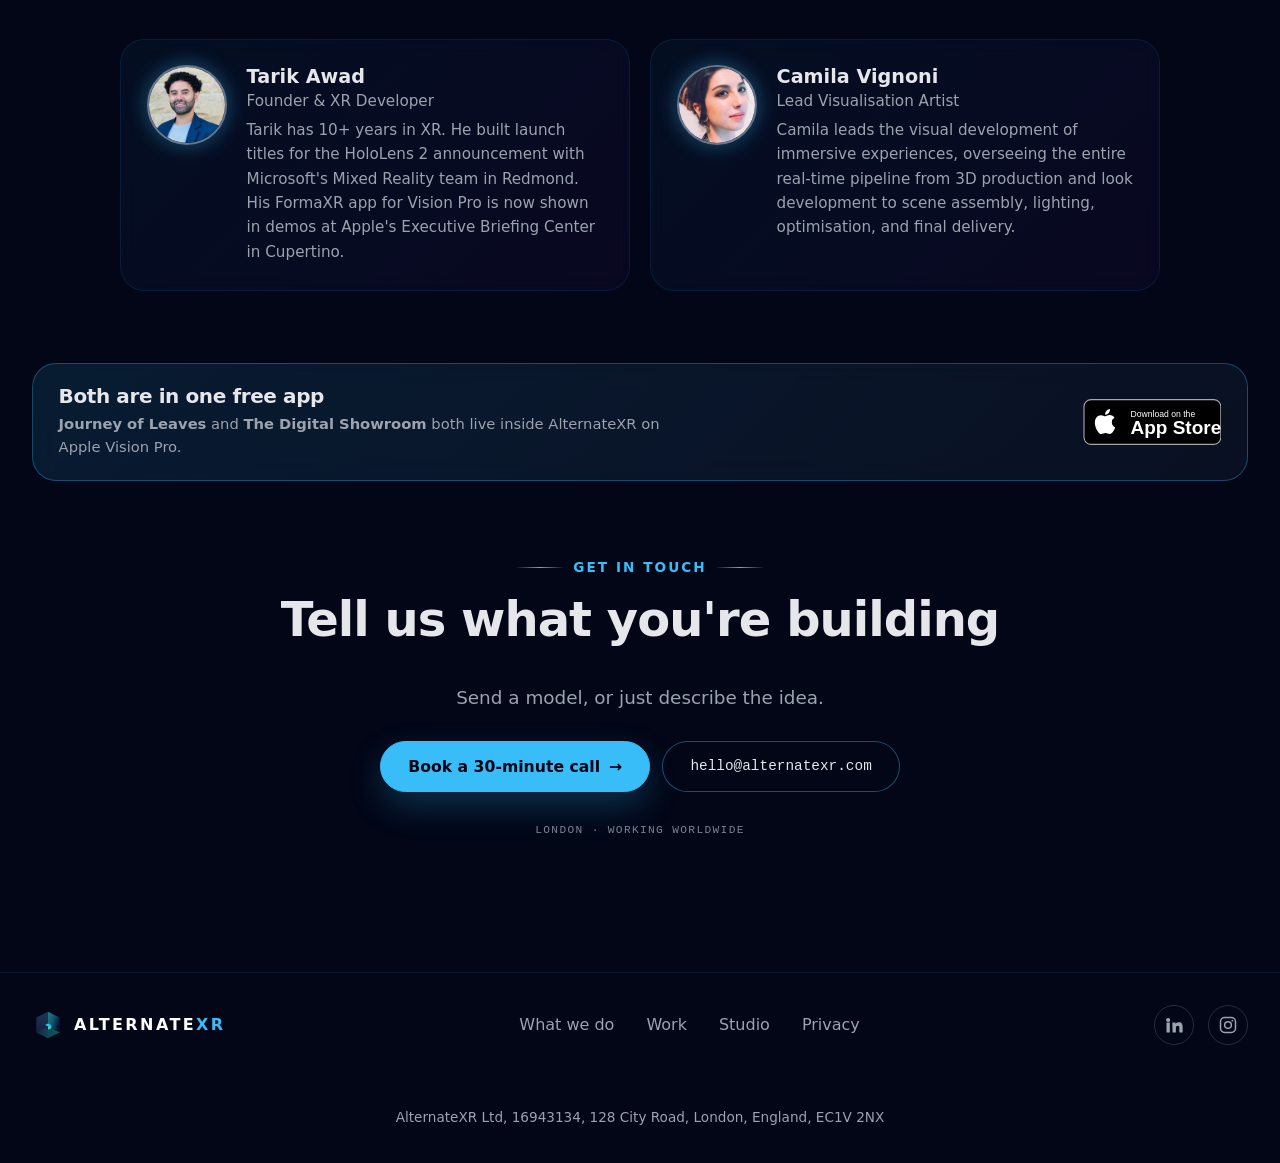
==== commit 9e60e5cf: "Outcome as bullets, social links, Camila's own copy The outcome paragraph became three bullets. Pros" ====
--- a/index.html
+++ b/index.html
@@ -349,13 +349,12 @@
                 </div>
 
                 <div class="outcome">
-                    <h3 class="outcome-title">An airline stood in its own lounge before it existed</h3>
-                    <p class="outcome-text">
-                        We built a proposed lounge into the terminal model for one of the airlines
-                        operating from it. Their team put the headsets on at the terminal itself, in
-                        the area the lounge would occupy, and judged whether the space worked for them
-                        while the building was still going up.
-                    </p>
+                    <div class="eyebrow-mono">What it's used for</div>
+                    <ul class="outcome-points">
+                        <li>Design and construction teams see their choices at full scale</li>
+                        <li>An airline reviewed a proposed lounge in the position it would occupy</li>
+                        <li>Used on site, part-way through construction</li>
+                    </ul>
                 </div>
             </div>
         </section>
@@ -527,11 +526,11 @@
                             class="founder-avatar-img" width="400" height="400" loading="lazy" />
                         <div class="founder-info">
                             <div class="founder-name">Camila Vignoni</div>
-                            <div class="founder-role">3D Artist</div>
+                            <div class="founder-role">Lead Visualisation Artist</div>
                             <p class="founder-bio">
-                                Camila has several years of 3D production experience &mdash; modelling,
-                                retopology, UVs and look development &mdash; and specialises in the advanced
-                                optimisation that real-time delivery demands.
+                                Camila leads the visual development of immersive experiences, overseeing
+                                the entire real-time pipeline from 3D production and look development to
+                                scene assembly, lighting, optimisation, and final delivery.
                             </p>
                         </div>
                     </div>
@@ -614,6 +613,24 @@
                 <a href="#studio">Studio</a>
                 <a href="privacy.html">Privacy</a>
             </div>
+            <div class="footer-social">
+                <a href="https://www.linkedin.com/company/alternatexr" target="_blank" rel="noopener"
+                    aria-label="AlternateXR on LinkedIn">
+                    <svg viewBox="0 0 24 24" width="20" height="20" fill="currentColor" aria-hidden="true"
+                        focusable="false">
+                        <path d="M4.98 3.5a2.5 2.5 0 1 1 0 5 2.5 2.5 0 0 1 0-5zM3 9h4v12H3zM10 9h3.8v1.7h.05c.53-.95 1.83-1.95 3.76-1.95 4.02 0 4.76 2.5 4.76 5.75V21h-4v-5.3c0-1.27-.02-2.9-1.9-2.9-1.9 0-2.19 1.38-2.19 2.81V21h-4z" />
+                    </svg>
+                </a>
+                <a href="https://www.instagram.com/alternatexrstudio" target="_blank" rel="noopener"
+                    aria-label="AlternateXR on Instagram">
+                    <svg viewBox="0 0 24 24" width="20" height="20" fill="none" stroke="currentColor"
+                        stroke-width="1.8" aria-hidden="true" focusable="false">
+                        <rect x="3" y="3" width="18" height="18" rx="5" />
+                        <circle cx="12" cy="12" r="4" />
+                        <circle cx="17.2" cy="6.8" r="1.1" fill="currentColor" stroke="none" />
+                    </svg>
+                </a>
+            </div>
             <div class="footer-copyright">
                 AlternateXR Ltd, 16943134, 128 City Road, London, England, EC1V 2NX
             </div>
--- a/assets/site.css
+++ b/assets/site.css
@@ -3595,3 +3595,66 @@
         padding: 1.25rem 1.2rem;
     }
 }
+
+/* Outcome as scannable points rather than a paragraph — nobody reads prose
+   wedged between a figures band and the next section. */
+.outcome-points {
+    list-style: none;
+    display: grid;
+    gap: 0.55rem;
+    margin-top: 0.9rem;
+}
+
+.outcome-points li {
+    position: relative;
+    padding-left: 1.4rem;
+    color: var(--muted);
+    line-height: 1.55;
+    text-wrap: pretty;
+}
+
+.outcome-points li::before {
+    content: "";
+    position: absolute;
+    left: 0;
+    top: 0.62em;
+    width: 7px;
+    height: 7px;
+    border-radius: 50%;
+    background: var(--accent);
+}
+
+/* --- footer social ------------------------------------------------------- */
+.footer-social {
+    display: flex;
+    gap: 0.9rem;
+    align-items: center;
+}
+
+.footer-social a {
+    display: grid;
+    place-items: center;
+    width: 40px;
+    height: 40px;
+    border-radius: 999px;
+    border: 1px solid var(--border);
+    color: var(--muted);
+    transition: color 0.25s ease, border-color 0.25s ease, background 0.25s ease;
+}
+
+.footer-social a:hover {
+    color: var(--text);
+    border-color: rgba(56, 189, 248, 0.55);
+    background: rgba(56, 189, 248, 0.1);
+}
+
+.footer-social a:focus-visible {
+    outline: 2px solid var(--accent);
+    outline-offset: 3px;
+}
+
+@media (prefers-reduced-motion: reduce) {
+    .footer-social a {
+        transition: none;
+    }
+}
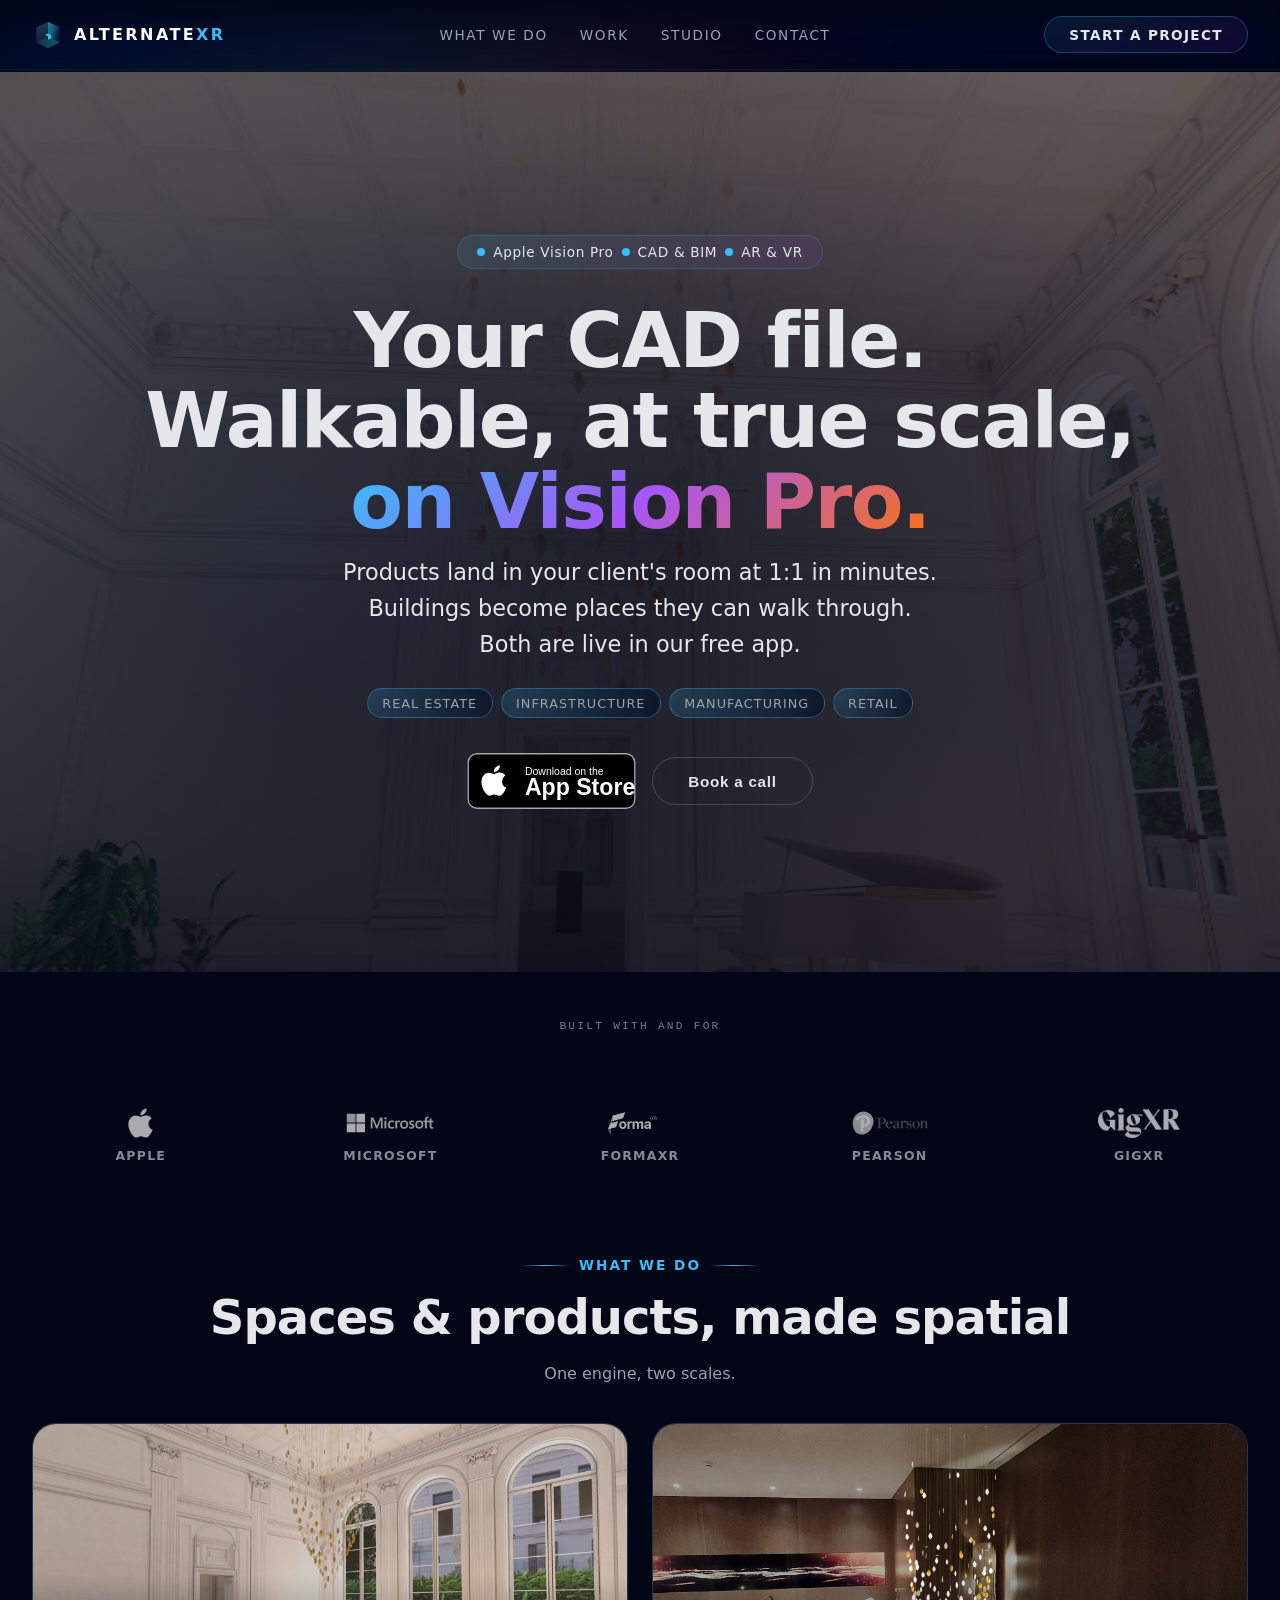
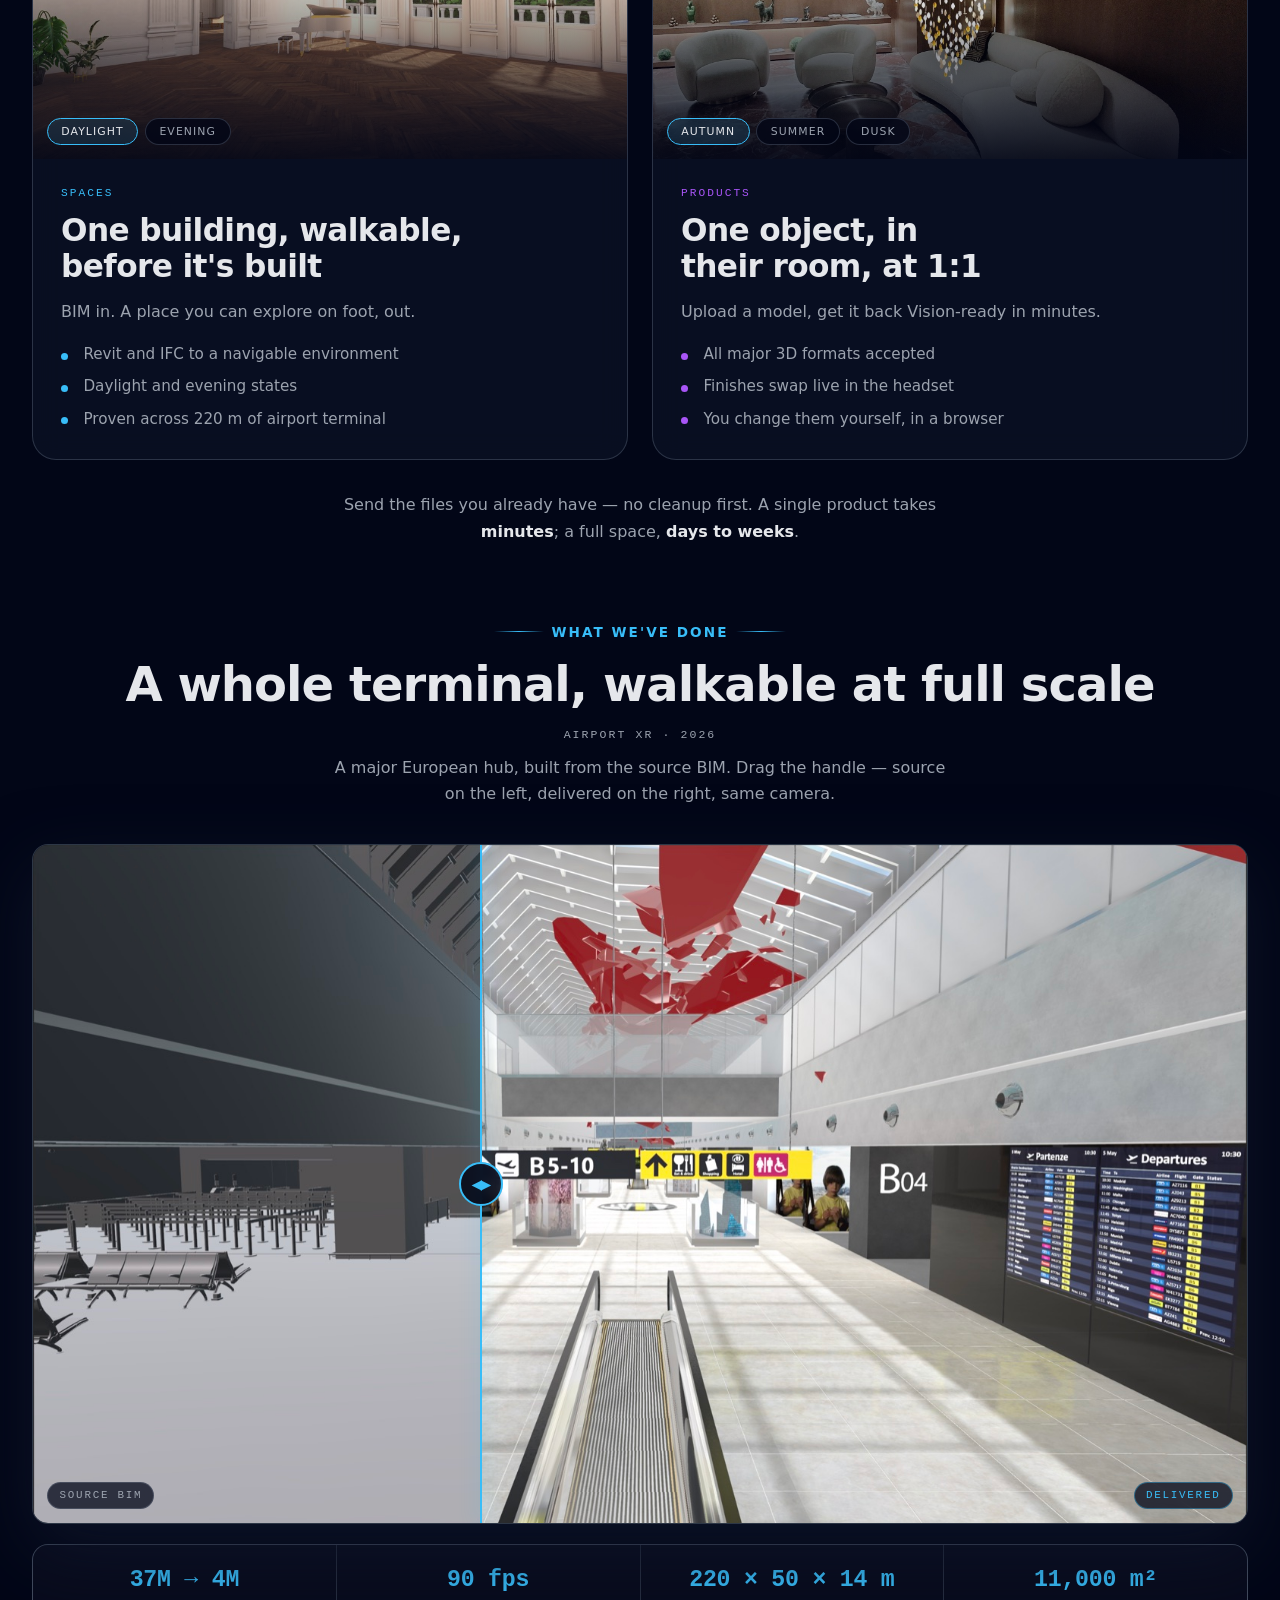
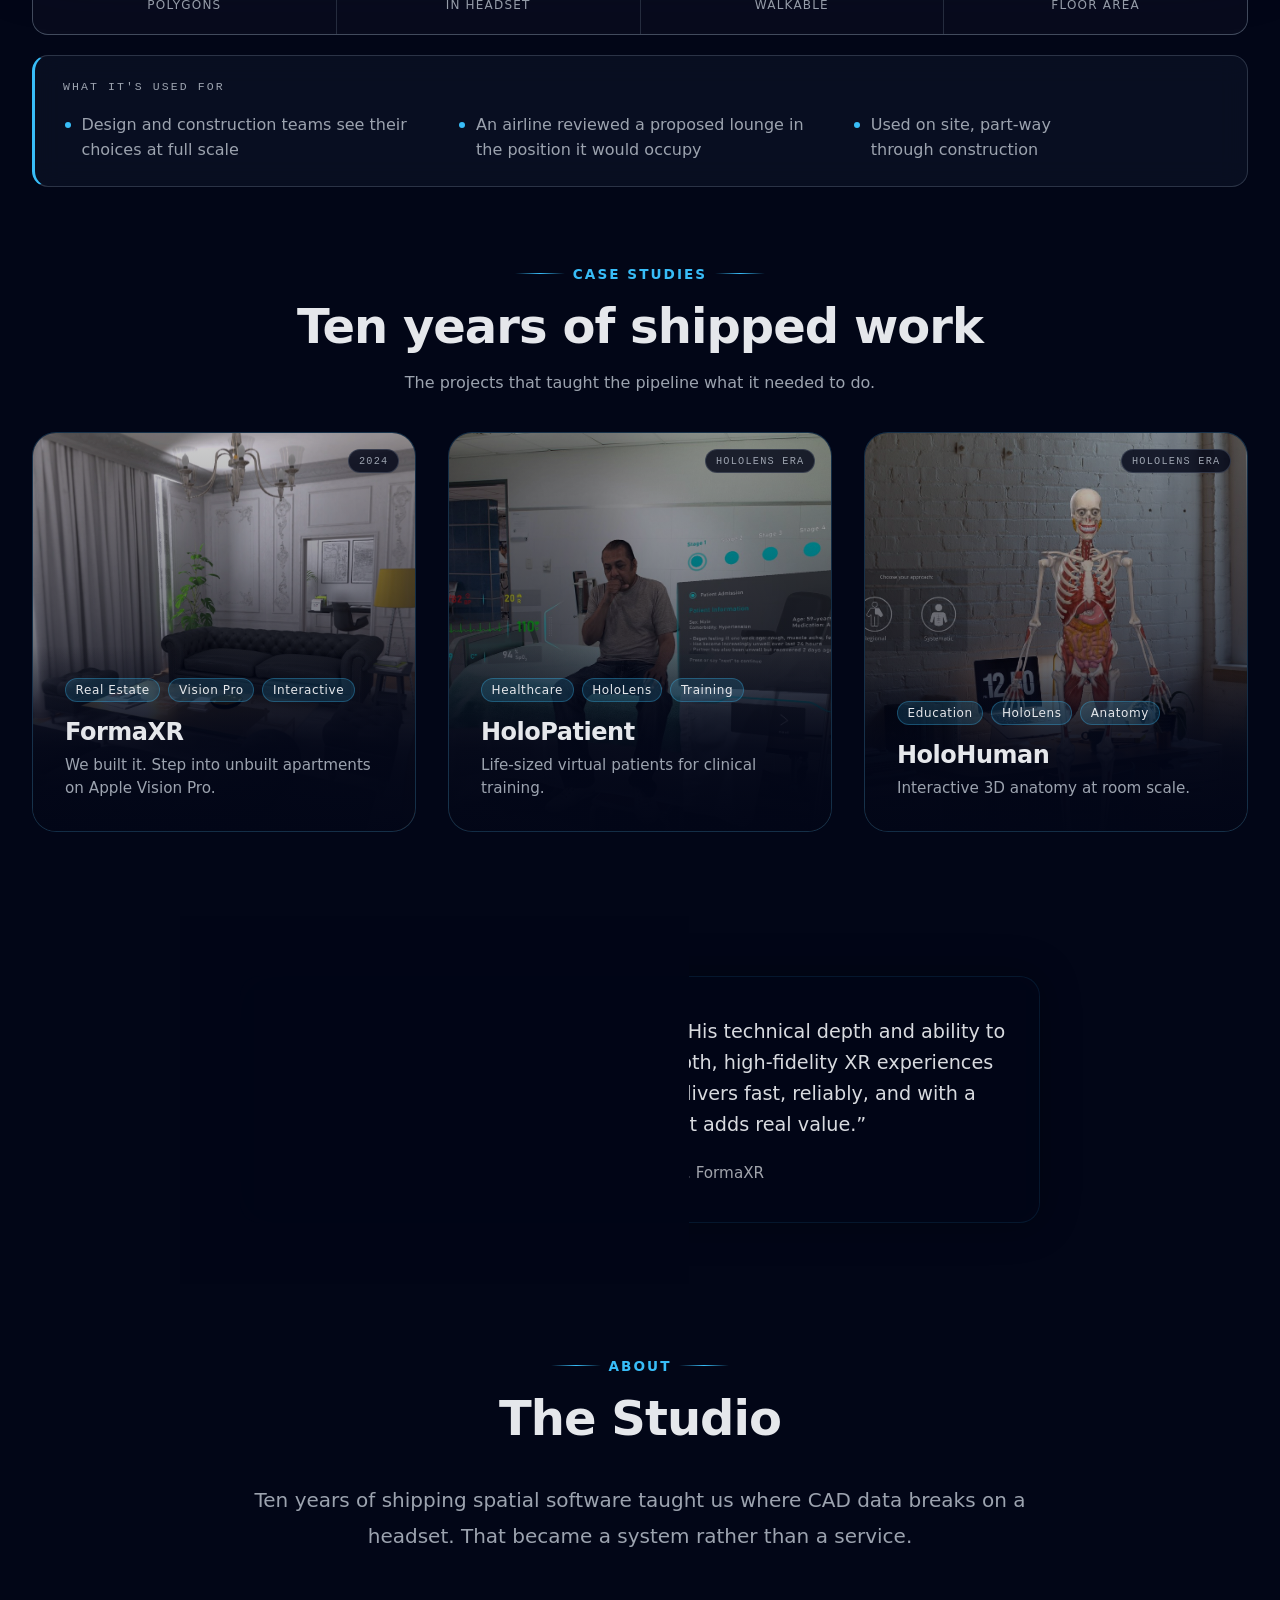
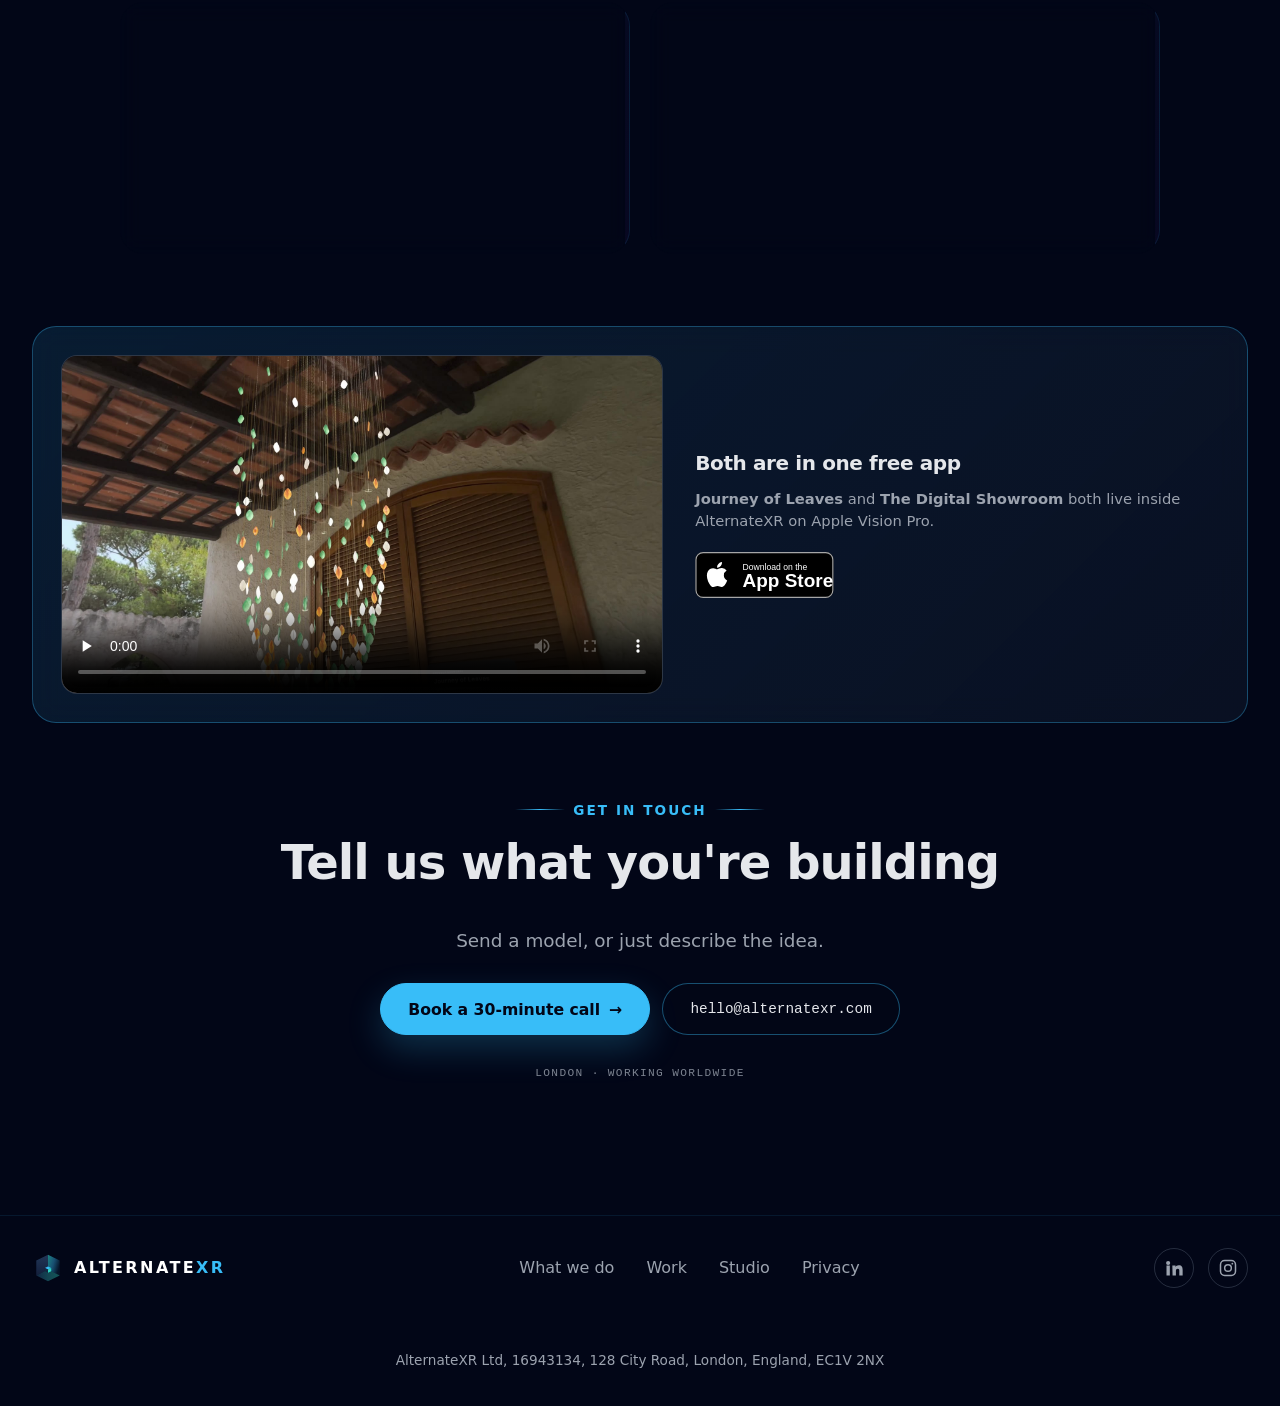
==== commit 3b5cec6b: "Embed the App Store preview in the app card The app section was a heading, a line and a badge — pure" ====
--- a/index.html
+++ b/index.html
@@ -541,28 +541,37 @@
         <!-- The app: a quiet download strip near the foot of the page, after the
              work has done the persuading. -->
         <section class="section" id="app">
-            <div class="appcard">
-                <div>
+            <div class="appcard appcard--video">
+                <div class="appcard-media">
+                    <!-- Click-to-play: preload="none" means this costs nothing until pressed. -->
+                    <video class="appcard-video" controls playsinline preload="none"
+                        poster="media/app-preview-poster.jpg"
+                        aria-label="AlternateXR on Apple Vision Pro: a lighting installation hanging at true scale, a city model on a table, and the Digital Showroom">
+                        <source src="media/app-preview-720.mp4" type="video/mp4" media="(max-width: 900px)">
+                        <source src="media/app-preview-1080.mp4" type="video/mp4">
+                    </video>
+                </div>
+                <div class="appcard-body">
                     <h3>Both are in one free app</h3>
                     <p>
                         <strong>Journey of Leaves</strong> and <strong>The Digital Showroom</strong>
                         both live inside AlternateXR on Apple Vision&nbsp;Pro.
                     </p>
-                </div>
-                <a class="appstore-badge" href="https://apps.apple.com/gb/app/alternatexr/id6792300997"
-                    target="_blank" rel="noopener" aria-label="Download AlternateXR on the App Store">
-                    <svg viewBox="0 0 120 40" role="img" aria-hidden="true" focusable="false" width="169" height="56">
-                        <rect width="120" height="40" rx="6.75" fill="#000" />
-                        <rect x="0.5" y="0.5" width="119" height="39" rx="6.25" fill="none" stroke="#a6a6a6"
-                            stroke-width="1" />
-                        <path fill="#fff"
-                            d="M24.77 20.3a4.95 4.95 0 0 1 2.36-4.15 5.07 5.07 0 0 0-3.99-2.16c-1.68-.18-3.31 1-4.17 1-.87 0-2.19-.98-3.61-.95a5.32 5.32 0 0 0-4.47 2.73c-1.93 3.35-.49 8.27 1.36 10.98.93 1.33 2 2.81 3.42 2.76 1.38-.06 1.9-.89 3.57-.89 1.65 0 2.14.89 3.58.85 1.48-.02 2.42-1.33 3.31-2.67a10.9 10.9 0 0 0 1.51-3.09 4.78 4.78 0 0 1-2.92-4.4zM22.04 12.21a4.87 4.87 0 0 0 1.11-3.49 4.96 4.96 0 0 0-3.21 1.66 4.64 4.64 0 0 0-1.14 3.36 4.1 4.1 0 0 0 3.24-1.53z" />
-                        <text x="41" y="15.5" fill="#fff" font-family="-apple-system, Helvetica, Arial, sans-serif"
-                            font-size="7.5">Download on the</text>
-                        <text x="41" y="30" fill="#fff" font-family="-apple-system, Helvetica, Arial, sans-serif"
-                            font-size="16.5" font-weight="600">App Store</text>
-                    </svg>
-                </a>
+                    <a class="appstore-badge" href="https://apps.apple.com/gb/app/alternatexr/id6792300997"
+                        target="_blank" rel="noopener" aria-label="Download AlternateXR on the App Store">
+                        <svg viewBox="0 0 120 40" role="img" aria-hidden="true" focusable="false" width="169" height="56">
+                            <rect width="120" height="40" rx="6.75" fill="#000" />
+                            <rect x="0.5" y="0.5" width="119" height="39" rx="6.25" fill="none" stroke="#a6a6a6"
+                                stroke-width="1" />
+                            <path fill="#fff"
+                                d="M24.77 20.3a4.95 4.95 0 0 1 2.36-4.15 5.07 5.07 0 0 0-3.99-2.16c-1.68-.18-3.31 1-4.17 1-.87 0-2.19-.98-3.61-.95a5.32 5.32 0 0 0-4.47 2.73c-1.93 3.35-.49 8.27 1.36 10.98.93 1.33 2 2.81 3.42 2.76 1.38-.06 1.9-.89 3.57-.89 1.65 0 2.14.89 3.58.85 1.48-.02 2.42-1.33 3.31-2.67a10.9 10.9 0 0 0 1.51-3.09 4.78 4.78 0 0 1-2.92-4.4zM22.04 12.21a4.87 4.87 0 0 0 1.11-3.49 4.96 4.96 0 0 0-3.21 1.66 4.64 4.64 0 0 0-1.14 3.36 4.1 4.1 0 0 0 3.24-1.53z" />
+                            <text x="41" y="15.5" fill="#fff" font-family="-apple-system, Helvetica, Arial, sans-serif"
+                                font-size="7.5">Download on the</text>
+                            <text x="41" y="30" fill="#fff" font-family="-apple-system, Helvetica, Arial, sans-serif"
+                                font-size="16.5" font-weight="600">App Store</text>
+                        </svg>
+                    </a>
+                </div>
             </div>
         </section>
 
--- a/assets/site.css
+++ b/assets/site.css
@@ -3601,13 +3601,15 @@
 .outcome-points {
     list-style: none;
     display: grid;
-    gap: 0.55rem;
-    margin-top: 0.9rem;
+    /* 9px between rows against a 24.8px line height read as cramped; the label
+       also sat only 14px clear of the list, so it looked like a fourth row. */
+    gap: 0.85rem;
+    margin-top: 1.15rem;
 }
 
 .outcome-points li {
     position: relative;
-    padding-left: 1.4rem;
+    padding-left: 1.35rem;
     color: var(--muted);
     line-height: 1.55;
     text-wrap: pretty;
@@ -3616,10 +3618,10 @@
 .outcome-points li::before {
     content: "";
     position: absolute;
-    left: 0;
-    top: 0.62em;
-    width: 7px;
-    height: 7px;
+    left: 0.1rem;
+    top: 0.58em;
+    width: 6px;
+    height: 6px;
     border-radius: 50%;
     background: var(--accent);
 }
@@ -3658,3 +3660,75 @@
         transition: none;
     }
 }
+
+/* On a phone the panel is narrow and the points fill it. On desktop the same
+   list left two-thirds of a 1216px panel empty, which is why the spacing read
+   as wrong — the layout was the cause, not the gaps. Three columns fill the
+   width and rhyme with the four-column figures band directly above. */
+@media (min-width: 860px) {
+    .outcome-points {
+        grid-template-columns: repeat(3, minmax(0, 1fr));
+        gap: 1.75rem;
+        margin-top: 1.25rem;
+    }
+
+    .outcome-points li {
+        padding-left: 1.15rem;
+    }
+}
+
+/* --- app card with the App Store preview ---------------------------------
+   The section was a heading, a line and a badge — pure ask, no give. The
+   preview is the reason to press the button, and sitting next to it is the
+   only place on the page that is actually about the app. preload="none" plus
+   a poster means it costs nothing until someone chooses to watch. */
+.appcard--video {
+    grid-template-columns: minmax(0, 1.15fr) minmax(0, 1fr);
+    gap: 2rem;
+    align-items: center;
+    padding: 1.75rem;
+}
+
+.appcard-media {
+    border-radius: var(--radius-lg);
+    overflow: hidden;
+    border: 1px solid var(--border);
+    background: #0b1220;
+    line-height: 0;
+}
+
+.appcard-video {
+    width: 100%;
+    height: auto;
+    aspect-ratio: 16 / 9;
+    display: block;
+    object-fit: cover;
+}
+
+.appcard-body {
+    display: flex;
+    flex-direction: column;
+    align-items: flex-start;
+    gap: 0.5rem;
+}
+
+.appcard--video .appcard-body .appstore-badge {
+    margin-top: 0.7rem;
+}
+
+@media (max-width: 900px) {
+    .appcard--video {
+        grid-template-columns: 1fr;
+        text-align: left;
+        justify-items: stretch;
+        padding: 1.25rem;
+    }
+
+    .appcard--video .appcard-body {
+        align-items: flex-start;
+    }
+
+    .appcard--video .appcard-body p {
+        margin-inline: 0;
+    }
+}
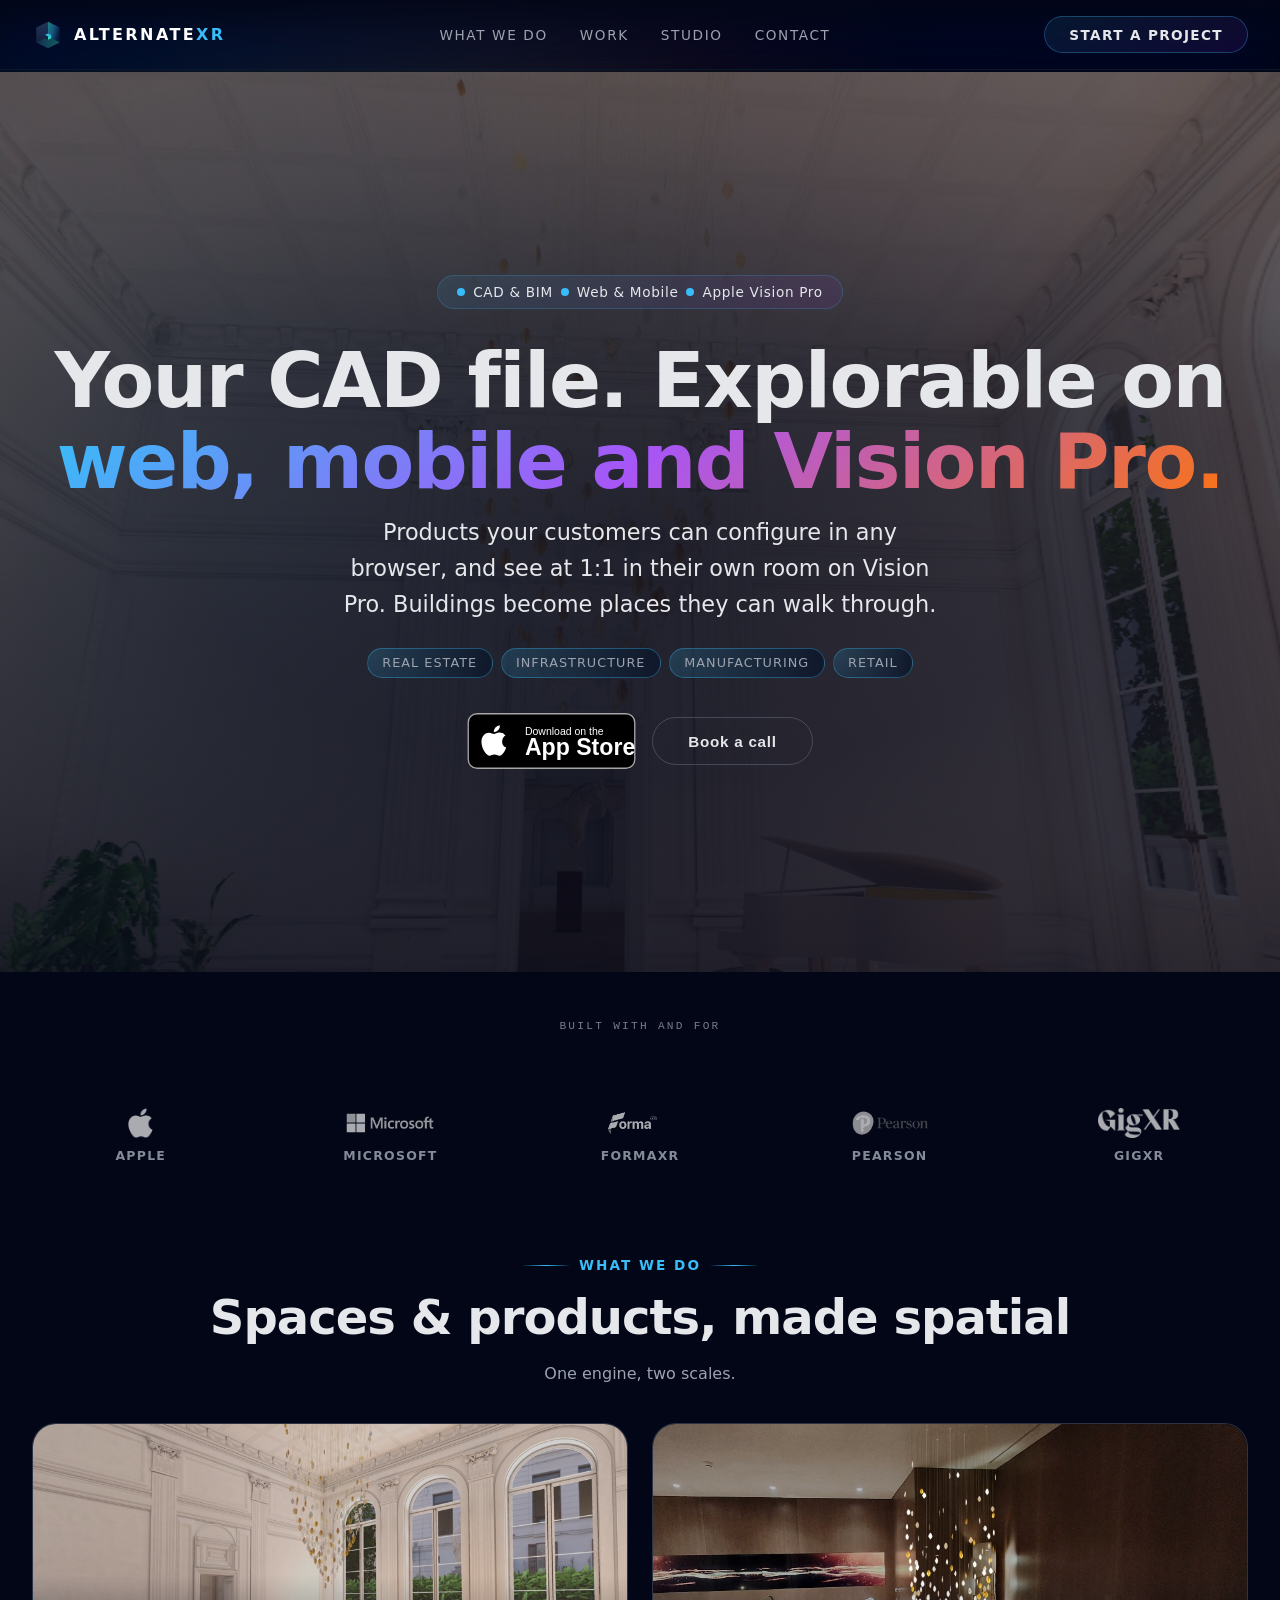
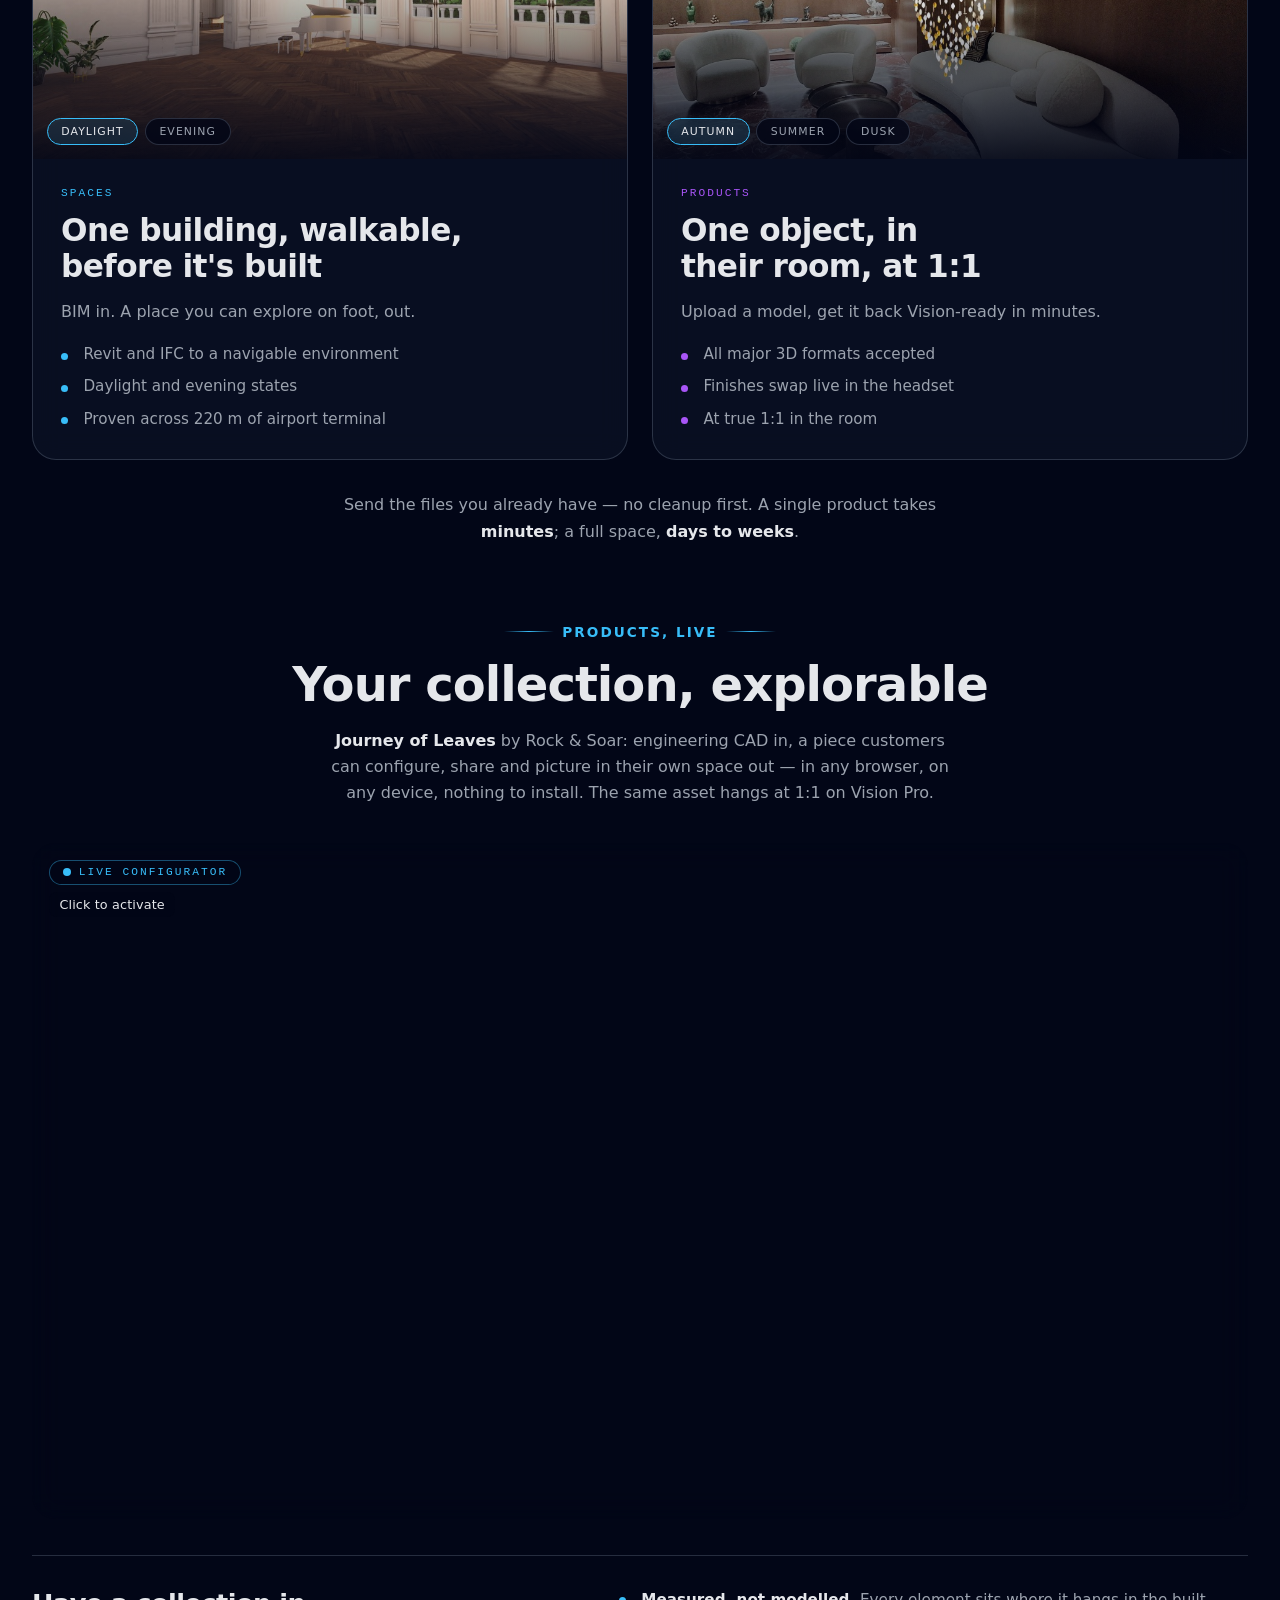
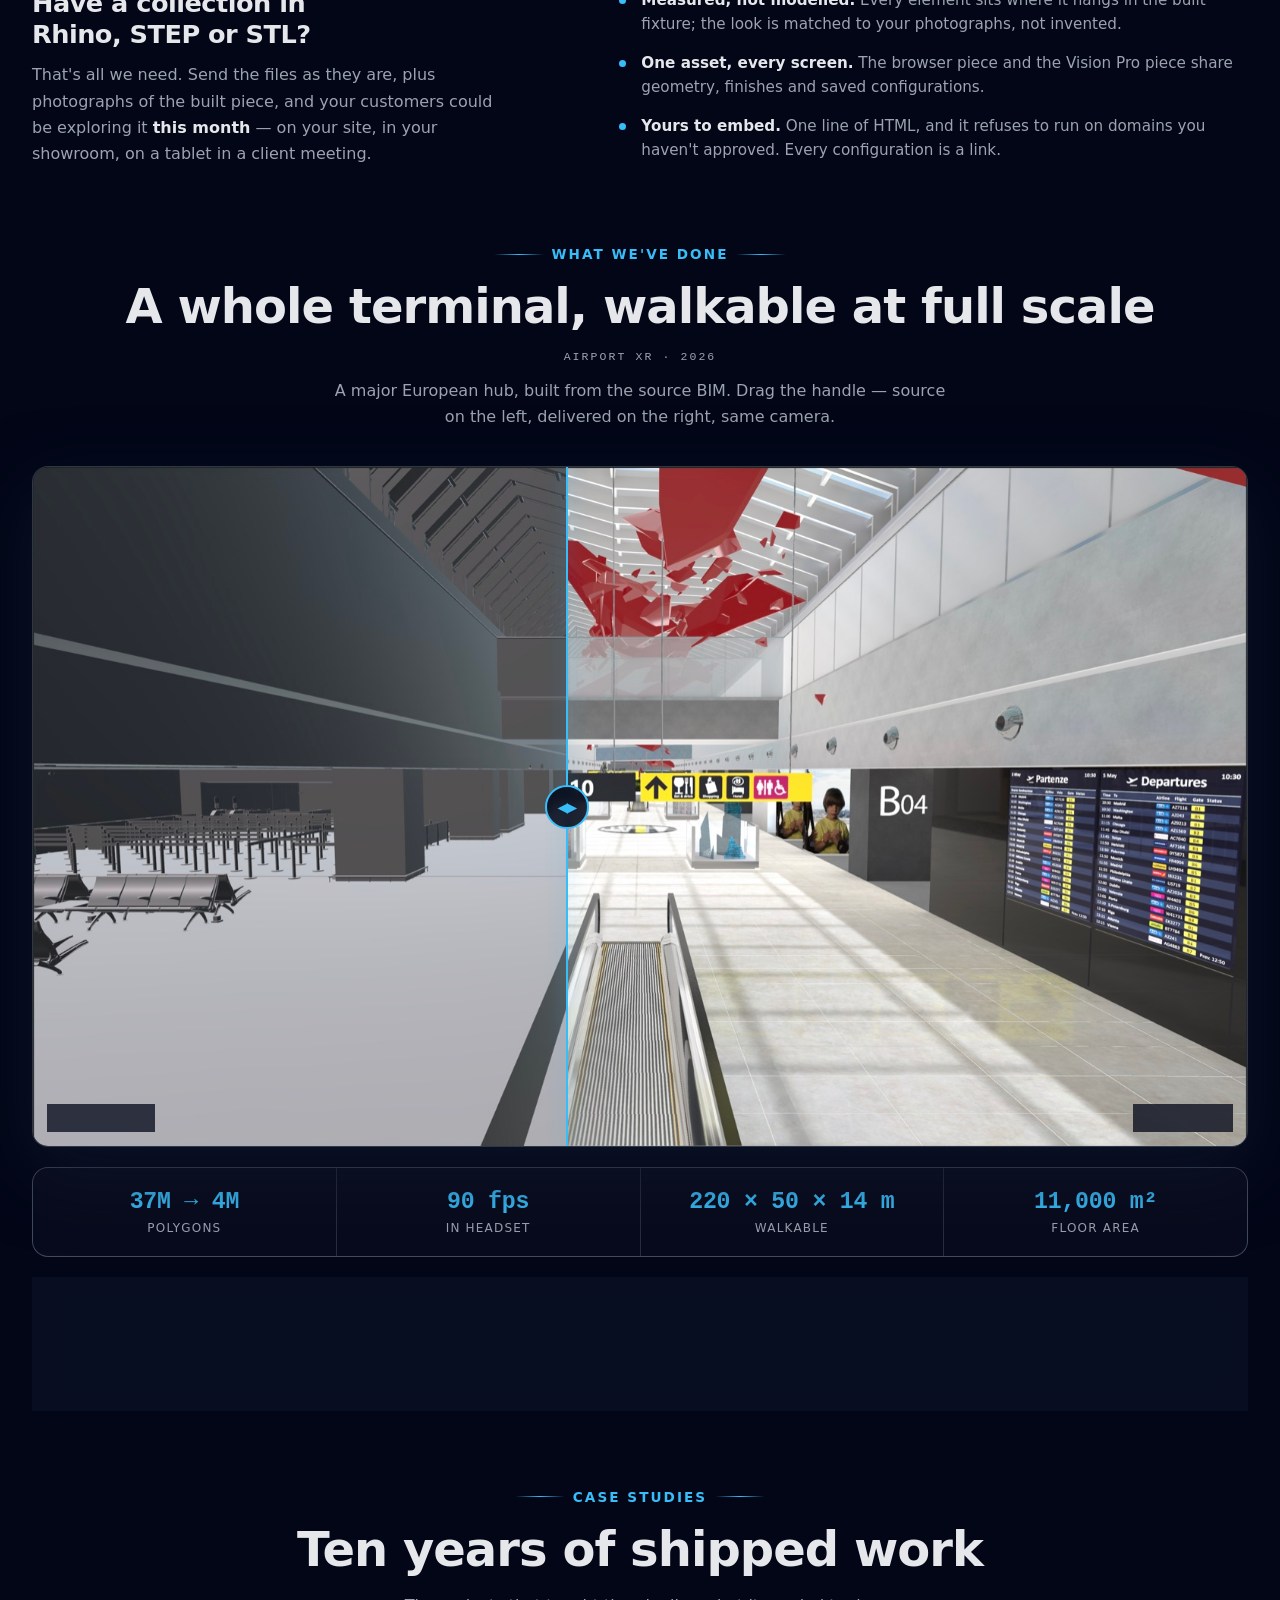
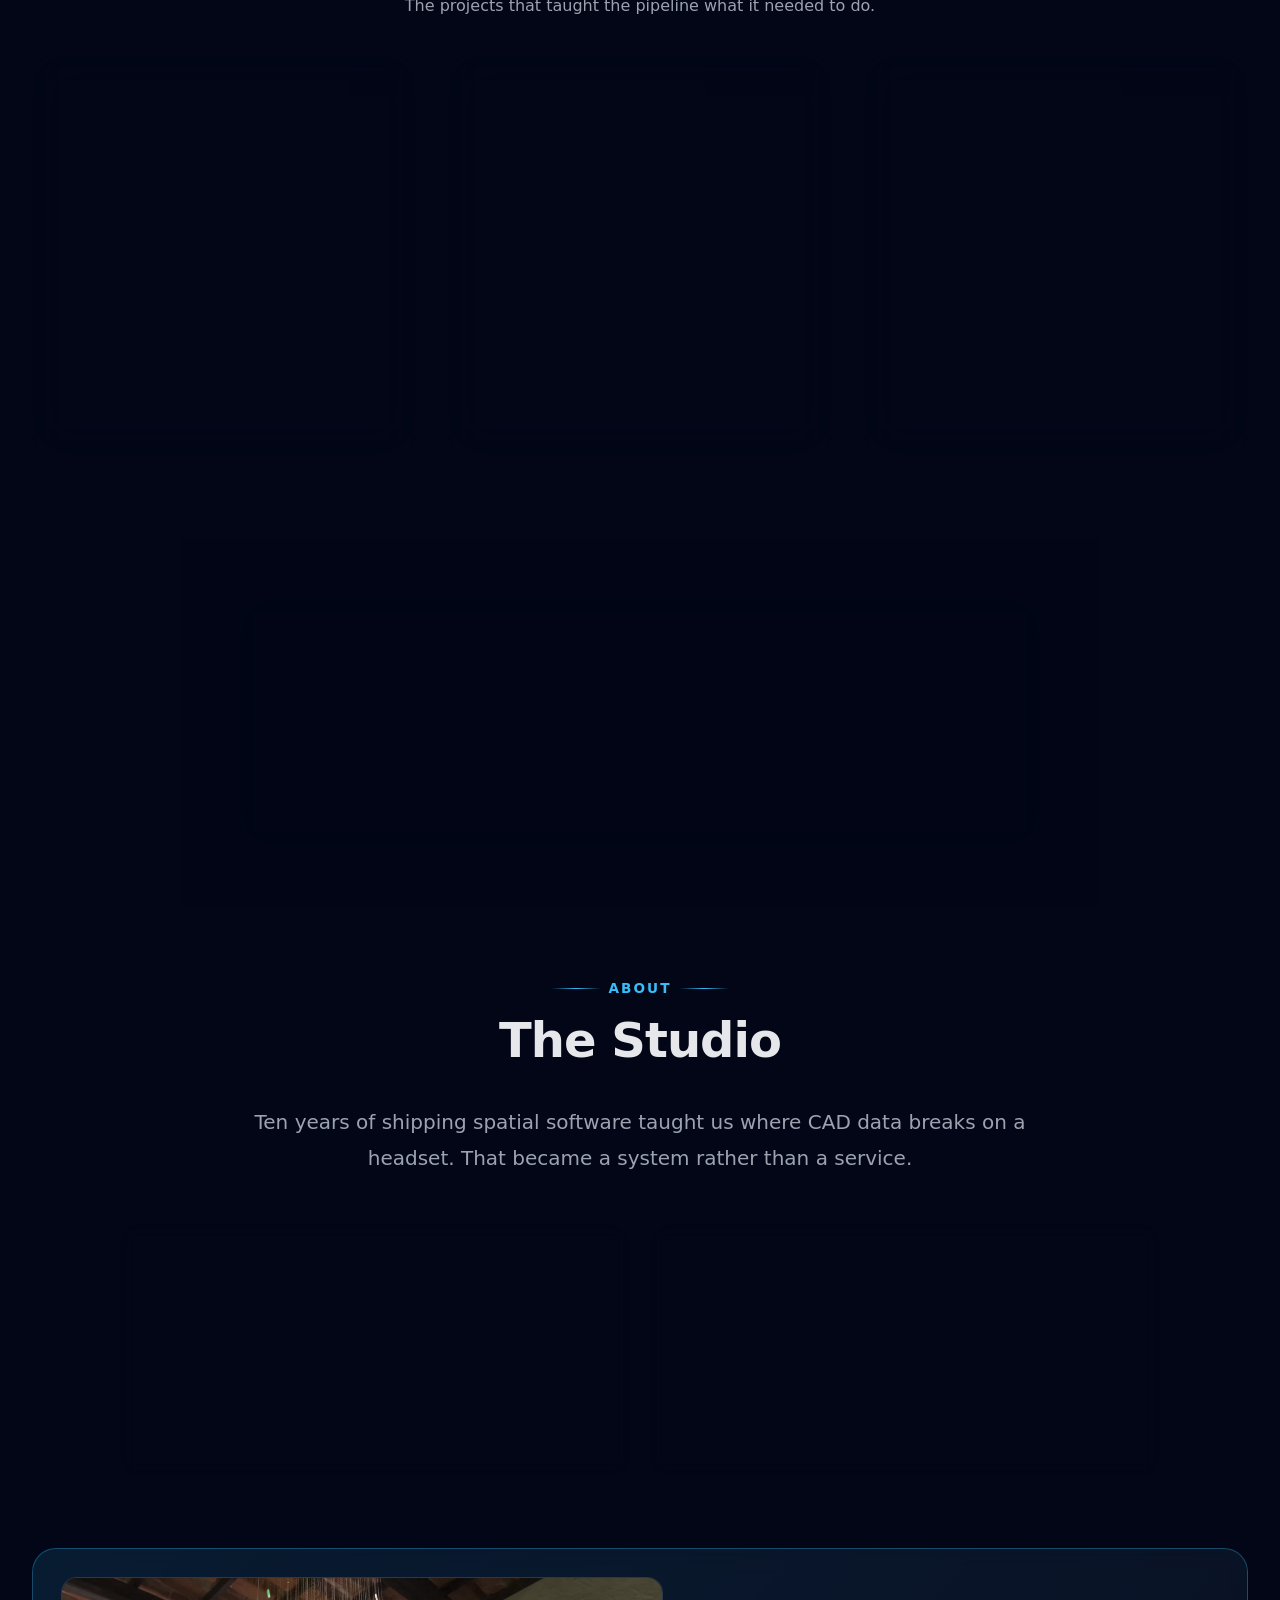
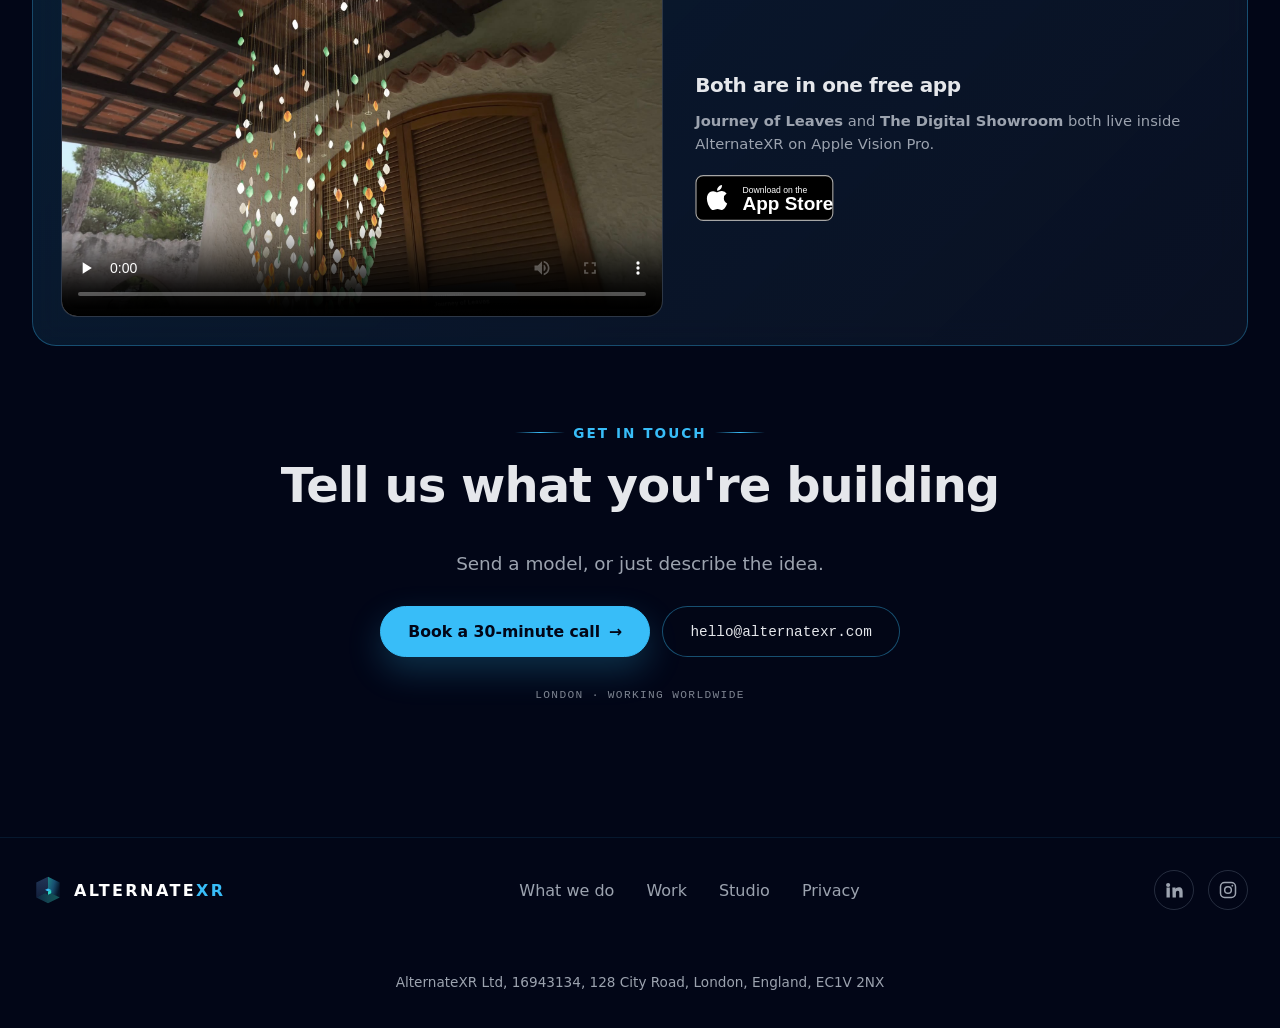
==== commit d6e5715c: "Embed the Journey of Leaves configurator; hero copy across web, mobile and Vision Pro" ====
--- a/index.html
+++ b/index.html
@@ -93,7 +93,7 @@
             "areaServed": "Worldwide"
         }
     </script>
-    <link rel="stylesheet" href="assets/site.css?v=202608041125">
+    <link rel="stylesheet" href="assets/site.css?v=202608261000">
 </head>
 
 <body id="top">
@@ -138,21 +138,21 @@
         <div class="hero-content">
             <div class="hero-badge">
                 <div class="badge-icon"></div>
-                <span>Apple Vision Pro</span>
-                <div class="badge-icon"></div>
                 <span>CAD &amp; BIM</span>
                 <div class="badge-icon"></div>
-                <span>AR &amp; VR</span>
+                <span>Web &amp; Mobile</span>
+                <div class="badge-icon"></div>
+                <span>Apple Vision Pro</span>
             </div>
 
             <h1 class="hero-heading">
-                Your CAD file. Walkable, at true scale,<br>
-                <span class="gradient-text">on Vision Pro.</span>
+                Your CAD file. Explorable on<br>
+                <span class="gradient-text">web, mobile and Vision Pro.</span>
             </h1>
 
             <p class="hero-subtitle">
-                Products land in your client's room at 1:1 in minutes. Buildings become
-                places they can walk through. Both are live in our free app.
+                Products your customers can configure in any browser, and see at 1:1 in
+                their own room on Vision Pro. Buildings become places they can walk through.
             </p>
             <div class="hero-capabilities">
                 <span class="hero-chip">Real Estate</span>
@@ -284,16 +284,65 @@
                         <ul class="avenue-points">
                             <li>All major 3D formats accepted</li>
                             <li>Finishes swap live in the headset</li>
-                            <li>You change them yourself, in a browser</li>
+                            <li>At true 1:1 in the room</li>
                         </ul>
                     </div>
                 </article>
             </div>
+
 
             <p class="avenues-note">
                 Send the files you already have &mdash; no cleanup first. A single product takes
                 <b>minutes</b>; a full space, <b>days to weeks</b>.
             </p>
+        </section>
+
+        <!-- Live demo: the Rock & Soar Journey of Leaves configurator, embedded. A click-to-activate
+             gate keeps the configurator from capturing the page scroll until asked;
+             it re-arms only once the frame has left the viewport. -->
+        <section class="section" id="live">
+            <div class="section-header section-header--tight">
+                <div class="section-eyebrow">Products, live</div>
+                <h2 class="section-title">Your collection, explorable</h2>
+                <p class="lede">
+                    <strong>Journey of Leaves</strong> by Rock &amp; Soar: engineering CAD in, a piece customers can configure,
+                    share and picture in their own space out &mdash; in any browser, on any device, nothing to
+                    install. The same asset hangs at 1:1 on Vision Pro.
+                </p>
+            </div>
+
+            <div class="live-card" id="liveCard">
+                <div class="live-frame" id="liveFrame">
+                    <iframe src="https://rockandsoar.alternatexr.com/jol/"
+        style="border:0;width:100%;aspect-ratio:4/3;min-height:480px;max-height:90vh"
+        allow="fullscreen" title="Journey of Leaves configurator by Rock &amp; Soar" loading="lazy"></iframe>
+                    <button type="button" class="live-gate" id="liveGate" aria-label="Activate the Journey of Leaves configurator"></button>
+                    <div class="live-badge" id="liveBadge" aria-live="polite">
+                        <span class="live-pill"><span class="live-dot" aria-hidden="true"></span>Live configurator</span>
+                        <span class="live-hint"><span class="idle"><span class="click">Click to activate</span><span class="tap">Tap to activate</span></span><span class="on"><span class="click">drag to orbit &middot; right-drag to pan &middot; scroll to zoom</span><span class="tap">drag to orbit &middot; two fingers to pan &middot; pinch to zoom</span></span></span>
+                    </div>
+                </div>
+                <div class="live-bar">
+                    <div class="live-attrib"><b>Journey of Leaves</b> &middot; Rock &amp; Soar<span class="long"> &middot; from the client's CAD</span></div>
+                    <a class="live-open" href="https://rockandsoar.alternatexr.com/jol/" target="_blank" rel="noopener">
+                        <span class="label">Open in a new tab</span><span class="arrow" aria-hidden="true">&nearr;</span>
+                    </a>
+                </div>
+            </div>
+
+            <div class="live-after">
+                <div class="live-after-lead">
+                    <h3>Have a collection in Rhino, STEP or STL?</h3>
+                    <p>That's all we need. Send the files as they are, plus photographs of the built piece,
+                        and your customers could be exploring it <b>this month</b> &mdash; on your site, in your
+                        showroom, on a tablet in a client meeting.</p>
+                </div>
+                <ul class="live-after-points">
+                    <li><b>Measured, not modelled.</b> Every element sits where it hangs in the built fixture; the look is matched to your photographs, not invented.</li>
+                    <li><b>One asset, every screen.</b> The browser piece and the Vision Pro piece share geometry, finishes and saved configurations.</li>
+                    <li><b>Yours to embed.</b> One line of HTML, and it refuses to run on domains you haven't approved. Every configuration is a link.</li>
+                </ul>
+            </div>
         </section>
 
         <!-- What we've done: the airport wipe, given its own section so the delivered
@@ -366,9 +415,6 @@
                 <h2 class="section-title">Ten years of shipped work</h2>
                 <p class="lede">The projects that taught the pipeline what it needed to do.</p>
             </div>
-
-            <!-- The airport flagship now leads "What we do" (see #avenues), so the
-                 claim and its proof are read together rather than 3,000px apart. -->
 
             <div class="work-grid">
                 <!-- FormaXR -->
@@ -646,7 +692,7 @@
         </div>
     </footer>
 
-    <script src="assets/site.js?v=202608041125" defer></script>
+    <script src="assets/site.js?v=202608261000" defer></script>
 </body>
 
 </html>
--- a/assets/site.css
+++ b/assets/site.css
@@ -10,7 +10,7 @@
     --radius-xl: 1.5rem;
     --shadow-card: 0 24px 70px rgba(15, 23, 42, 0.8);
     --max-width: 1280px;
-    color-scheme: light;
+    color-scheme: dark;
 }
 
 * {
@@ -3732,3 +3732,48 @@
         margin-inline: 0;
     }
 }
+
+/* --- live demo (Rock & Soar configurator embed) ------------------------- */
+/* live demo section: the Journey of Leaves configurator as a card, with a click-to-activate
+   gate so the configurator cannot capture the page scroll until asked. Sky accent only. */
+#live .lede strong{color:var(--text);font-weight:600}
+.live-card{border:1px solid var(--border);border-radius:var(--radius-xl);overflow:hidden;background:var(--panel);backdrop-filter:blur(14px);box-shadow:var(--shadow-card)}
+.live-frame{position:relative;width:100%;background:#0b1220;aspect-ratio:16/9;max-height:70vh;min-height:360px;overflow:hidden}
+.live-frame iframe{position:absolute;inset:0;width:100%!important;height:100%!important;aspect-ratio:auto!important;min-height:0!important;max-height:none!important;display:block;pointer-events:none}
+.live-card.is-active .live-frame iframe{pointer-events:auto}
+.live-gate{position:absolute;inset:0;z-index:2;border:0;padding:0;background:transparent;cursor:pointer;font:inherit}
+.live-gate:focus-visible{outline:2px solid var(--accent);outline-offset:-6px}
+.live-card.is-active .live-gate{display:none}
+.live-badge{position:absolute;left:1rem;top:1rem;z-index:3;display:flex;flex-direction:column;align-items:flex-start;gap:.45rem;pointer-events:none}
+.live-pill{display:inline-flex;align-items:center;gap:.5rem;padding:.35rem .8rem;border-radius:999px;border:1px solid rgba(56,189,248,.4);background:rgba(2,6,23,.72);backdrop-filter:blur(8px);font-family:var(--mono);font-size:.7rem;letter-spacing:.18em;text-transform:uppercase;color:var(--accent)}
+.live-dot{width:8px;height:8px;border-radius:50%;background:var(--accent);box-shadow:0 0 0 0 rgba(56,189,248,.6);animation:liveDot 2s ease-out infinite}
+@keyframes liveDot{0%{box-shadow:0 0 0 0 rgba(56,189,248,.6)}70%{box-shadow:0 0 0 9px rgba(56,189,248,0)}100%{box-shadow:0 0 0 0 rgba(56,189,248,0)}}
+.live-hint{display:inline-block;padding:.3rem .65rem;border-radius:.5rem;background:rgba(2,6,23,.6);backdrop-filter:blur(8px);font-size:.8rem;color:var(--text);letter-spacing:.01em;transition:opacity .25s ease}
+.live-hint .on,.live-hint .tap{display:none}
+.live-card.is-active .live-hint .idle{display:none}
+.live-card.is-active .live-hint .on{display:inline}
+.live-card.is-active .live-hint{color:var(--muted)}
+@media(hover:none) and (pointer:coarse){.live-hint .click{display:none}.live-hint .tap{display:inline}.live-card.is-active .live-hint .idle .tap{display:none}}
+.live-bar{display:flex;align-items:center;justify-content:space-between;gap:1rem;padding:.85rem 1.25rem;border-top:1px solid var(--border)}
+.live-attrib{font-family:var(--mono);font-size:.72rem;letter-spacing:.14em;text-transform:uppercase;color:var(--muted);white-space:nowrap;overflow:hidden;text-overflow:ellipsis}
+.live-attrib b{color:var(--text);font-weight:600}
+.live-open{display:inline-flex;align-items:center;gap:.45rem;flex:0 0 auto;font-weight:600;font-size:.9rem;color:var(--accent);white-space:nowrap}
+.live-open .arrow{transition:transform .25s ease}.live-open:hover .arrow{transform:translate(2px,-2px)}
+.live-open:focus-visible{outline:2px solid var(--accent);outline-offset:4px;border-radius:3px}
+.live-after{display:grid;grid-template-columns:1fr 1.15fr;gap:2.5rem;align-items:start;margin-top:2.25rem;padding-top:2rem;border-top:1px solid var(--border)}
+.live-after h3{font-size:clamp(1.3rem,2.2vw,1.6rem);font-weight:700;letter-spacing:-.02em;line-height:1.2;text-wrap:balance}
+.live-after-lead p{margin-top:.8rem;color:var(--muted);line-height:1.65;max-width:46ch}
+.live-after-lead p b{color:var(--text);font-weight:600}
+.live-after-points{list-style:none;display:grid;gap:.9rem}
+.live-after-points li{position:relative;padding-left:1.4rem;color:var(--muted);line-height:1.6;font-size:.95rem}
+.live-after-points li::before{content:"";position:absolute;left:0;top:.62em;width:7px;height:7px;border-radius:50%;background:var(--accent)}
+.live-after-points b{color:var(--text);font-weight:600}
+@media(max-width:768px){
+    .live-card{margin-inline:-1rem;border-radius:var(--radius-lg)}
+    .live-frame{aspect-ratio:3/4;max-height:78vh;min-height:0}
+    .live-bar{padding:.75rem 1.75rem}
+    .live-open .label{display:none}
+    .live-attrib .long{display:none}
+    .live-after{grid-template-columns:1fr;gap:1.5rem;margin-top:1.75rem}
+}
+@media(prefers-reduced-motion:reduce){.live-dot{animation:none}.live-gate,.live-open .arrow{transition:none}}
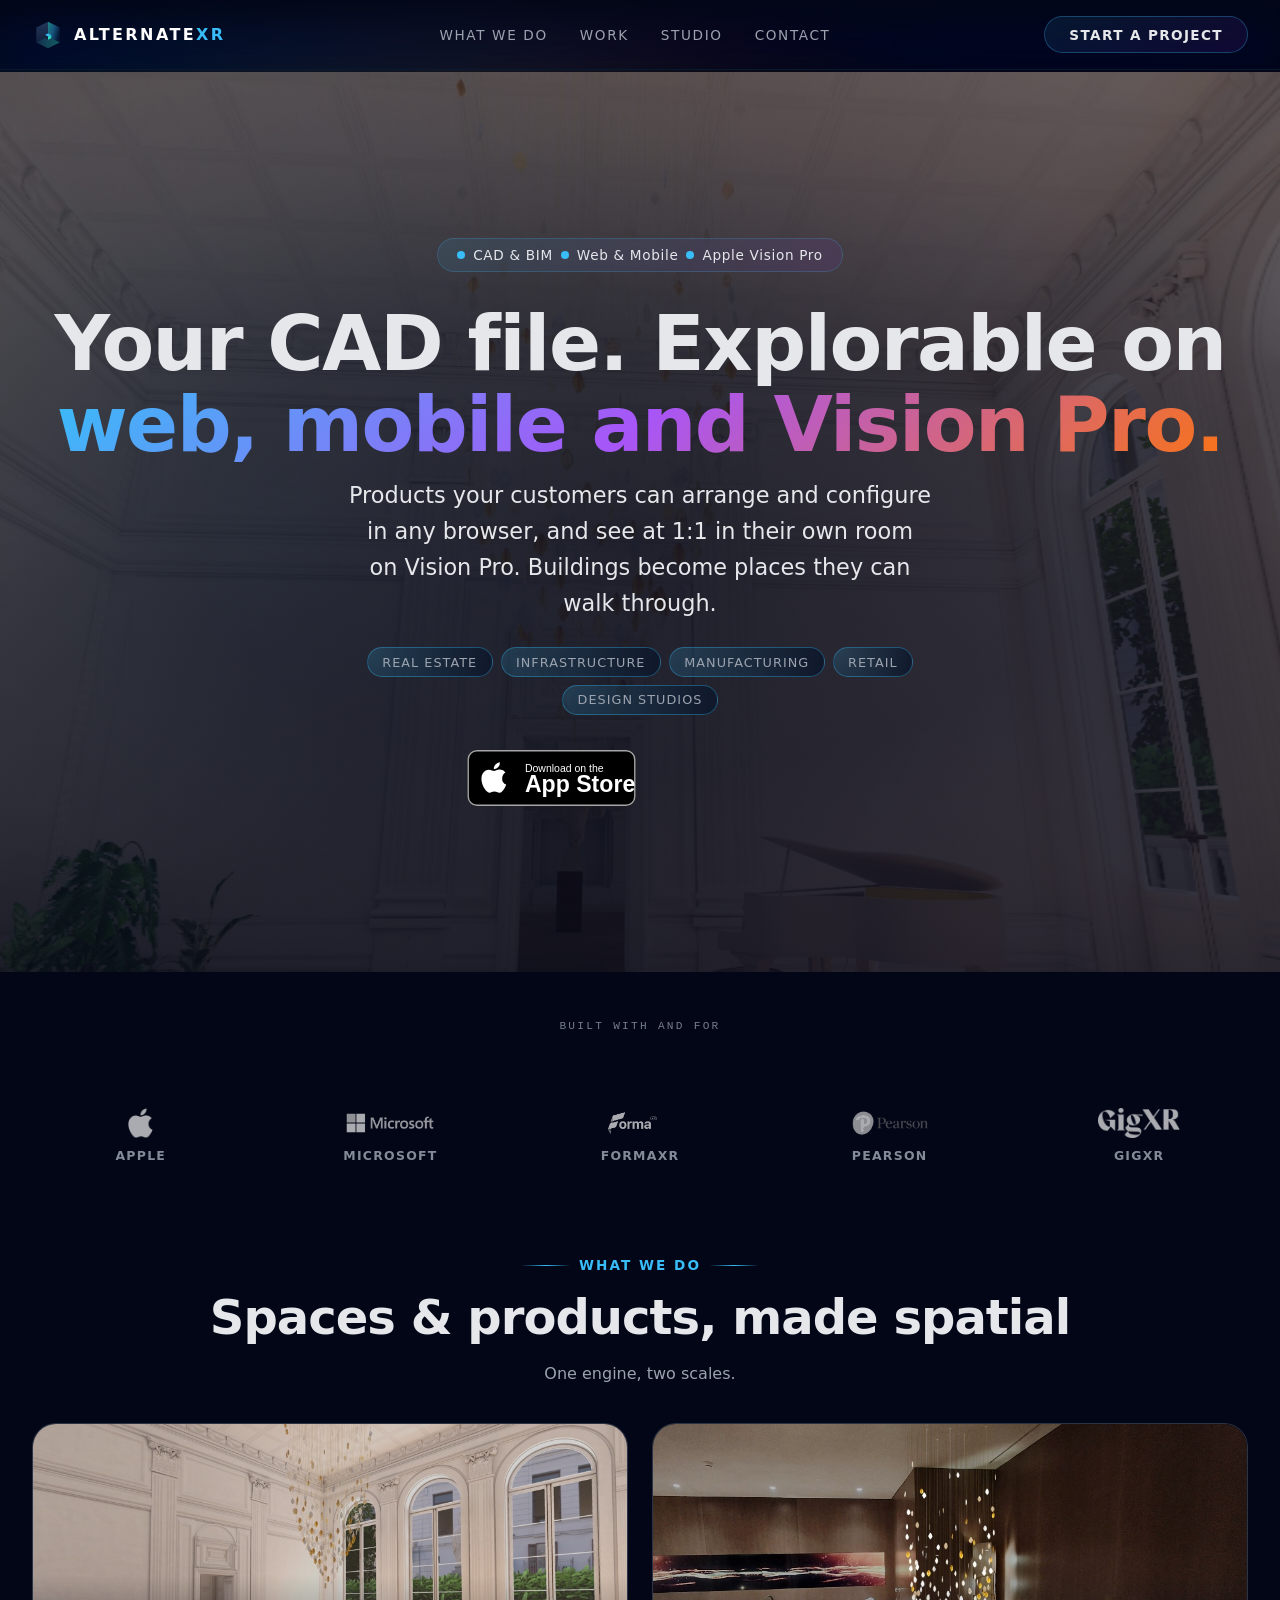
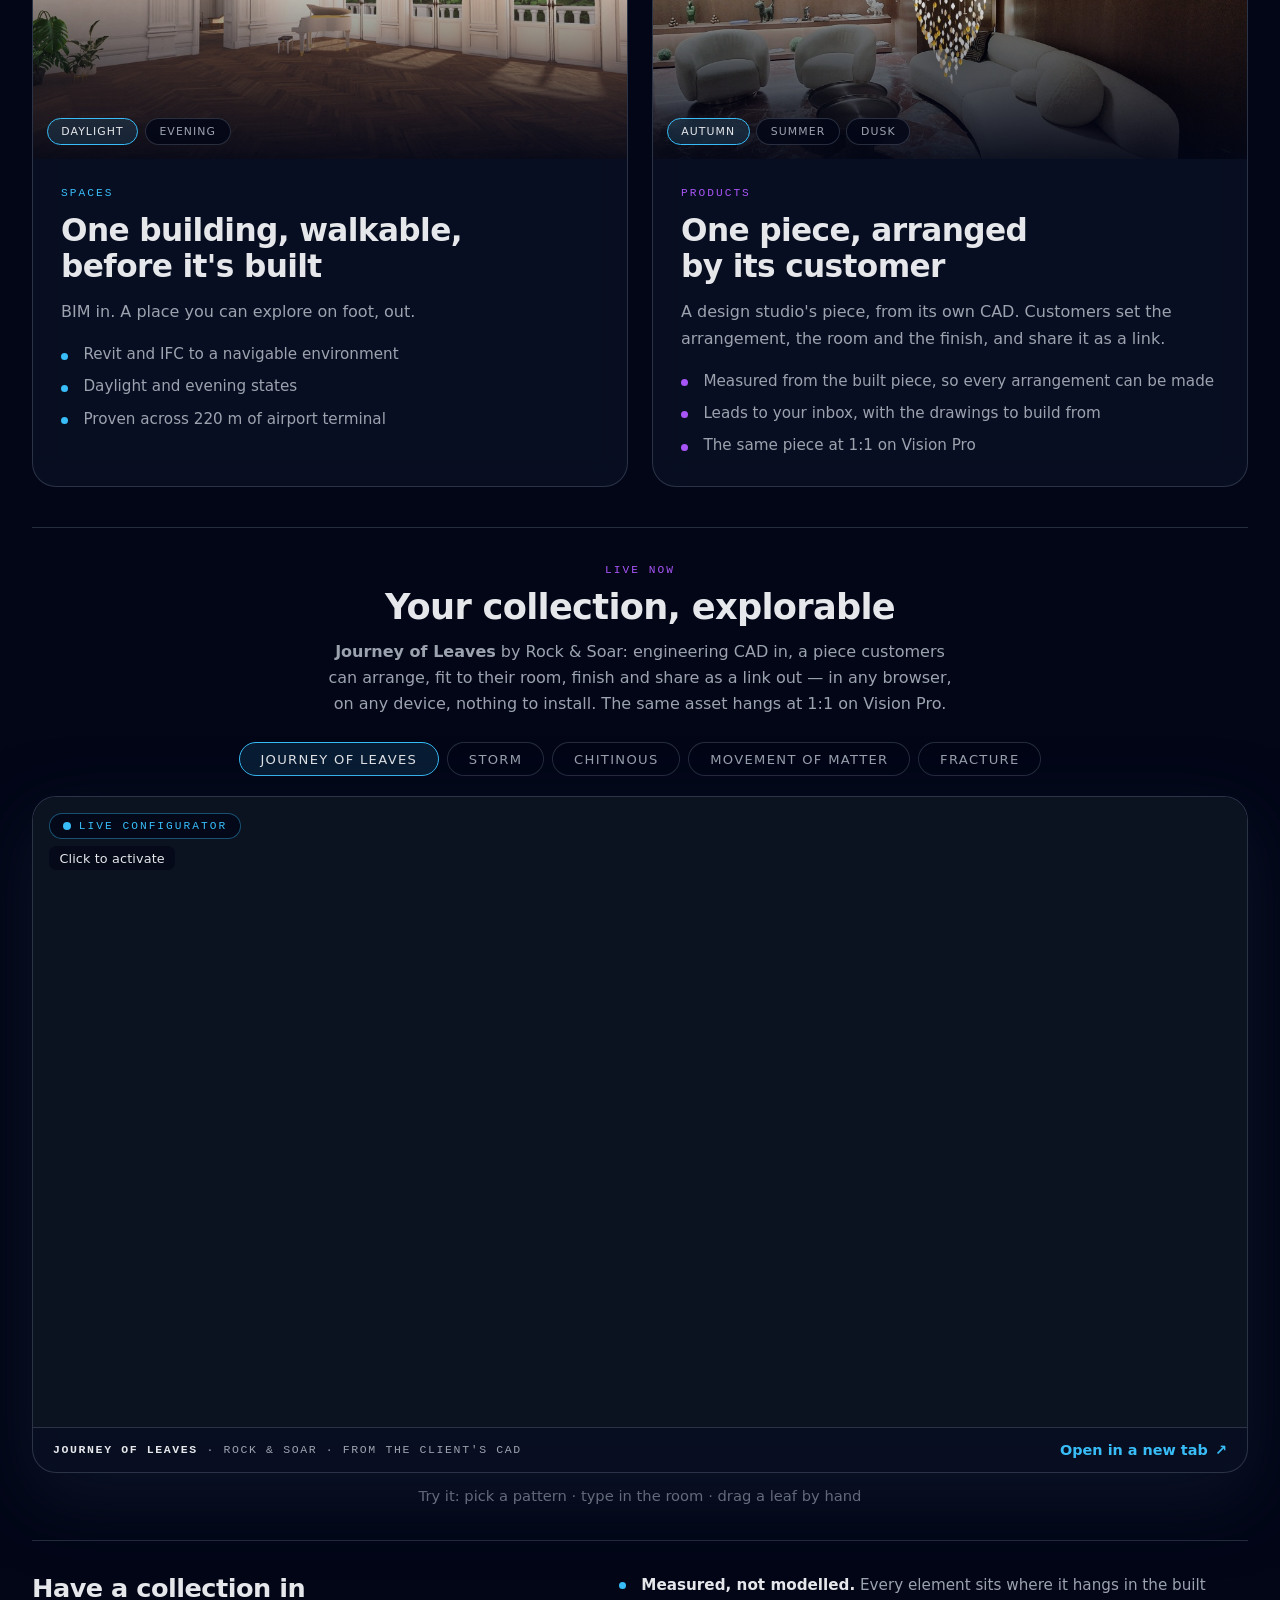
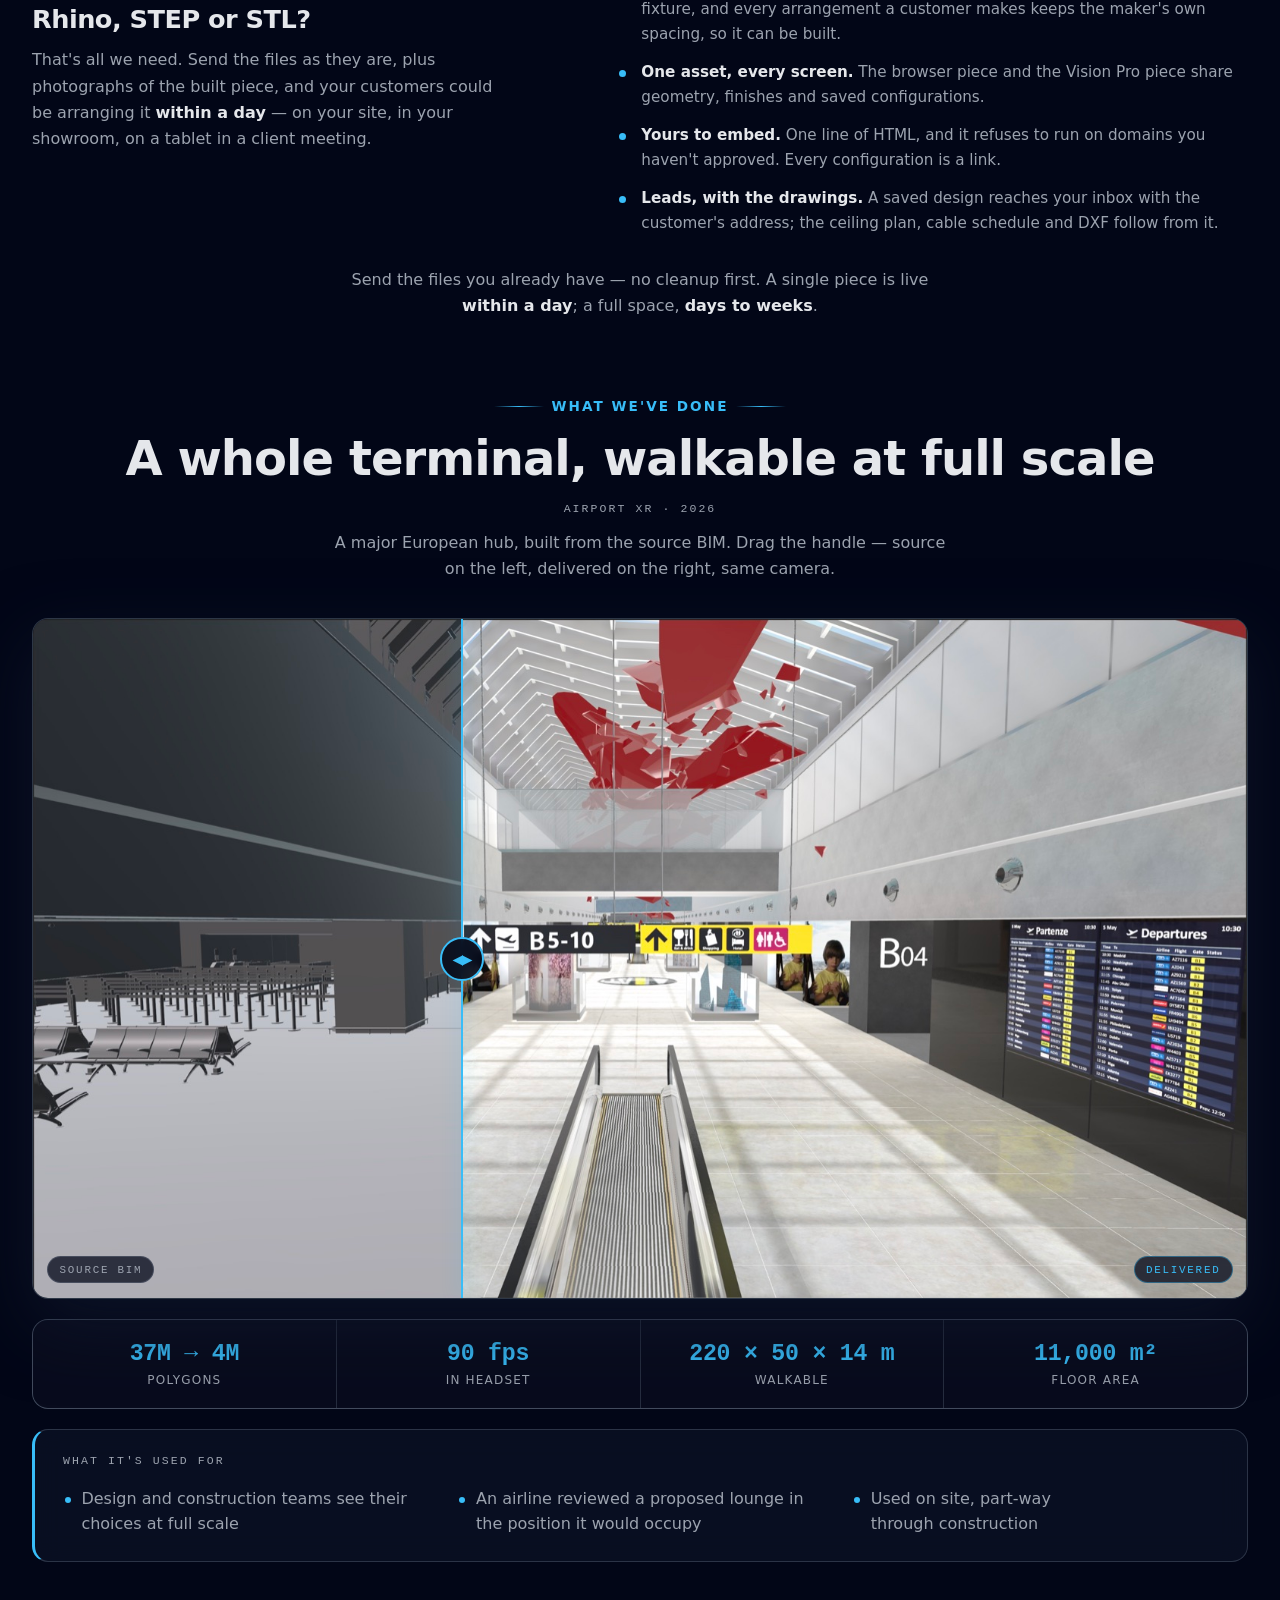
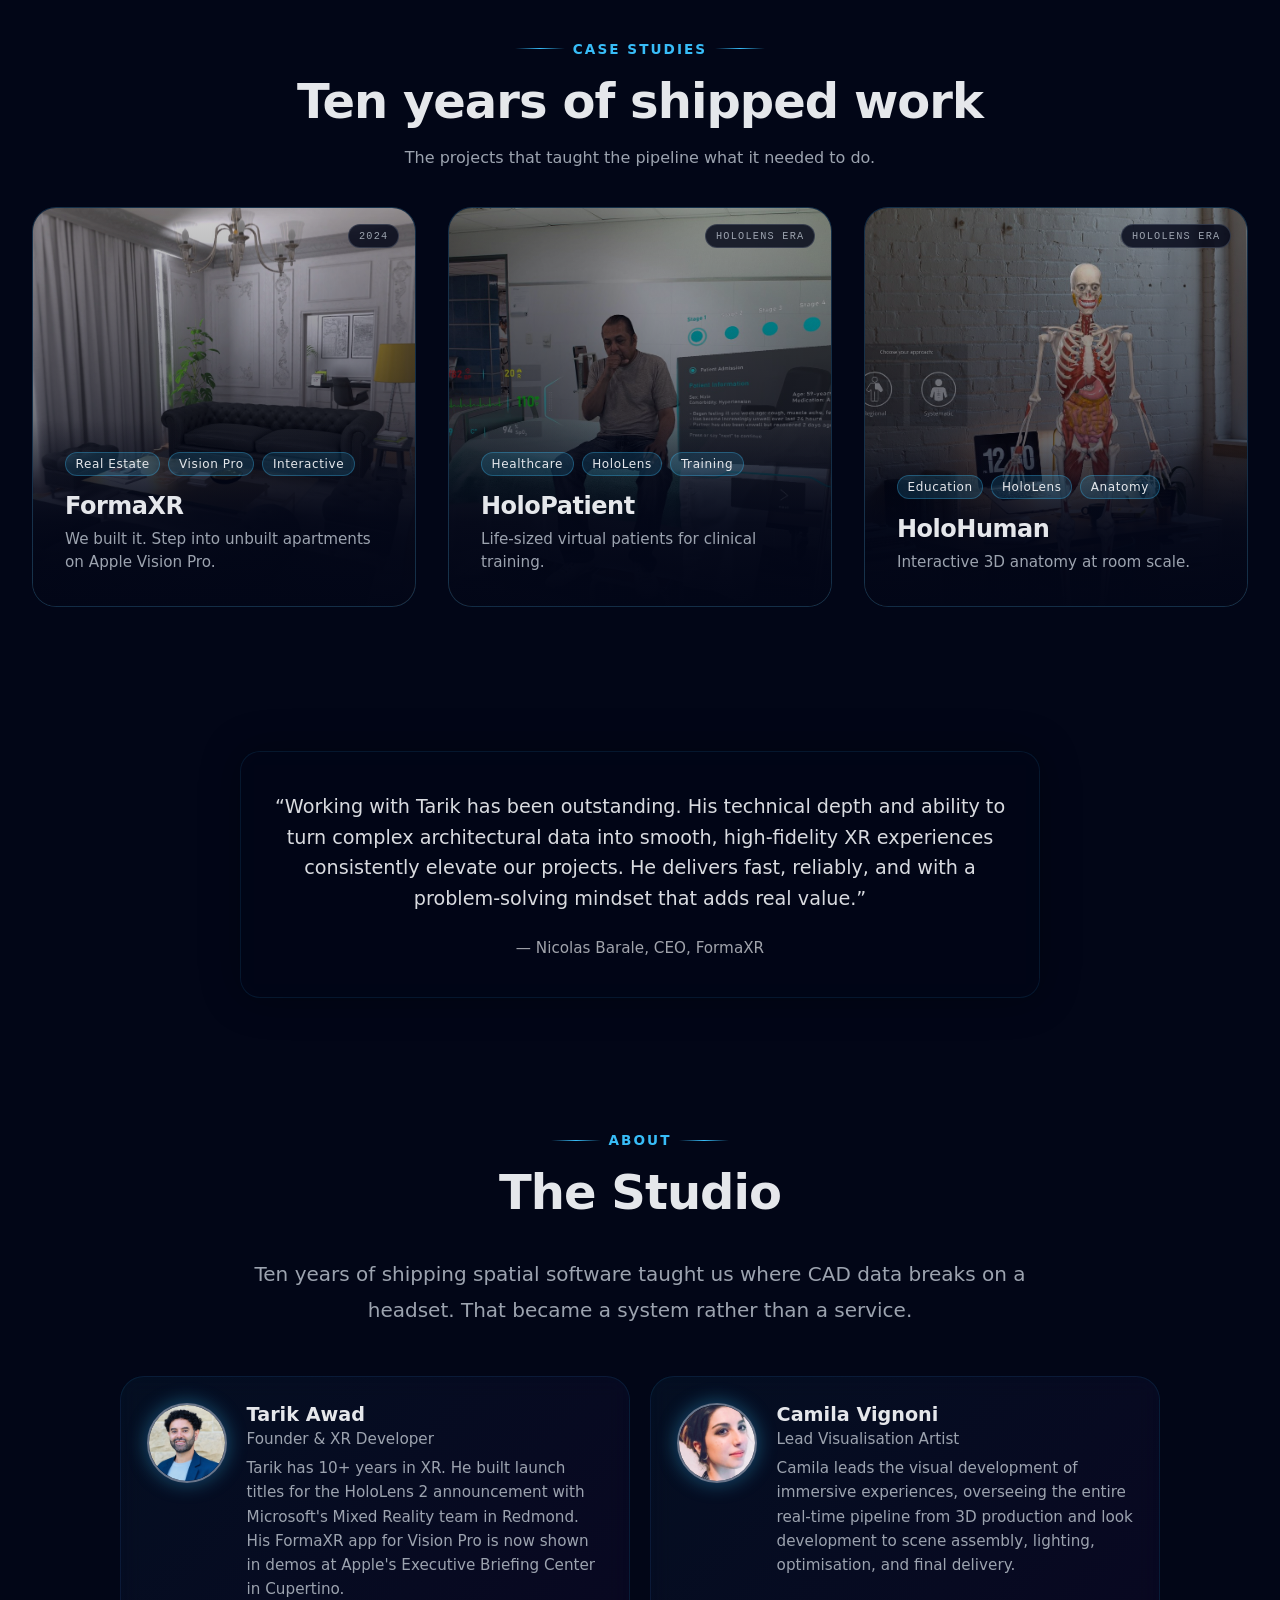
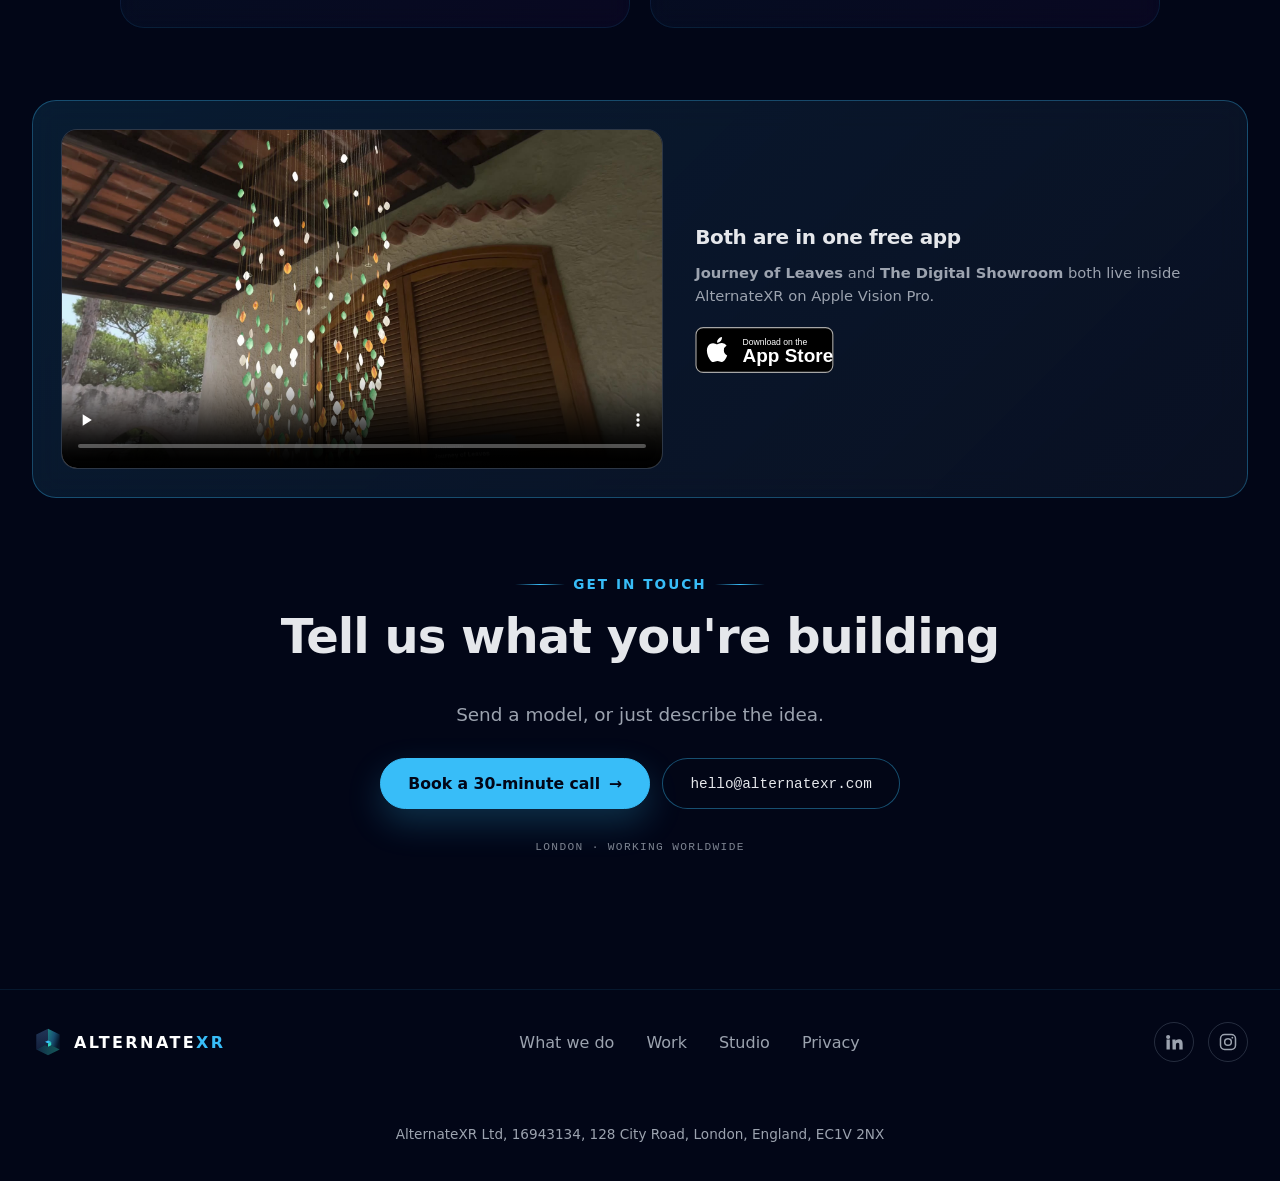
==== commit 10452f5d: "Live configurator folded into What we do: five-piece switcher, Products card rewritten for design st" ====
--- a/index.html
+++ b/index.html
@@ -93,7 +93,7 @@
             "areaServed": "Worldwide"
         }
     </script>
-    <link rel="stylesheet" href="assets/site.css?v=202608261000">
+    <link rel="stylesheet" href="assets/site.css?v=202609031728">
 </head>
 
 <body id="top">
@@ -151,7 +151,7 @@
             </h1>
 
             <p class="hero-subtitle">
-                Products your customers can configure in any browser, and see at 1:1 in
+                Products your customers can arrange and configure in any browser, and see at 1:1 in
                 their own room on Vision Pro. Buildings become places they can walk through.
             </p>
             <div class="hero-capabilities">
@@ -159,6 +159,7 @@
                 <span class="hero-chip">Infrastructure</span>
                 <span class="hero-chip">Manufacturing</span>
                 <span class="hero-chip">Retail</span>
+                <span class="hero-chip">Design Studios</span>
             </div>
             <div class="hero-cta-group">
                 <a class="appstore-badge" href="https://apps.apple.com/gb/app/alternatexr/id6792300997"
@@ -277,73 +278,81 @@
                     </div>
                     <div class="avenue-body">
                         <div class="avenue-kicker">Products</div>
-                        <h3 class="avenue-title">One object, in their room, at 1:1</h3>
+                        <h3 class="avenue-title">One piece, arranged by its customer</h3>
                         <p class="avenue-text">
-                            Upload a model, get it back Vision-ready in minutes.
+                            A design studio's piece, from its own CAD. Customers set the arrangement, the room and the finish, and share it as a link.
                         </p>
                         <ul class="avenue-points">
-                            <li>All major 3D formats accepted</li>
-                            <li>Finishes swap live in the headset</li>
-                            <li>At true 1:1 in the room</li>
+                            <li>Measured from the built piece, so every arrangement can be made</li>
+                            <li>Leads to your inbox, with the drawings to build from</li>
+                            <li>The same piece at 1:1 on Vision Pro</li>
                         </ul>
                     </div>
                 </article>
             </div>
 
 
+                        
+            <div class="live-sub" id="live">
+                <div class="live-sub-head">
+                    <div class="avenue-kicker">Live now</div>
+                    <h3 class="live-sub-title">Your collection, explorable</h3>
+                    <p class="live-sub-lede"><strong id="liveLedeName">Journey of Leaves</strong> by Rock &amp; Soar: engineering CAD in, a piece customers can arrange,
+                        fit to their room, finish and share as a link out &mdash; in any browser, on any device, nothing to install.
+                        The same asset hangs at 1:1 on Vision Pro.</p>
+                </div>
+                <div class="live-switch" role="group" aria-label="Choose a piece">
+                    <button type="button" class="state-btn" aria-pressed="true" data-piece="jol">Journey of Leaves</button>
+                    <button type="button" class="state-btn" aria-pressed="false" data-piece="storm">Storm</button>
+                    <button type="button" class="state-btn" aria-pressed="false" data-piece="chitinous">Chitinous</button>
+                    <button type="button" class="state-btn" aria-pressed="false" data-piece="mom">Movement of Matter</button>
+                    <button type="button" class="state-btn" aria-pressed="false" data-piece="fracture">Fracture</button>
+                </div>
+                <div class="live-card" id="liveCard">
+                    <div class="live-frame" id="liveFrame">
+                        <iframe src="https://rockandsoar.alternatexr.com/jol/"
+            style="border:0;width:100%;aspect-ratio:4/3;min-height:480px;max-height:90vh"
+            allow="fullscreen" title="Configurator by Rock &amp; Soar" loading="lazy"></iframe>
+                        <button type="button" class="live-gate" id="liveGate" aria-label="Activate the configurator"></button>
+                        <div class="live-badge" id="liveBadge" aria-live="polite">
+                            <span class="live-pill"><span class="live-dot" aria-hidden="true"></span>Live configurator</span>
+                            <span class="live-hint"><span class="idle"><span class="click">Click to activate</span><span class="tap">Tap to activate</span></span><span class="on"><span class="click">drag to orbit &middot; right-drag to pan &middot; scroll to zoom</span><span class="tap">drag to orbit &middot; two fingers to pan &middot; pinch to zoom</span></span></span>
+                        </div>
+                    </div>
+                    <div class="live-bar">
+                        <div class="live-attrib"><b id="liveName">Journey of Leaves</b> &middot; Rock &amp; Soar<span class="long"> &middot; from the client's CAD</span></div>
+                        <a class="live-open" id="liveOpen" href="https://rockandsoar.alternatexr.com/jol/" target="_blank" rel="noopener">
+                            <span class="label">Open in a new tab</span><span class="arrow" aria-hidden="true">&nearr;</span>
+                        </a>
+                    </div>
+                </div>
+                <p class="live-try">Try it: pick a pattern &middot; type in the room &middot; drag a <span id="liveNoun">leaf</span> by hand</p>
+                <div class="live-after">
+                    <div class="live-after-lead">
+                        <h3>Have a collection in Rhino, STEP or STL?</h3>
+                        <p>That's all we need. Send the files as they are, plus photographs of the built piece,
+                            and your customers could be arranging it <b>within a day</b> &mdash; on your site, in your
+                            showroom, on a tablet in a client meeting.</p>
+                    </div>
+                    <ul class="live-after-points">
+                        <li><b>Measured, not modelled.</b> Every element sits where it hangs in the built fixture, and every arrangement a customer makes keeps the maker's own spacing, so it can be built.</li>
+                        <li><b>One asset, every screen.</b> The browser piece and the Vision Pro piece share geometry, finishes and saved configurations.</li>
+                        <li><b>Yours to embed.</b> One line of HTML, and it refuses to run on domains you haven't approved. Every configuration is a link.</li>
+                        <li><b>Leads, with the drawings.</b> A saved design reaches your inbox with the customer's address; the ceiling plan, cable schedule and DXF follow from it.</li>
+                    </ul>
+                </div>
+            </div>
+
             <p class="avenues-note">
-                Send the files you already have &mdash; no cleanup first. A single product takes
-                <b>minutes</b>; a full space, <b>days to weeks</b>.
+                Send the files you already have &mdash; no cleanup first. A single piece is live
+                <b>within a day</b>; a full space, <b>days to weeks</b>.
             </p>
         </section>
 
         <!-- Live demo: the Rock & Soar Journey of Leaves configurator, embedded. A click-to-activate
              gate keeps the configurator from capturing the page scroll until asked;
              it re-arms only once the frame has left the viewport. -->
-        <section class="section" id="live">
-            <div class="section-header section-header--tight">
-                <div class="section-eyebrow">Products, live</div>
-                <h2 class="section-title">Your collection, explorable</h2>
-                <p class="lede">
-                    <strong>Journey of Leaves</strong> by Rock &amp; Soar: engineering CAD in, a piece customers can configure,
-                    share and picture in their own space out &mdash; in any browser, on any device, nothing to
-                    install. The same asset hangs at 1:1 on Vision Pro.
-                </p>
-            </div>
-
-            <div class="live-card" id="liveCard">
-                <div class="live-frame" id="liveFrame">
-                    <iframe src="https://rockandsoar.alternatexr.com/jol/"
-        style="border:0;width:100%;aspect-ratio:4/3;min-height:480px;max-height:90vh"
-        allow="fullscreen" title="Journey of Leaves configurator by Rock &amp; Soar" loading="lazy"></iframe>
-                    <button type="button" class="live-gate" id="liveGate" aria-label="Activate the Journey of Leaves configurator"></button>
-                    <div class="live-badge" id="liveBadge" aria-live="polite">
-                        <span class="live-pill"><span class="live-dot" aria-hidden="true"></span>Live configurator</span>
-                        <span class="live-hint"><span class="idle"><span class="click">Click to activate</span><span class="tap">Tap to activate</span></span><span class="on"><span class="click">drag to orbit &middot; right-drag to pan &middot; scroll to zoom</span><span class="tap">drag to orbit &middot; two fingers to pan &middot; pinch to zoom</span></span></span>
-                    </div>
-                </div>
-                <div class="live-bar">
-                    <div class="live-attrib"><b>Journey of Leaves</b> &middot; Rock &amp; Soar<span class="long"> &middot; from the client's CAD</span></div>
-                    <a class="live-open" href="https://rockandsoar.alternatexr.com/jol/" target="_blank" rel="noopener">
-                        <span class="label">Open in a new tab</span><span class="arrow" aria-hidden="true">&nearr;</span>
-                    </a>
-                </div>
-            </div>
-
-            <div class="live-after">
-                <div class="live-after-lead">
-                    <h3>Have a collection in Rhino, STEP or STL?</h3>
-                    <p>That's all we need. Send the files as they are, plus photographs of the built piece,
-                        and your customers could be exploring it <b>this month</b> &mdash; on your site, in your
-                        showroom, on a tablet in a client meeting.</p>
-                </div>
-                <ul class="live-after-points">
-                    <li><b>Measured, not modelled.</b> Every element sits where it hangs in the built fixture; the look is matched to your photographs, not invented.</li>
-                    <li><b>One asset, every screen.</b> The browser piece and the Vision Pro piece share geometry, finishes and saved configurations.</li>
-                    <li><b>Yours to embed.</b> One line of HTML, and it refuses to run on domains you haven't approved. Every configuration is a link.</li>
-                </ul>
-            </div>
-        </section>
+        
 
         <!-- What we've done: the airport wipe, given its own section so the delivered
              work reads as a counterpart to "What we do" rather than a footnote to it. -->
@@ -692,7 +701,7 @@
         </div>
     </footer>
 
-    <script src="assets/site.js?v=202608261000" defer></script>
+    <script src="assets/site.js?v=202609031728" defer></script>
 </body>
 
 </html>
--- a/assets/site.css
+++ b/assets/site.css
@@ -3777,3 +3777,13 @@
     .live-after{grid-template-columns:1fr;gap:1.5rem;margin-top:1.75rem}
 }
 @media(prefers-reduced-motion:reduce){.live-dot{animation:none}.live-gate,.live-open .arrow{transition:none}}
+
+/* Products, live — now a sub-section of "What we do", under the Products avenue */
+.live-sub{margin-top:2.5rem;padding-top:2.25rem;border-top:1px solid var(--border)}
+.live-sub-head{text-align:center;display:flex;flex-direction:column;align-items:center;gap:.7rem;margin-bottom:1.5rem}
+.live-sub-head .avenue-kicker{color:var(--violet)}
+.live-sub-title{font-size:clamp(1.6rem,3vw,2.2rem);font-weight:700;letter-spacing:-.02em;line-height:1.15;text-wrap:balance;margin:0}
+.live-sub-lede{max-width:62ch;margin:0;color:var(--muted);line-height:1.65;text-wrap:pretty}
+.live-switch{display:flex;flex-wrap:wrap;justify-content:center;gap:.5rem;margin:0 0 1.25rem}
+.live-try{text-align:center;color:var(--muted);margin:.9rem 0 0;font-size:.92rem}
+@media (max-width:640px){.live-switch{flex-wrap:nowrap;overflow-x:auto;justify-content:flex-start;padding:0 0 .4rem;scrollbar-width:none;-webkit-overflow-scrolling:touch}.live-switch::-webkit-scrollbar{display:none}.live-switch .state-btn{flex:0 0 auto}}
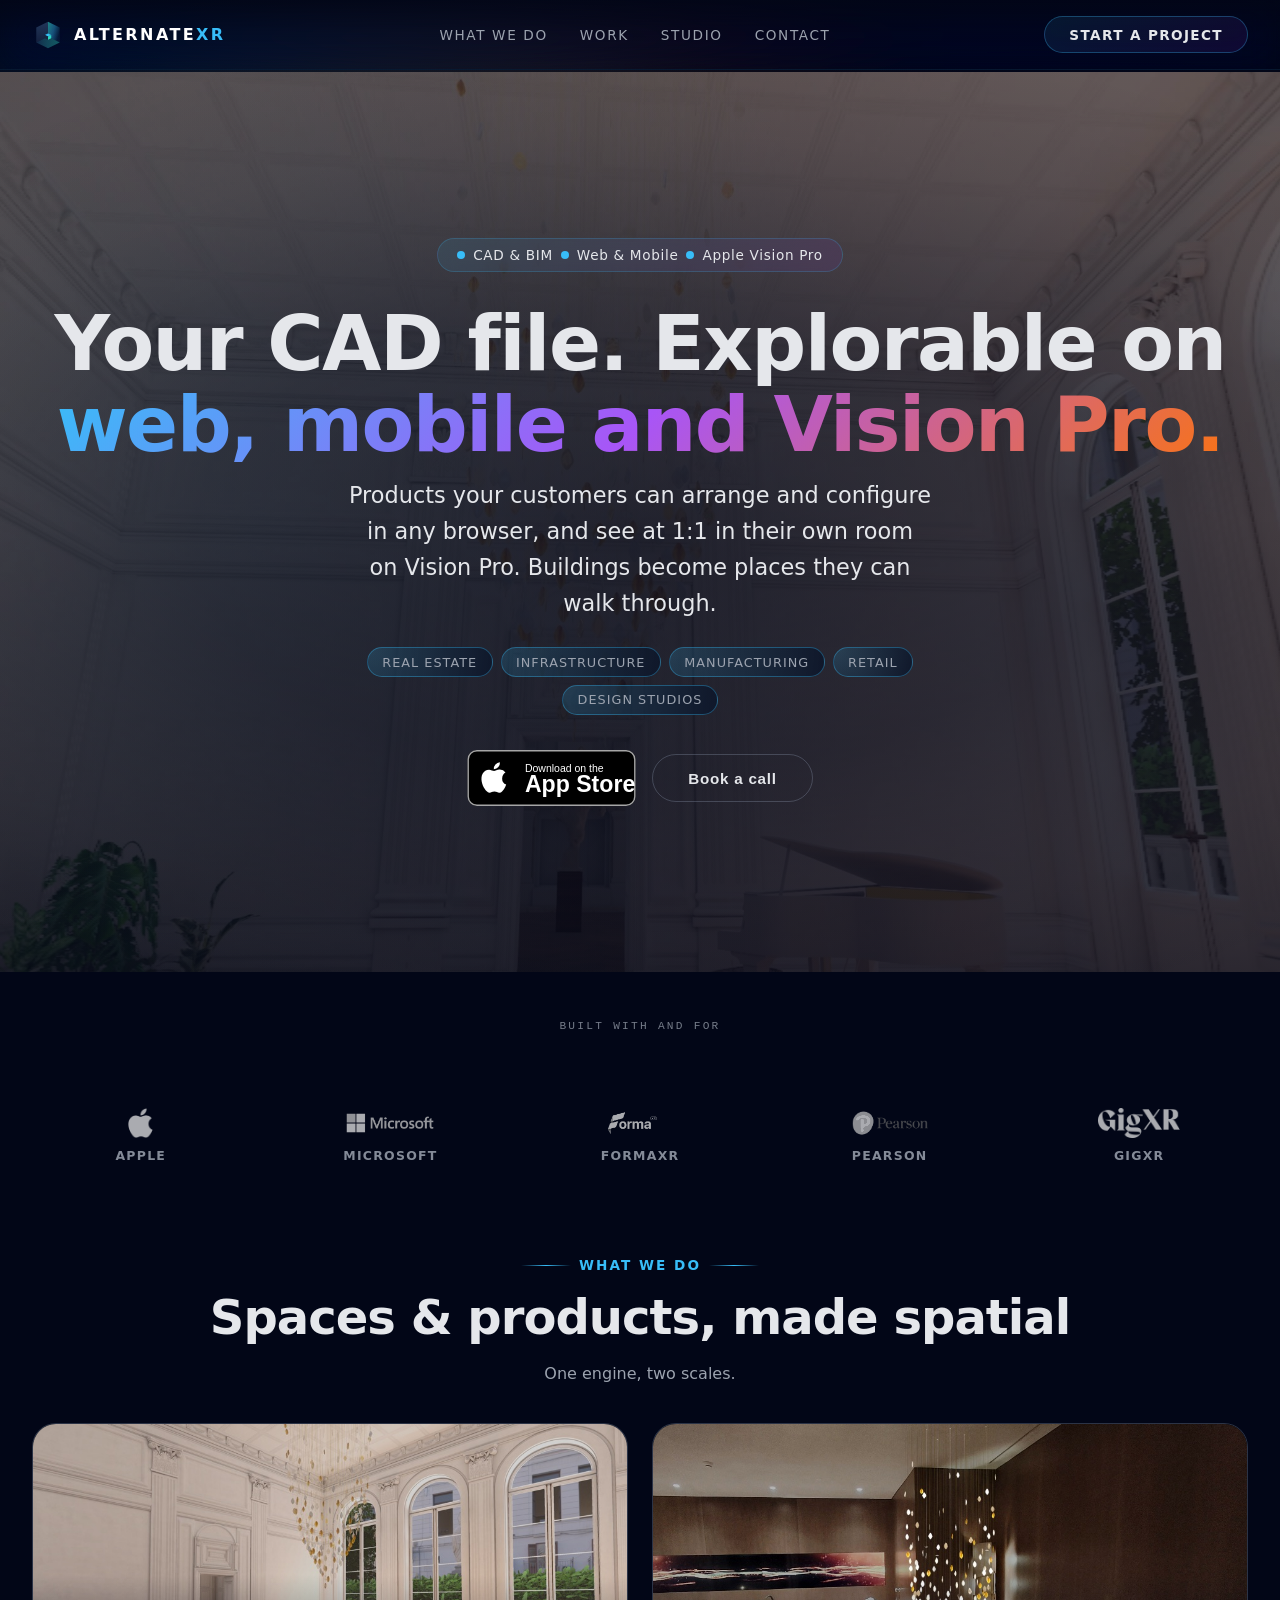
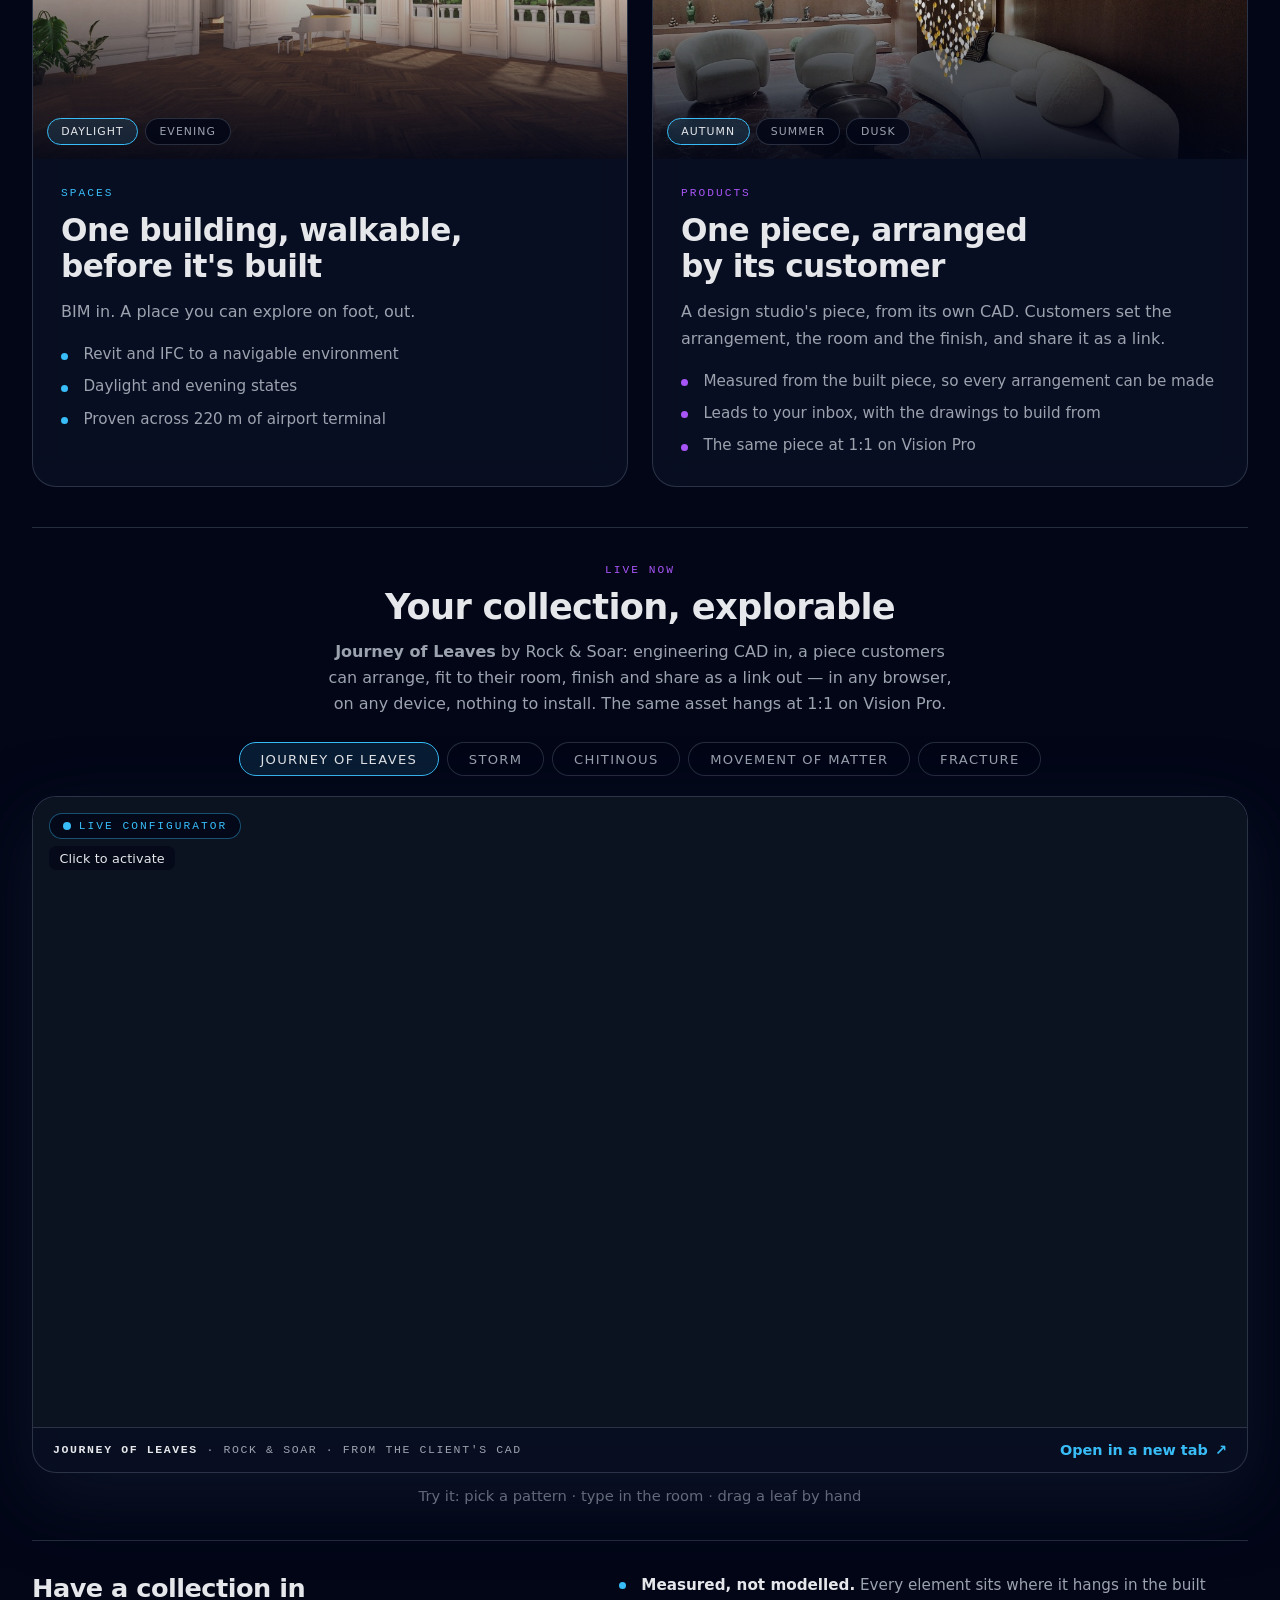
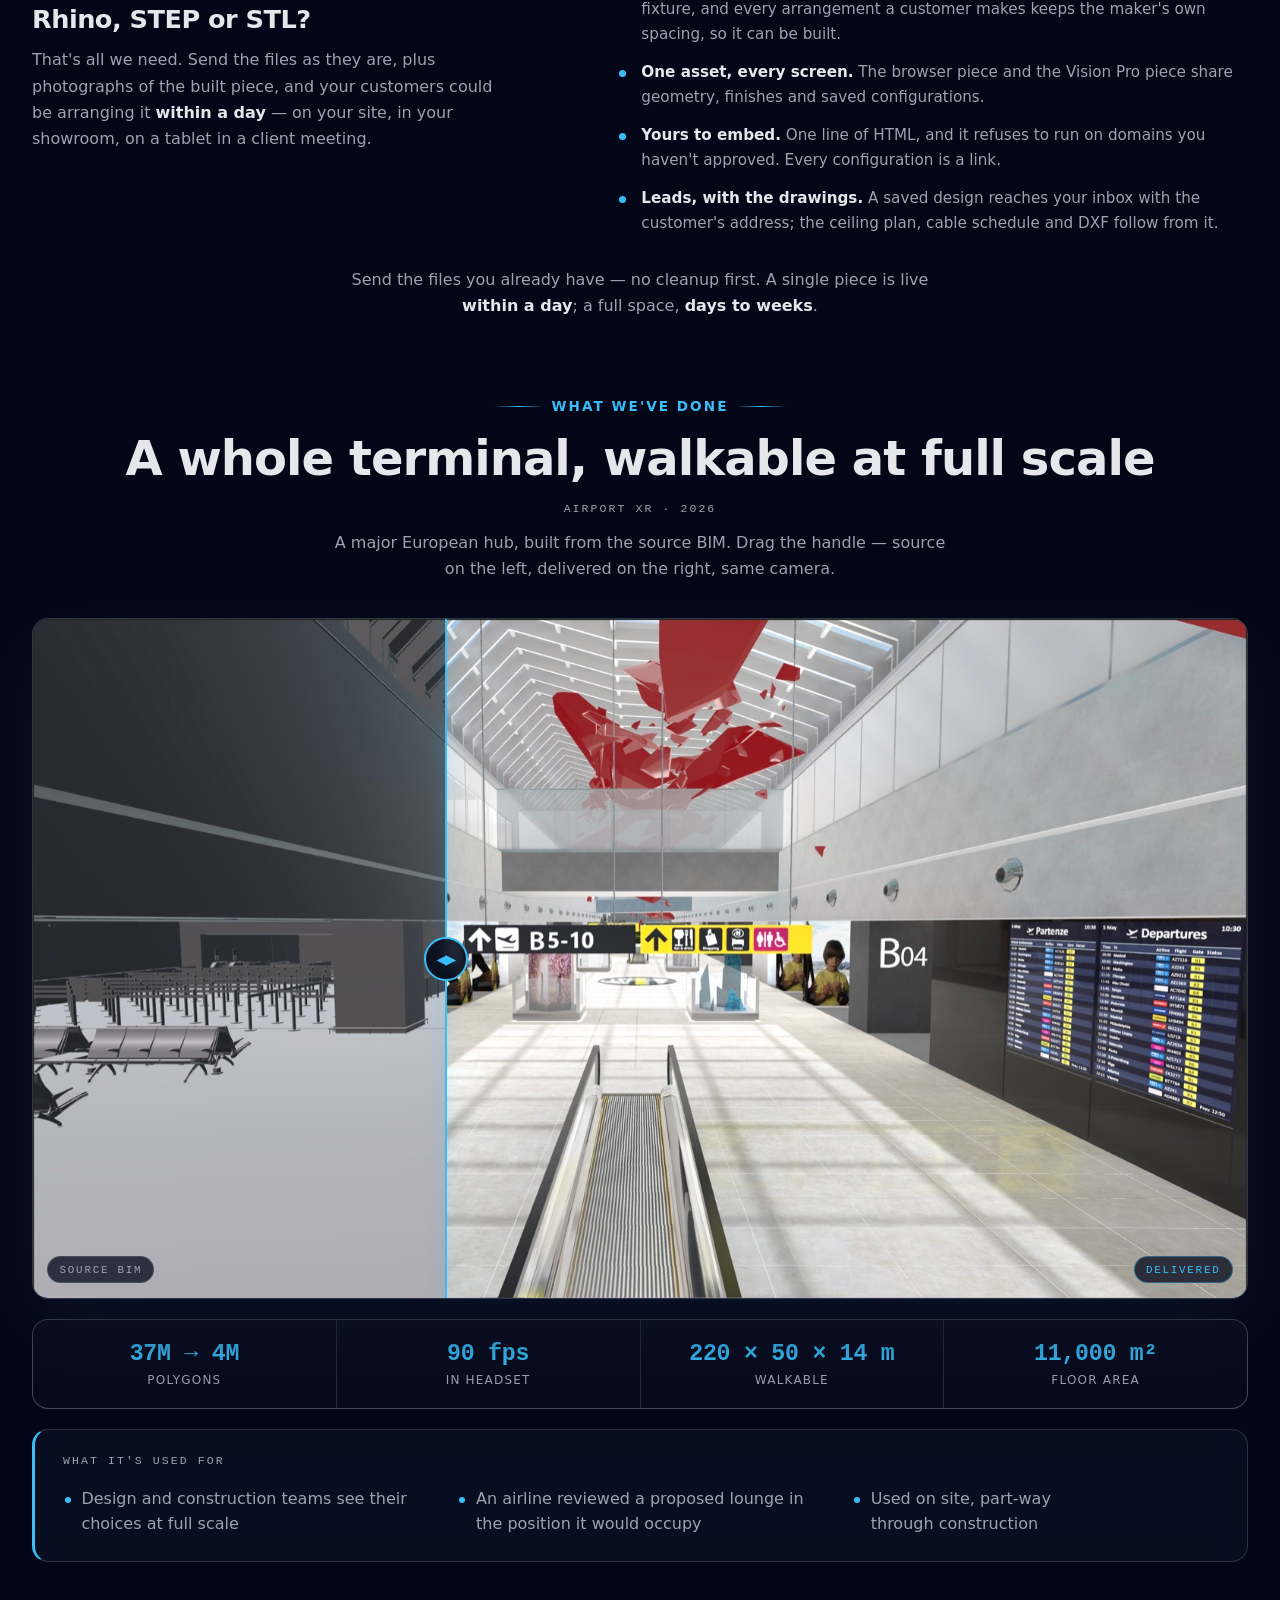
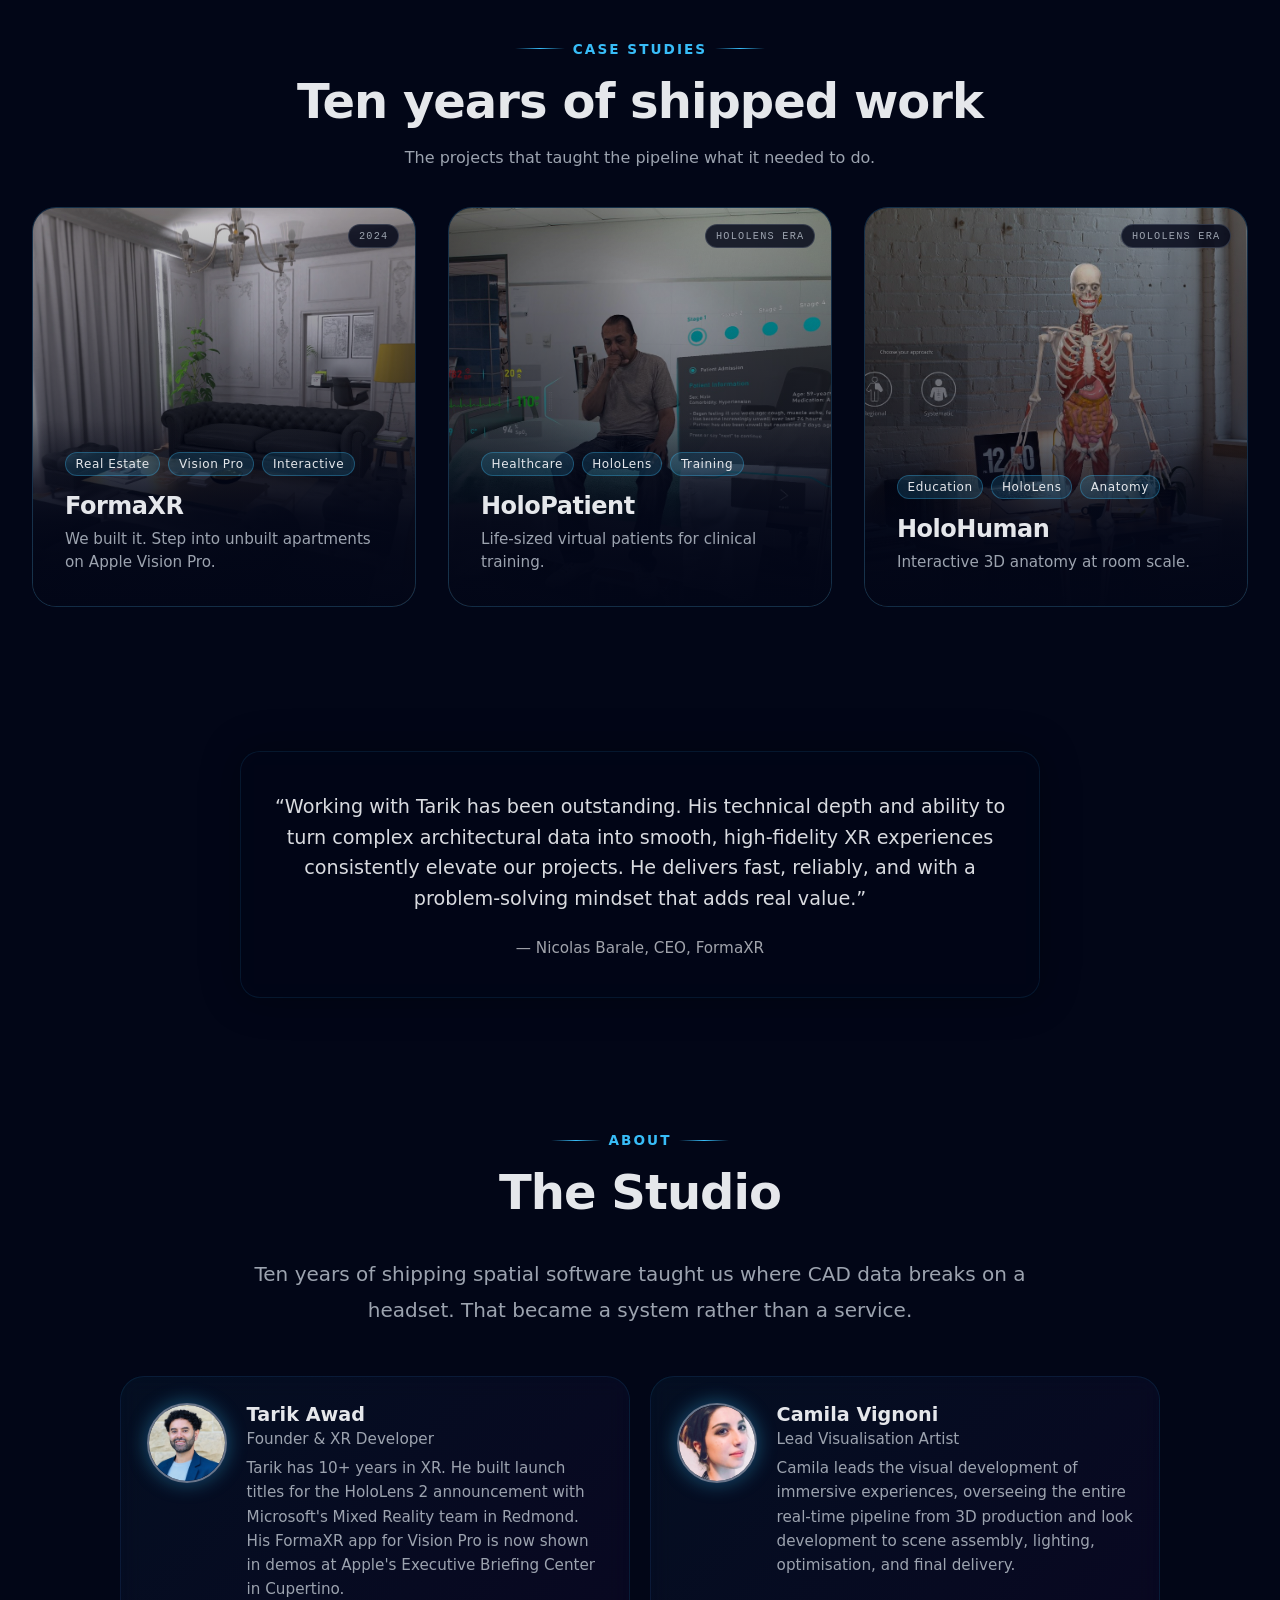
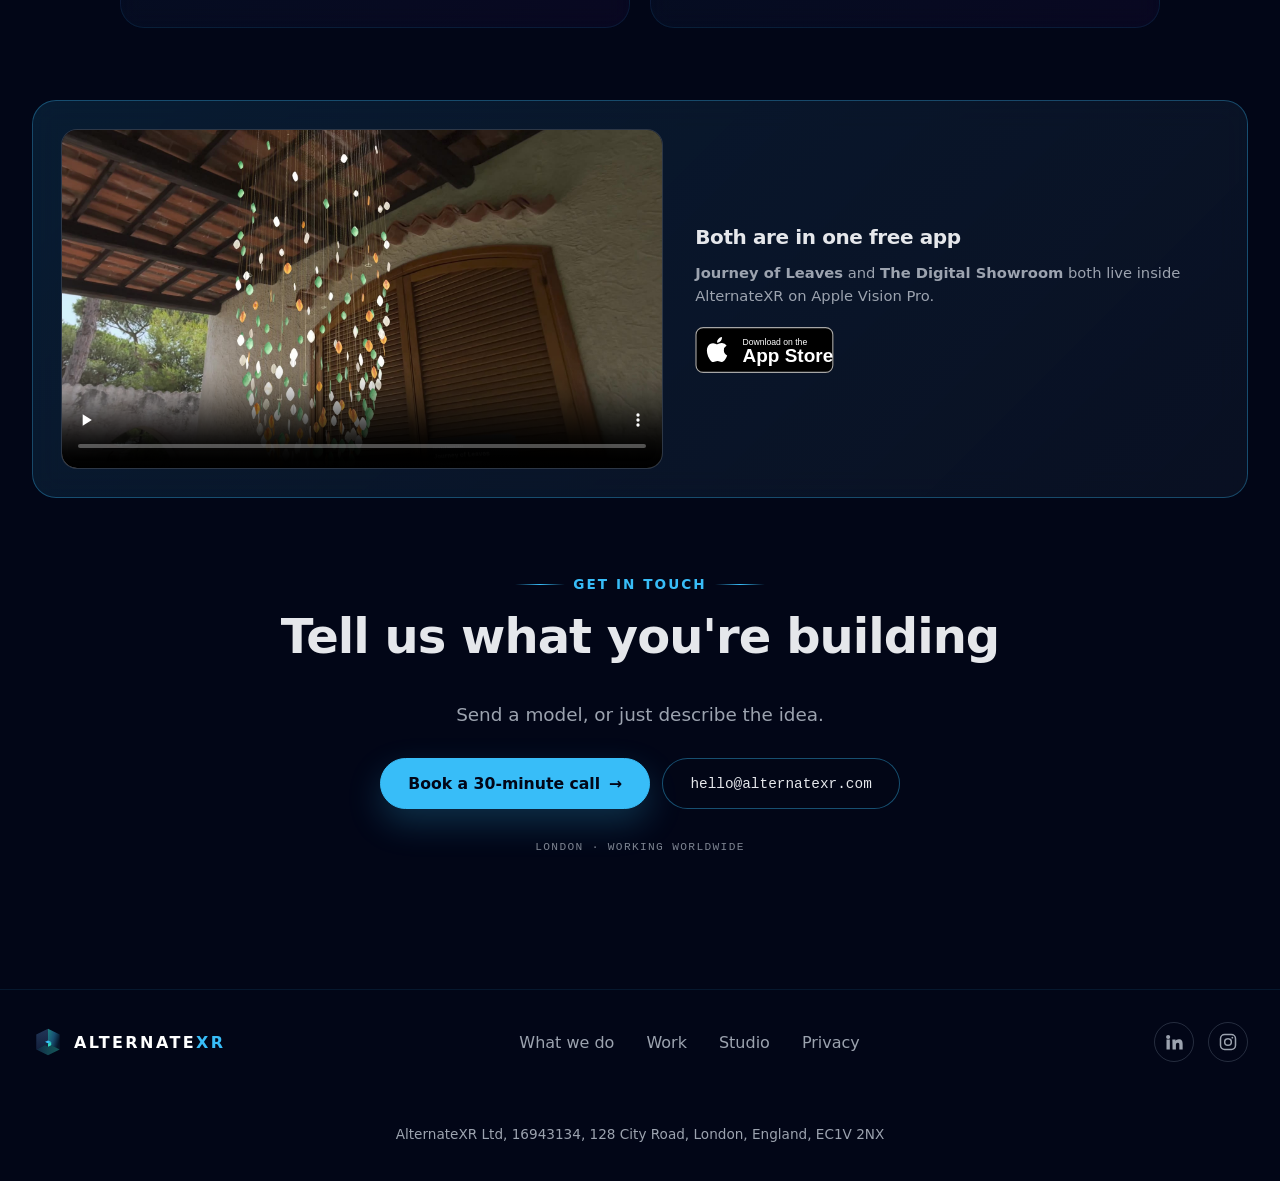
==== commit 43277cf8: "?diag on the homepage passes through to the embedded configurator Co-Authored-By: Claude Fable 5.1 <" ====
--- a/index.html
+++ b/index.html
@@ -93,7 +93,7 @@
             "areaServed": "Worldwide"
         }
     </script>
-    <link rel="stylesheet" href="assets/site.css?v=202609031728">
+    <link rel="stylesheet" href="assets/site.css?v=202609041012">
 </head>
 
 <body id="top">
@@ -701,7 +701,7 @@
         </div>
     </footer>
 
-    <script src="assets/site.js?v=202609031728" defer></script>
+    <script src="assets/site.js?v=202609041012" defer></script>
 </body>
 
 </html>
